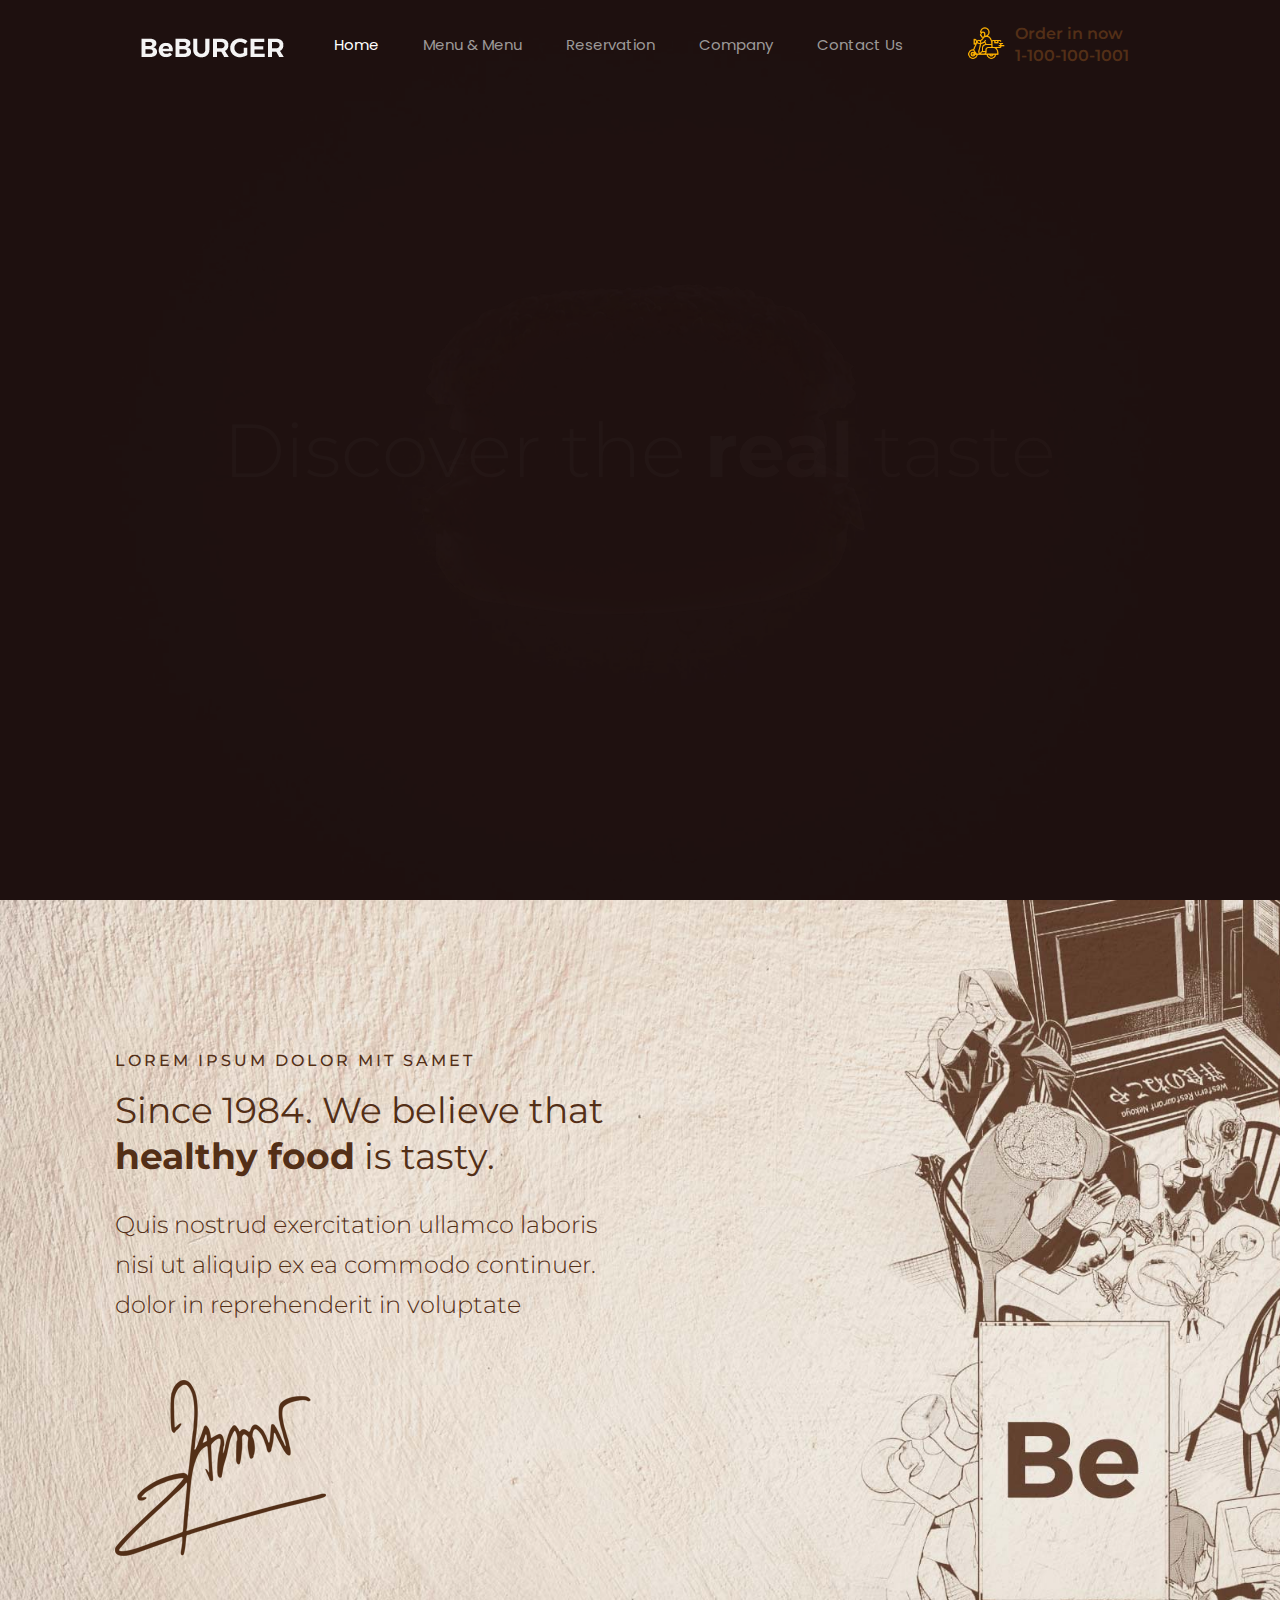
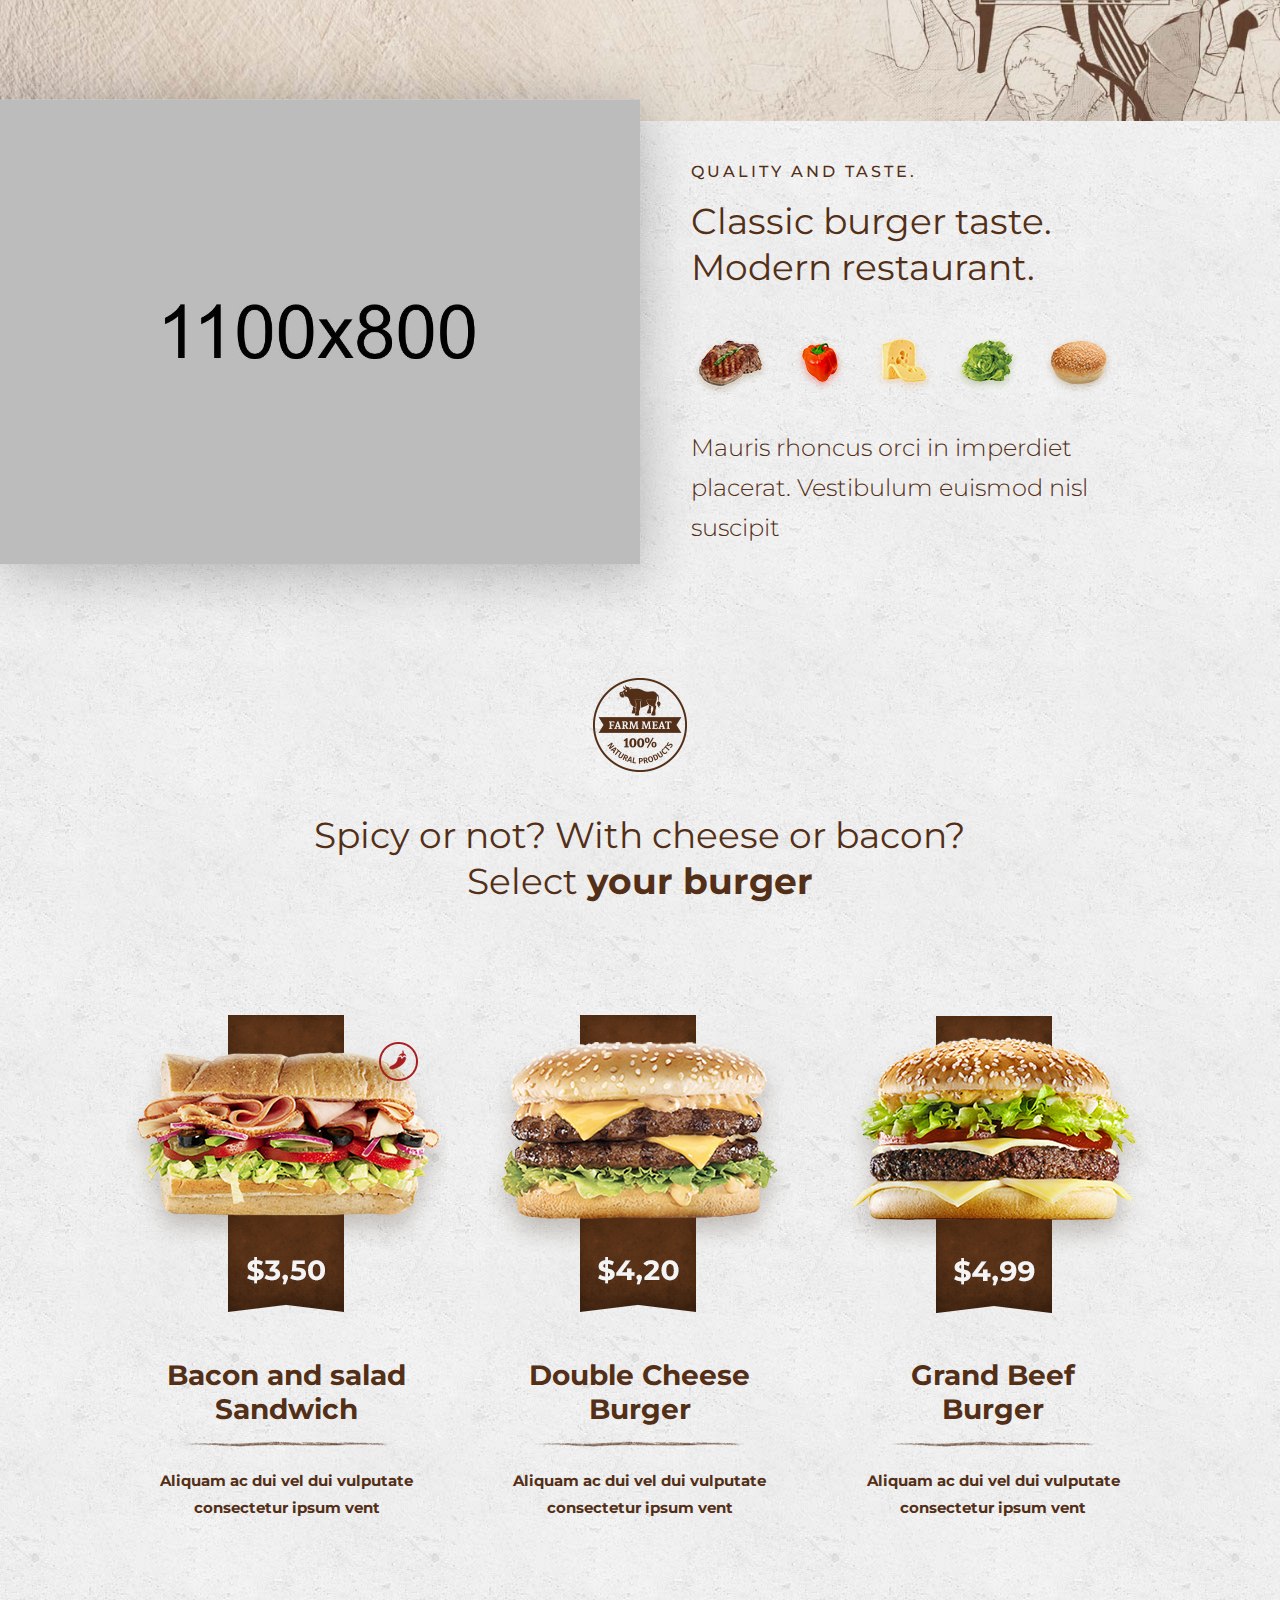
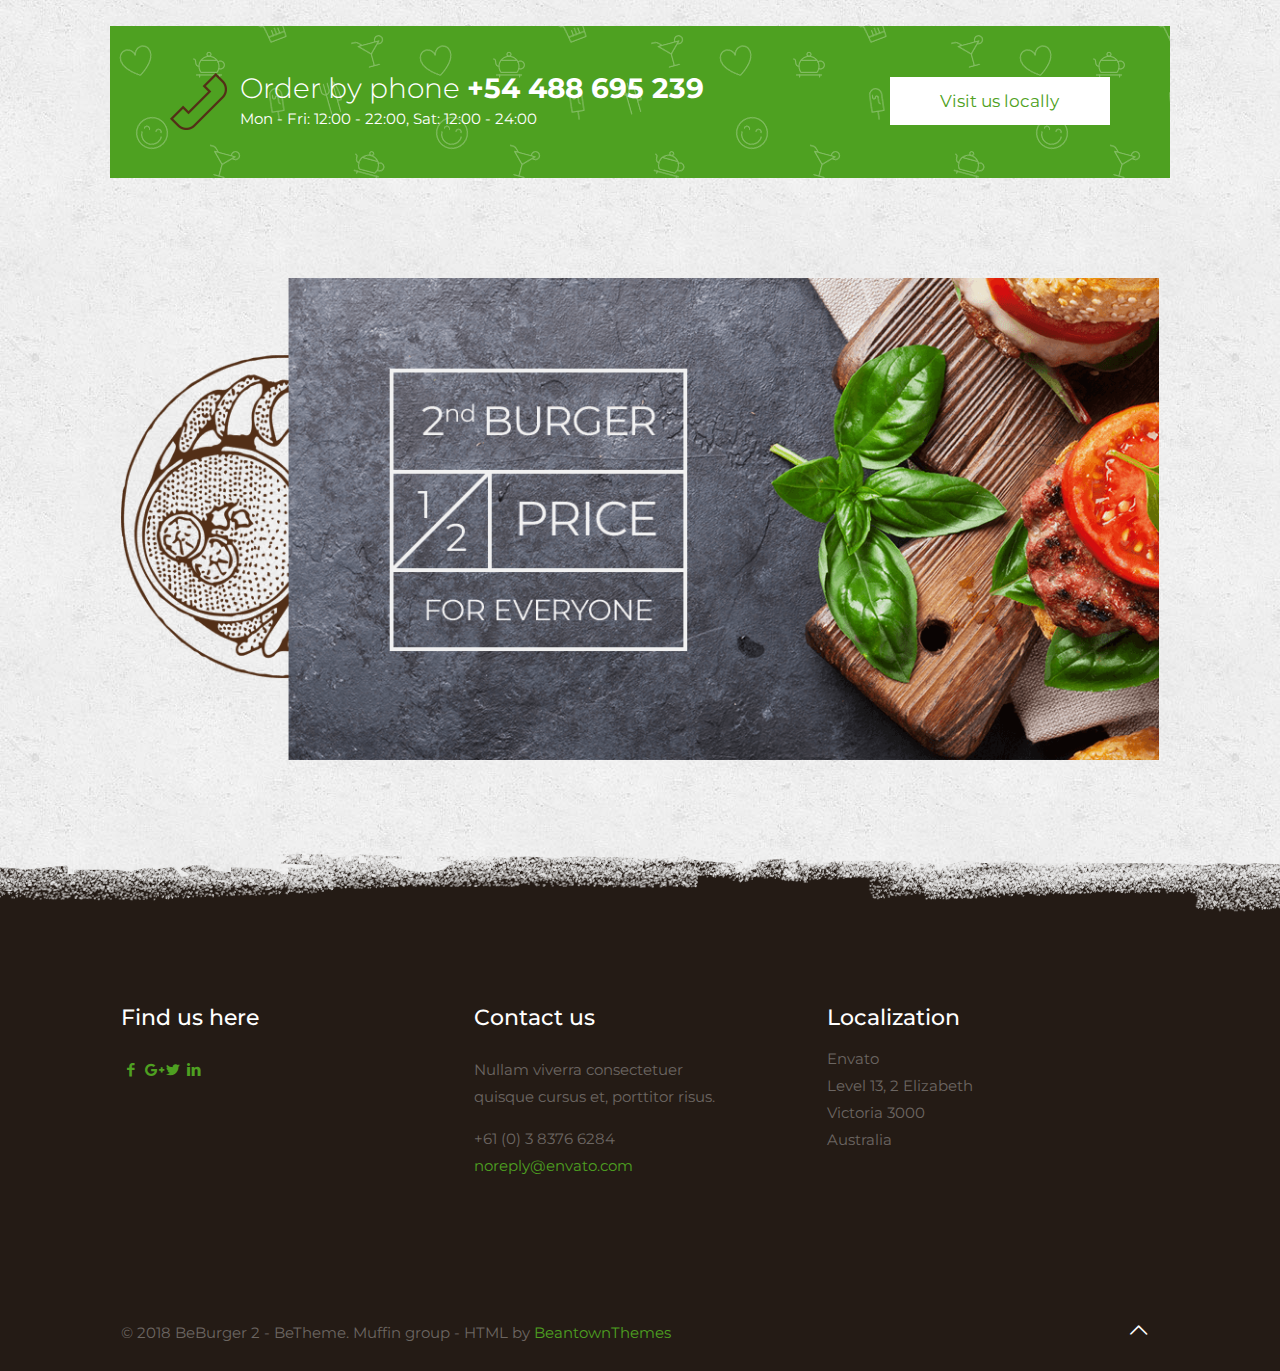
==== index.html @ 0380e312 "header content positioning done" ====
<!DOCTYPE html>
<!--[if lt IE 7]><html class="no-js lt-ie10 lt-ie9 lt-ie8 lt-ie7"> <![endif]-->
<!--[if IE 7]><html class="no-js lt-ie10 lt-ie9 lt-ie8"> <![endif]-->
<!--[if IE 8]><html class="no-js lt-ie10 lt-ie9"> <![endif]-->
<!--[if IE 9]><html class="no-js lt-ie10"> <![endif]-->
<!--[if gt IE 8]><!-->
<html class="no-js">
<!--<![endif]-->

<head>

    <!-- Basic Page Needs -->
    <meta charset="utf-8">
    <title>Pizzalicious</title>
    <meta name="description" content="">
    <meta name="author" content="">

    <!-- Mobile Specific Metas -->
    <meta name="viewport" content="width=device-width, initial-scale=1, maximum-scale=1">

    <!-- Favicons -->
    <link rel="shortcut icon" href="content/burger2/images/favicon.ico">

    <!-- FONTS -->
    <link rel='stylesheet' href='http://fonts.googleapis.com/css?family=Roboto:100,300,400,400italic,700'>
    <link rel='stylesheet' href='http://fonts.googleapis.com/css?family=Patua+One:100,300,400,400italic,700'>
    <link rel='stylesheet' href='http://fonts.googleapis.com/css?family=Lato:400,400italic,700,700italic,900'>
    <link rel='stylesheet' href='https://fonts.googleapis.com/css?family=Montserrat:100,300,400,400italic,500,700,700italic'>
    <link rel='stylesheet' href='https://fonts.googleapis.com/css?family=Poppins:100,300,400,400italic,500,700,700italic'>

    <!-- CSS -->
    <link rel='stylesheet' href='css/global.css'>
    <link rel='stylesheet' href='content/burger2/css/structure.css'>
    <link rel='stylesheet' href='content/burger2/css/burger2.css'>
    <link rel='stylesheet' href='content/burger2/css/custom.css'>

    <!-- Revolution Slider -->
    <link rel="stylesheet" href="plugins/rs-plugin-5.3.1/css/settings.css">

</head>

<body class="template-slider style-simple button-flat layout-full-width header-split minimalist-header-no sticky-header sticky-tb-color ab-hide subheader-both-center menu-link-color menuo-no-borders mobile-tb-center mobile-side-slide mobile-mini-mr-ll tablet-sticky mobile-header-mini mobile-sticky tr-header tr-menu tr-content">
    <div id="Wrapper">
        <div id="Header_wrapper">
            <header id="Header">

                <div id="Top_bar">
                    <div class="container">
                        <div class="column one">
                            <div class="top_bar_left clearfix">
                                <div class="logo">
                                    <a id="logo" href="index.html" title="Pizzalicious" data-height="60" data-padding="15"><img class="logo-main scale-with-grid" src="content/burger2/images/burger_logo.png" data-retina="content/burger2/images/burger_logo_retina.png" data-height="23"><img class="logo-sticky scale-with-grid" src="content/burger2/images/burger_logo.png" data-retina="content/burger2/images/burger_logo_retina.png" data-height="23"><img class="logo-mobile scale-with-grid" src="content/burger2/images/burger_logo.png" data-retina="content/burger2/images/burger_logo_retina.png" data-height="23"><img class="logo-mobile-sticky scale-with-grid" src="content/burger2/images/burger_logo.png" data-retina="content/burger2/images/burger_logo_retina.png" data-height="23"></a>
                                </div>
                                <div class="menu_wrapper">
                                    <nav id="menu">
                                        <ul id="menu-menu-left" class="menu menu-main menu_left">
                                            <li class="current-menu-item">
                                                <a href="index.html"><span>Home</span></a>
                                            </li>
                                            <li>
                                                <a href="content/burger2/menu-prices.html"><span>Menu &#038; Menu</span></a>
                                            </li>
                                            <li>
                                                <a href="content/burger2/gallery.html"><span>Reservation</span></a>
                                            </li>
                                        <!-- </ul>
                                        <ul id="menu-menu-right" class="menu menu-main menu_right"> -->
                                            <li>
                                                <a href="content/burger2/company.html"><span>Company</span></a>
                                            </li>
                                            <li>
                                                <a href="content/burger2/contact.html"><span>Contact Us</span></a>
                                            </li>
                                            <!-- <li>
                                                <a target="_blank" href="http://bit.ly/1M6lijQ"><span><span style="color:#4ba11b">Buy now</span></span></a>
                                            </li> -->
                                        </ul>
                                    </nav>
                                    <a class="responsive-menu-toggle" href="#"><i class="icon-menu-fine"></i></a>
                                </div>
                                <div class="logo delivery">
                                    <!-- <a id="logo" href="index.html" title="Pizzalicious" data-height="60" data-padding="15"><img class="logo-main scale-with-grid" src="content/burger2/images/burger_logo.png" data-retina="content/burger2/images/burger_logo_retina.png" data-height="23"><img class="logo-sticky scale-with-grid" src="content/burger2/images/burger_logo.png" data-retina="content/burger2/images/burger_logo_retina.png" data-height="23"><img class="logo-mobile scale-with-grid" src="content/burger2/images/burger_logo.png" data-retina="content/burger2/images/burger_logo_retina.png" data-height="23"><img class="logo-mobile-sticky scale-with-grid" src="content/burger2/images/burger_logo.png" data-retina="content/burger2/images/burger_logo_retina.png" data-height="23"></a> -->
                                    <a href="#">
                                        <img class="delivery_img" src="content/burger2/images/fast-delivery.png" alt="">
                                        <div class="delivery_text">
                                            <h5>Order in now</h5>
                                            <h5>1-100-100-1001</h5>
                                        </div>
                                        
                                    </a>
                                </div>
                            </div>
                        </div>
                    </div>
                </div>
                <div class="mfn-main-slider" id="mfn-rev-slider">
                    <div id="rev_slider_1_1_wrapper" class="rev_slider_wrapper fullscreen-container" data-source="gallery" style="background:#1f1110;padding:0px;">
                        <div id="rev_slider_1_1" class="rev_slider fullscreenbanner" style="display:none;" data-version="5.4.8">
                            <ul>
                                <li data-index="rs-1" data-transition="fade" data-slotamount="default" data-hideafterloop="0" data-hideslideonmobile="off" data-easein="default" data-easeout="default" data-masterspeed="1500" data-delay="2000" data-rotate="0" data-saveperformance="off"
                                    data-title="Slide" data-param1="" data-param2="" data-param3="" data-param4="" data-param5="" data-param6="" data-param7="" data-param8="" data-param9="" data-param10="" data-description="">
                                    <img src="content/burger2/images/burger2-slider-bg-dark.jpg" title="burger2-slider-bg-dark" width="1920" height="1070" data-bgposition="center center" data-bgfit="cover" data-bgrepeat="no-repeat" data-bgparallax="off" class="rev-slidebg">
                                    <div class="tp-caption   tp-resizeme rs-parallaxlevel-2" id="slide-1-layer-1" data-x="center" data-hoffset="" data-y="center" data-voffset="" data-width="['none','none','none','none']" data-height="['none','none','none','none']" data-type="image" data-responsive_offset="on"
                                        data-frames='[{"delay":0,"speed":2000,"frame":"0","from":"opacity:0;","to":"o:1;","ease":"Power3.easeInOut"},{"delay":"wait","speed":2970,"frame":"999","to":"opacity:0;","ease":"Power4.easeIn"}]' data-textAlign="['inherit','inherit','inherit','inherit']"
                                        data-paddingtop="[0,0,0,0]" data-paddingright="[0,0,0,0]" data-paddingbottom="[0,0,0,0]" data-paddingleft="[0,0,0,0]" style="z-index: 5;"><img src="content/burger2/images/burger2_slider_burger1.png" data-ww="450px" data-hh="331px" width="565" height="415">
                                    </div>
                                    <div class="tp-caption   tp-resizeme" id="slide-1-layer-2" data-x="center" data-hoffset="" data-y="center" data-voffset="" data-width="['auto']" data-height="['auto']" data-type="text" data-responsive_offset="on" data-frames='[{"delay":10,"speed":1620,"frame":"0","from":"opacity:0;","to":"o:1;","ease":"Power4.easeInOut"},{"delay":"+190","speed":1000,"frame":"999","to":"opacity:0;","ease":"Power4.easeIn"}]'
                                        data-textAlign="['inherit','inherit','inherit','inherit']" data-paddingtop="[0,0,0,0]" data-paddingright="[0,0,0,0]" data-paddingbottom="[0,0,0,0]" data-paddingleft="[0,0,0,0]" style="z-index: 6; white-space: nowrap; font-size: 75px; line-height: 80px; font-weight: 300; color: #f4f4f4; letter-spacing: 0px;font-family:Montserrat;">
                                        Discover the <b style="font-size:76px">real</b> taste
                                    </div>
                                    <div class="tp-caption tp-shape tp-shapewrapper  tp-resizeme" id="slide-1-layer-3" data-x="677" data-y="441" data-width="['161']" data-height="['12']" data-type="shape" data-responsive_offset="on" data-frames='[{"delay":530,"speed":1100,"frame":"0","from":"y:15px;opacity:0;","to":"o:1;rZ:356;","ease":"Power4.easeOut"},{"delay":"+190","speed":1000,"frame":"999","to":"opacity:0;","ease":"Power4.easeIn"}]'
                                        data-textAlign="['inherit','inherit','inherit','inherit']" data-paddingtop="[0,0,0,0]" data-paddingright="[0,0,0,0]" data-paddingbottom="[0,0,0,0]" data-paddingleft="[0,0,0,0]" style="z-index: 7;background-color:rgb(244,244,244);"></div>
                                </li>
                                <li data-index="rs-2" data-transition="fade" data-slotamount="default" data-hideafterloop="0" data-hideslideonmobile="off" data-easein="Power4.easeOut" data-easeout="default" data-masterspeed="2000" data-rotate="0" data-saveperformance="off" data-title="Slide"
                                    data-param1="" data-param2="" data-param3="" data-param4="" data-param5="" data-param6="" data-param7="" data-param8="" data-param9="" data-param10="" data-description="">
                                    <img src="content/burger2/images/burger2-slider-bg.jpg" title="burger2-slider-bg" width="1920" height="1070" data-bgposition="center center" data-bgfit="cover" data-bgrepeat="no-repeat" data-bgparallax="off" class="rev-slidebg">
                                    <div class="tp-caption   tp-resizeme rs-parallaxlevel-3" id="slide-2-layer-2" data-x="center" data-hoffset="-226" data-y="center" data-voffset="-171" data-width="['none','none','none','none']" data-height="['none','none','none','none']" data-type="image"
                                        data-responsive_offset="on" data-frames='[{"delay":1310,"speed":1610,"frame":"0","from":"x:20px;y:20px;opacity:0;","to":"o:1;","ease":"Power3.easeOut"},{"delay":"wait","speed":300,"frame":"999","to":"opacity:0;","ease":"Power3.easeOut"}]'
                                        data-textAlign="['inherit','inherit','inherit','inherit']" data-paddingtop="[0,0,0,0]" data-paddingright="[0,0,0,0]" data-paddingbottom="[0,0,0,0]" data-paddingleft="[0,0,0,0]" style="z-index: 5;"><img src="content/burger2/images/burger2-slider-B.png" data-ww="100px" data-hh="110px" width="126" height="139">
                                    </div>
                                    <div class="tp-caption   tp-resizeme rs-parallaxlevel-3" id="slide-2-layer-3" data-x="center" data-hoffset="15" data-y="center" data-voffset="-189" data-width="['none','none','none','none']" data-height="['none','none','none','none']" data-type="image"
                                        data-responsive_offset="on" data-frames='[{"delay":1350,"speed":1830,"frame":"0","from":"y:20px;opacity:0;","to":"o:1;","ease":"Power3.easeOut"},{"delay":"wait","speed":300,"frame":"999","to":"opacity:0;","ease":"Power3.easeInOut"}]'
                                        data-textAlign="['inherit','inherit','inherit','inherit']" data-paddingtop="[0,0,0,0]" data-paddingright="[0,0,0,0]" data-paddingbottom="[0,0,0,0]" data-paddingleft="[0,0,0,0]" style="z-index: 6;"><img src="content/burger2/images/burger2-slider-U.png" data-ww="100px" data-hh="109px" width="124" height="135">
                                    </div>
                                    <div class="tp-caption   tp-resizeme rs-parallaxlevel-3" id="slide-2-layer-4" data-x="center" data-hoffset="241" data-y="center" data-voffset="-160" data-width="['none','none','none','none']" data-height="['none','none','none','none']" data-type="image"
                                        data-responsive_offset="on" data-frames='[{"delay":1430,"speed":2190,"frame":"0","from":"x:-20px;y:20px;opacity:0;","to":"o:1;","ease":"Power3.easeOut"},{"delay":"wait","speed":300,"frame":"999","to":"opacity:0;","ease":"Power3.easeInOut"}]'
                                        data-textAlign="['inherit','inherit','inherit','inherit']" data-paddingtop="[0,0,0,0]" data-paddingright="[0,0,0,0]" data-paddingbottom="[0,0,0,0]" data-paddingleft="[0,0,0,0]" style="z-index: 7;"><img src="content/burger2/images/burger2-slider-3R.png" data-ww="100px" data-hh="117px" width="155" height="182">
                                    </div>
                                    <div class="tp-caption   tp-resizeme rs-parallaxlevel-3" id="slide-2-layer-5" data-x="center" data-hoffset="-226" data-y="center" data-voffset="132" data-width="['none','none','none','none']" data-height="['none','none','none','none']" data-type="image"
                                        data-responsive_offset="on" data-frames='[{"delay":1560,"speed":2210,"frame":"0","from":"x:20px;y:-20px;opacity:0;","to":"o:1;","ease":"Power3.easeOut"},{"delay":"wait","speed":300,"frame":"999","to":"opacity:0;","ease":"Power3.easeInOut"}]'
                                        data-textAlign="['inherit','inherit','inherit','inherit']" data-paddingtop="[0,0,0,0]" data-paddingright="[0,0,0,0]" data-paddingbottom="[0,0,0,0]" data-paddingleft="[0,0,0,0]" style="z-index: 8;"><img src="content/burger2/images/burger2-slider-G.png" data-ww="120px" data-hh="120px" width="170" height="170">
                                    </div>
                                    <div class="tp-caption   tp-resizeme rs-parallaxlevel-3" id="slide-2-layer-7" data-x="center" data-hoffset="258" data-y="center" data-voffset="116" data-width="['none','none','none','none']" data-height="['none','none','none','none']" data-type="image"
                                        data-responsive_offset="on" data-frames='[{"delay":1820,"speed":2280,"frame":"0","from":"x:-20px;y:-20px;opacity:0;","to":"o:1;","ease":"Power3.easeOut"},{"delay":"wait","speed":300,"frame":"999","to":"opacity:0;","ease":"Power3.easeInOut"}]'
                                        data-textAlign="['inherit','inherit','inherit','inherit']" data-paddingtop="[0,0,0,0]" data-paddingright="[0,0,0,0]" data-paddingbottom="[0,0,0,0]" data-paddingleft="[0,0,0,0]" style="z-index: 9;"><img src="content/burger2/images/burger2-slider-6R.png" data-ww="100px" data-hh="106px" width="129" height="137">
                                    </div>
                                    <div class="tp-caption   tp-resizeme rs-parallaxlevel-2" id="slide-2-layer-1" data-x="center" data-hoffset="" data-y="center" data-voffset="" data-width="['none','none','none','none']" data-height="['none','none','none','none']" data-type="image" data-responsive_offset="on"
                                        data-frames='[{"delay":10,"speed":2000,"frame":"0","from":"opacity:0;","to":"o:1;","ease":"Power4.easeOut"},{"delay":"wait","speed":310,"frame":"999","to":"opacity:0;","ease":"Power3.easeInOut"}]' data-textAlign="['inherit','inherit','inherit','inherit']"
                                        data-paddingtop="[0,0,0,0]" data-paddingright="[0,0,0,0]" data-paddingbottom="[0,0,0,0]" data-paddingleft="[0,0,0,0]" style="z-index: 10;"><img src="content/burger2/images/burger2_slider_burger2.png" data-ww="450px" data-hh="330px" width="567" height="416">
                                    </div>
                                    <div class="tp-caption   tp-resizeme rs-parallaxlevel-1" id="slide-2-layer-6" data-x="center" data-hoffset="32" data-y="center" data-voffset="181" data-width="['none','none','none','none']" data-height="['none','none','none','none']" data-type="image"
                                        data-responsive_offset="on" data-frames='[{"delay":1710,"speed":2120,"frame":"0","from":"y:20px;opacity:0;","to":"o:1;","ease":"Power3.easeOut"},{"delay":"wait","speed":300,"frame":"999","to":"opacity:0;","ease":"Power3.easeInOut"}]'
                                        data-textAlign="['inherit','inherit','inherit','inherit']" data-paddingtop="[0,0,0,0]" data-paddingright="[0,0,0,0]" data-paddingbottom="[0,0,0,0]" data-paddingleft="[0,0,0,0]" style="z-index: 11;"><img src="content/burger2/images/burger2-slider-E.png" data-ww="100px" data-hh="121px" width="146" height="177">
                                    </div>
                                    <div class="tp-caption   tp-resizeme" id="slide-2-layer-8" data-x="center" data-hoffset="" data-y="bottom" data-voffset="29" data-width="['auto']" data-height="['auto']" data-type="text" data-actions='[{"event":"click","action":"scrollbelow","offset":"px","delay":"100","speed":"800","ease":"Linear.easeNone"}]'
                                        data-responsive_offset="on" data-frames='[{"delay":10,"speed":1110,"frame":"0","from":"opacity:0;","to":"o:1;","ease":"Power3.easeInOut"},{"delay":"wait","speed":300,"frame":"999","to":"opacity:0;","ease":"Power3.easeInOut"}]'
                                        data-textAlign="['inherit','inherit','inherit','inherit']" data-paddingtop="[0,0,0,0]" data-paddingright="[0,0,0,0]" data-paddingbottom="[0,0,0,0]" data-paddingleft="[0,0,0,0]" style="z-index: 12; white-space: nowrap; font-size: 20px; line-height: 22px; font-weight: 400; color: #f4f4f4; letter-spacing: 0px;font-family:Montserrat;cursor:pointer;">
                                        Discover more
                                    </div>
                                    <div class="tp-caption tp-shape tp-shapewrapper  tp-resizeme" id="slide-2-layer-9" data-x="center" data-hoffset="45" data-y="center" data-voffset="374" data-width="['52']" data-height="['2']" data-type="shape"
                                        data-responsive_offset="on" data-frames='[{"delay":10,"speed":1110,"frame":"0","from":"y:3px;opacity:0;","to":"o:1;rZ:358;","ease":"Power3.easeInOut"},{"delay":"wait","speed":300,"frame":"999","to":"opacity:0;","ease":"Power3.easeInOut"}]'
                                        data-textAlign="['inherit','inherit','inherit','inherit']" data-paddingtop="[0,0,0,0]" data-paddingright="[0,0,0,0]" data-paddingbottom="[0,0,0,0]" data-paddingleft="[0,0,0,0]" style="z-index: 13;background-color:rgb(244,244,244);"></div>
                                </li>
                            </ul>
                        </div>
                    </div>
                </div>
            </header>
        </div>
        <div id="Content">
            <div class="content_wrapper clearfix">
                <div class="sections_group">
                    <div class="entry-content">
                        <div class="section mcb-section bg-cover" style="padding-top:150px; padding-bottom:125px; background-image:url(content/burger2/images/burger2_section2_bg.jpg); background-repeat:no-repeat; background-position:left bottom">
                            <div class="section_wrapper mcb-section-inner">
                                <div class="wrap mcb-wrap one-second valign-top clearfix">
                                    <div class="mcb-wrap-inner">
                                        <div class="column mcb-column one column_column">
                                            <div class="column_attr clearfix">
                                                <h5>LOREM IPSUM DOLOR MIT SAMET</h5>
                                                <h2>Since 1984. We believe that
                                                    <br>
                                                    <b>healthy food</b> is tasty.</h2>
                                                <hr class="no_line" style="margin:0 auto 10px">
                                                <p class="big">
                                                    Quis nostrud exercitation ullamco laboris nisi ut aliquip ex ea commodo continuer. dolor in reprehenderit in voluptate
                                                </p>
                                            </div>
                                        </div>
                                        <div class="column mcb-column three-fifth column_image">
                                            <div class="image_frame image_item no_link scale-with-grid no_border">
                                                <div class="image_wrapper">
                                                    <img class="scale-with-grid" src="content/burger2/images/burger2-home-singnature.png">
                                                </div>
                                            </div>
                                        </div>
                                    </div>
                                </div>
                            </div>
                        </div>
                        <div class="section mcb-section no-margin-h no-margin-v equal-height-wrap full-width" style="padding-top:0px; padding-bottom:0px">
                            <div class="section_wrapper mcb-section-inner">
                                <div class="wrap mcb-wrap one-second valign-middle move-up clearfix" style="margin-top:-30px" data-mobile="no-up">
                                    <div class="mcb-wrap-inner">
                                        <div class="column mcb-column one column_image burger2-shadow">
                                            <div class="image_frame image_item no_link scale-with-grid no_border">
                                                <div class="image_wrapper">
                                                    <img class="scale-with-grid" src="content/burger2/images/burger2-home-slider-slide1.jpg">
                                                </div>
                                            </div>
                                        </div>
                                    </div>
                                </div>
                                <div class="wrap mcb-wrap one-second valign-middle clearfix" style="padding:40px 4%">
                                    <div class="mcb-wrap-inner">
                                        <div class="column mcb-column four-fifth column_column">
                                            <div class="column_attr clearfix">
                                                <h5>QUALITY AND TASTE.</h5>
                                                <h2>Classic burger taste.
                                                    <br> Modern restaurant.</h2>
                                            </div>
                                        </div>
                                        <div class="column mcb-column one column_image">
                                            <div class="image_frame image_item no_link scale-with-grid no_border" style="margin-top:30px;margin-bottom:30px">
                                                <div class="image_wrapper">
                                                    <img class="scale-with-grid" src="content/burger2/images/burger2-home-ingredients.png">
                                                </div>
                                            </div>
                                        </div>
                                        <div class="column mcb-column five-sixth column_column">
                                            <div class="column_attr clearfix">
                                                <p class="big">
                                                    Mauris rhoncus orci in imperdiet placerat. Vestibulum euismod nisl suscipit
                                                </p>
                                            </div>
                                        </div>
                                    </div>
                                </div>
                            </div>
                        </div>
                        <div class="section mcb-section" style="padding-top:75px; padding-bottom:50px">
                            <div class="section_wrapper mcb-section-inner">
                                <div class="wrap mcb-wrap one valign-top clearfix">
                                    <div class="mcb-wrap-inner">
                                        <div class="column mcb-column one column_image">
                                            <div class="image_frame image_item no_link scale-with-grid aligncenter no_border">
                                                <div class="image_wrapper">
                                                    <img class="scale-with-grid" src="content/burger2/images/burger2-home-cow-icon.png">
                                                </div>
                                            </div>
                                        </div>
                                        <div class="column mcb-column one-sixth column_placeholder">
                                            <div class="placeholder">
                                                &nbsp;
                                            </div>
                                        </div>
                                        <div class="column mcb-column two-third column_column">
                                            <div class="column_attr clearfix align_center">
                                                <h2>Spicy or not? With cheese or bacon?
                                                    <br> Select <b>your burger</b></h2>
                                            </div>
                                        </div>
                                        <div class="column mcb-column one column_divider">
                                            <hr class="no_line" style="margin:0 auto 50px">
                                        </div>
                                    </div>
                                </div>
                                <div class="wrap mcb-wrap one-third valign-top clearfix">
                                    <div class="mcb-wrap-inner">
                                        <div class="column mcb-column one column_image">
                                            <div class="image_frame image_item no_link scale-with-grid aligncenter no_border">
                                                <div class="image_wrapper">
                                                    <img class="scale-with-grid" src="content/burger2/images/burger2-home-burger1.png">
                                                </div>
                                            </div>
                                        </div>
                                        <div class="column mcb-column one column_column">
                                            <div class="column_attr clearfix align_center" style="padding:0 5%;">
                                                <h3><b>Bacon and salad Sandwich</b></h3>
                                                <div class="image_frame image_item no_link scale-with-grid aligncenter no_border" style="margin-bottom:20px;">
                                                    <div class="image_wrapper">
                                                        <img class="scale-with-grid" src="content/burger2/images/burger2-home-divider.png">
                                                    </div>
                                                </div>
                                                <p>
                                                    <b>Aliquam ac dui vel dui vulputate consectetur ipsum vent</b>
                                                </p>
                                            </div>
                                        </div>
                                    </div>
                                </div>
                                <div class="wrap mcb-wrap one-third valign-top clearfix">
                                    <div class="mcb-wrap-inner">
                                        <div class="column mcb-column one column_image">
                                            <div class="image_frame image_item no_link scale-with-grid aligncenter no_border">
                                                <div class="image_wrapper">
                                                    <img class="scale-with-grid" src="content/burger2/images/burger2-home-burger2.png">
                                                </div>
                                            </div>
                                        </div>
                                        <div class="column mcb-column one column_column">
                                            <div class="column_attr clearfix align_center" style="padding:0 5%;">
                                                <h3><b>Double Cheese
													<br>
													Burger</b></h3>
                                                <div class="image_frame image_item no_link scale-with-grid aligncenter no_border" style="margin-bottom:20px;">
                                                    <div class="image_wrapper">
                                                        <img class="scale-with-grid" src="content/burger2/images/burger2-home-divider.png">
                                                    </div>
                                                </div>
                                                <p>
                                                    <b>Aliquam ac dui vel dui vulputate consectetur ipsum vent</b>
                                                </p>
                                            </div>
                                        </div>
                                    </div>
                                </div>
                                <div class="wrap mcb-wrap one-third valign-top clearfix">
                                    <div class="mcb-wrap-inner">
                                        <div class="column mcb-column one column_image">
                                            <div class="image_frame image_item no_link scale-with-grid aligncenter no_border">
                                                <div class="image_wrapper">
                                                    <img class="scale-with-grid" src="content/burger2/images/burger2-home-burger3.png">
                                                </div>
                                            </div>
                                        </div>
                                        <div class="column mcb-column one column_column">
                                            <div class="column_attr clearfix align_center" style="padding:0 5%;">
                                                <h3><b>Grand Beef
													<br>
													Burger</b></h3>
                                                <div class="image_frame image_item no_link scale-with-grid aligncenter no_border" style="margin-bottom:20px;">
                                                    <div class="image_wrapper">
                                                        <img class="scale-with-grid" src="content/burger2/images/burger2-home-divider.png">
                                                    </div>
                                                </div>
                                                <p>
                                                    <b>Aliquam ac dui vel dui vulputate consectetur ipsum vent</b>
                                                </p>
                                            </div>
                                        </div>
                                    </div>
                                </div>
                            </div>
                        </div>
                        <div class="section mcb-section no-margin-v dark" style="padding-top:0px; padding-bottom:50px">
                            <div class="section_wrapper mcb-section-inner">
                                <div class="wrap mcb-wrap one valign-top clearfix" style="padding:30px 50px; background-image:url(content/burger2/images/burger2-home-greenbg.png); background-repeat:repeat; background-position:left top">
                                    <div class="mcb-wrap-inner">
                                        <div class="column mcb-column three-fourth column_column">
                                            <div class="column_attr clearfix" style="background-image:url('content/burger2/images/burger2-home-phone-icon.png'); background-repeat:no-repeat; background-position:left center; padding:15px 0 15px 70px;">
                                                <h3 style="margin-bottom:0;">Order by phone <b>+54 488 695 239</b></h3>
                                                <p style="margin-bottom:0;">
                                                    Mon - Fri: 12:00 - 22:00, Sat: 12:00 - 24:00
                                                </p>
                                            </div>
                                        </div>
                                        <div class="column mcb-column one-fourth column_column">
                                            <div class="column_attr clearfix">
                                                <hr class="no_line" style="margin:0 auto 20px">
                                                <a class="button button_full_width button_size_3 button_js" href="content/burger2/contact.html" style="background-color:#fff !important; color:#4ea121;"><span class="button_label">Visit us locally</span></a>
                                            </div>
                                        </div>
                                    </div>
                                </div>
                            </div>
                        </div>
                        <div class="section mcb-section" style="padding-top:50px; padding-bottom:150px">
                            <div class="section_wrapper mcb-section-inner">
                                <div class="wrap mcb-wrap one valign-top clearfix">
                                    <div class="mcb-wrap-inner">
                                        <div class="column mcb-column one column_image">
                                            <div class="image_frame image_item no_link scale-with-grid no_border">
                                                <div class="image_wrapper">
                                                    <img class="scale-with-grid" src="content/burger2/images/burger2-home-promotion-larger.png">
                                                </div>
                                            </div>
                                        </div>
                                    </div>
                                </div>
                            </div>
                            <div class="section-decoration bottom" style="background-image:url(content/burger2/images/burger2-footer-top-bg.png);height:109px"></div>
                        </div>
                    </div>
                </div>
            </div>
        </div>
        <footer id="Footer" class="clearfix">
            <div class="widgets_wrapper" style="padding:40px 0 80px">
                <div class="container">
                    <div class="column one-third">
                        <aside class="widget_text widget widget_custom_html">
                            <div class="textwidget custom-html-widget">
                                <h4>Find us here</h4>
                                <hr class="no_line" style="margin:0 auto 10px">
                                <p>
                                    <a href="#"><i class="icon-facebook"></i></a><a href="#"><i class="icon-gplus"></i></a><a href="#"><i class="icon-twitter"></i></a><a href="#"><i class="icon-linkedin"></i></a>
                                </p>
                            </div>
                        </aside>
                    </div>
                    <div class="column one-third">
                        <aside class="widget_text widget widget_custom_html">
                            <div class="textwidget custom-html-widget">
                                <h4>Contact us</h4>
                                <hr class="no_line" style="margin:0 auto 10px">
                                <p>
                                    Nullam viverra consectetuer
                                    <br> quisque cursus et, porttitor risus.
                                </p>
                                <p>
                                    +61 (0) 3 8376 6284
                                    <br>
                                    <a href="#">noreply@envato.com</a>
                                </p>
                            </div>
                        </aside>
                    </div>
                    <div class="column one-third">
                        <aside class="widget_text widget widget_custom_html">
                            <div class="textwidget custom-html-widget">
                                <h4> Localization</h4>
                                <p>
                                    Envato
                                    <br> Level 13, 2 Elizabeth
                                    <br> Victoria 3000
                                    <br> Australia
                                </p>
                            </div>
                        </aside>
                    </div>
                </div>
            </div>
            <div class="footer_copy">
                <div class="container">
                    <div class="column one">
                        <a id="back_to_top" class="button button_js" href="#"><i class="icon-up-open-big"></i></a>
                        <div class="copyright">
                            &copy; 2018 BeBurger 2 - BeTheme. Muffin group - HTML by <a target="_blank" rel="nofollow" href="http://bit.ly/1M6lijQ">BeantownThemes</a>
                        </div>
                    </div>
                </div>
            </div>
        </footer>
    </div>

    <!-- side menu -->
    <div id="Side_slide" class="right dark" data-width="250">
        <div class="close-wrapper">
            <a href="#" class="close"><i class="icon-cancel-fine"></i></a>
        </div>
        <div class="menu_wrapper"></div>
    </div>
    <div id="body_overlay"></div>


    <!-- JS -->
    <script src="js/jquery-2.1.4.min.js"></script>

    <script src="js/mfn.menu.js"></script>
    <script src="js/jquery.plugins.js"></script>
    <script src="js/jquery.jplayer.min.js"></script>
    <script src="js/animations/animations.js"></script>
    <script src="js/translate3d.js"></script>
    <script src="js/scripts.js"></script>

    <script src="plugins/rs-plugin-5.3.1/js/jquery.themepunch.tools.min.js"></script>
    <script src="plugins/rs-plugin-5.3.1/js/jquery.themepunch.revolution.min.js"></script>

    <script src="plugins/rs-plugin-5.3.1/js/extensions/revolution.extension.video.min.js"></script>
    <script src="plugins/rs-plugin-5.3.1/js/extensions/revolution.extension.slideanims.min.js"></script>
    <script src="plugins/rs-plugin-5.3.1/js/extensions/revolution.extension.actions.min.js"></script>
    <script src="plugins/rs-plugin-5.3.1/js/extensions/revolution.extension.layeranimation.min.js"></script>
    <script src="plugins/rs-plugin-5.3.1/js/extensions/revolution.extension.kenburn.min.js"></script>
    <script src="plugins/rs-plugin-5.3.1/js/extensions/revolution.extension.navigation.min.js"></script>
    <script src="plugins/rs-plugin-5.3.1/js/extensions/revolution.extension.migration.min.js"></script>
    <script src="plugins/rs-plugin-5.3.1/js/extensions/revolution.extension.parallax.min.js"></script>


    <script>
        var revapi1, tpj;
        ( function() {
                if (!/loaded|interactive|complete/.test(document.readyState))
                    document.addEventListener("DOMContentLoaded", onLoad);
                else
                    onLoad();
                function onLoad() {
                    if (tpj === undefined) {
                        tpj = jQuery;
                        if ("off" =="on")
                            tpj.noConflict();
                    }
                    if (tpj("#rev_slider_1_1").revolution == undefined) {
                        revslider_showDoubleJqueryError("#rev_slider_1_1");
                    } else {
                        revapi1 = tpj("#rev_slider_1_1").show().revolution({
                            sliderType :"standard",
                            sliderLayout :"fullscreen",
                            dottedOverlay :"none",
                            delay : 9000,
                            navigation : {
                                onHoverStop :"off",
                            },
                            visibilityLevels : [1240, 1024, 778, 480],
                            gridwidth : 1240,
                            gridheight : 800,
                            lazyType :"none",
                            parallax : {
                                type :"mouse",
                                origo :"slidercenter",
                                speed : 3000,
                                speedbg : 0,
                                speedls : 3000,
                                levels : [2, 4, 6, 20, 25, 30, 35, 40, 45, 46, 47, 48, 49, 50, 51, 55],
                            },
                            shadow : 0,
                            spinner :"spinner2",
                            stopLoop :"on",
                            stopAfterLoops : 0,
                            stopAtSlide : 2,
                            shuffle :"off",
                            autoHeight :"off",
                            fullScreenAutoWidth :"off",
                            fullScreenAlignForce :"off",
                            fullScreenOffsetContainer :"",
                            fullScreenOffset :"",
                            disableProgressBar :"on",
                            hideThumbsOnMobile :"off",
                            hideSliderAtLimit : 0,
                            hideCaptionAtLimit : 0,
                            hideAllCaptionAtLilmit : 0,
                            debugMode : false,
                            fallbacks : {
                                simplifyAll :"off",
                                nextSlideOnWindowFocus :"off",
                                disableFocusListener : false,
                            }
                        });
                    };
                };
            }());
    </script>
</body>

</html>
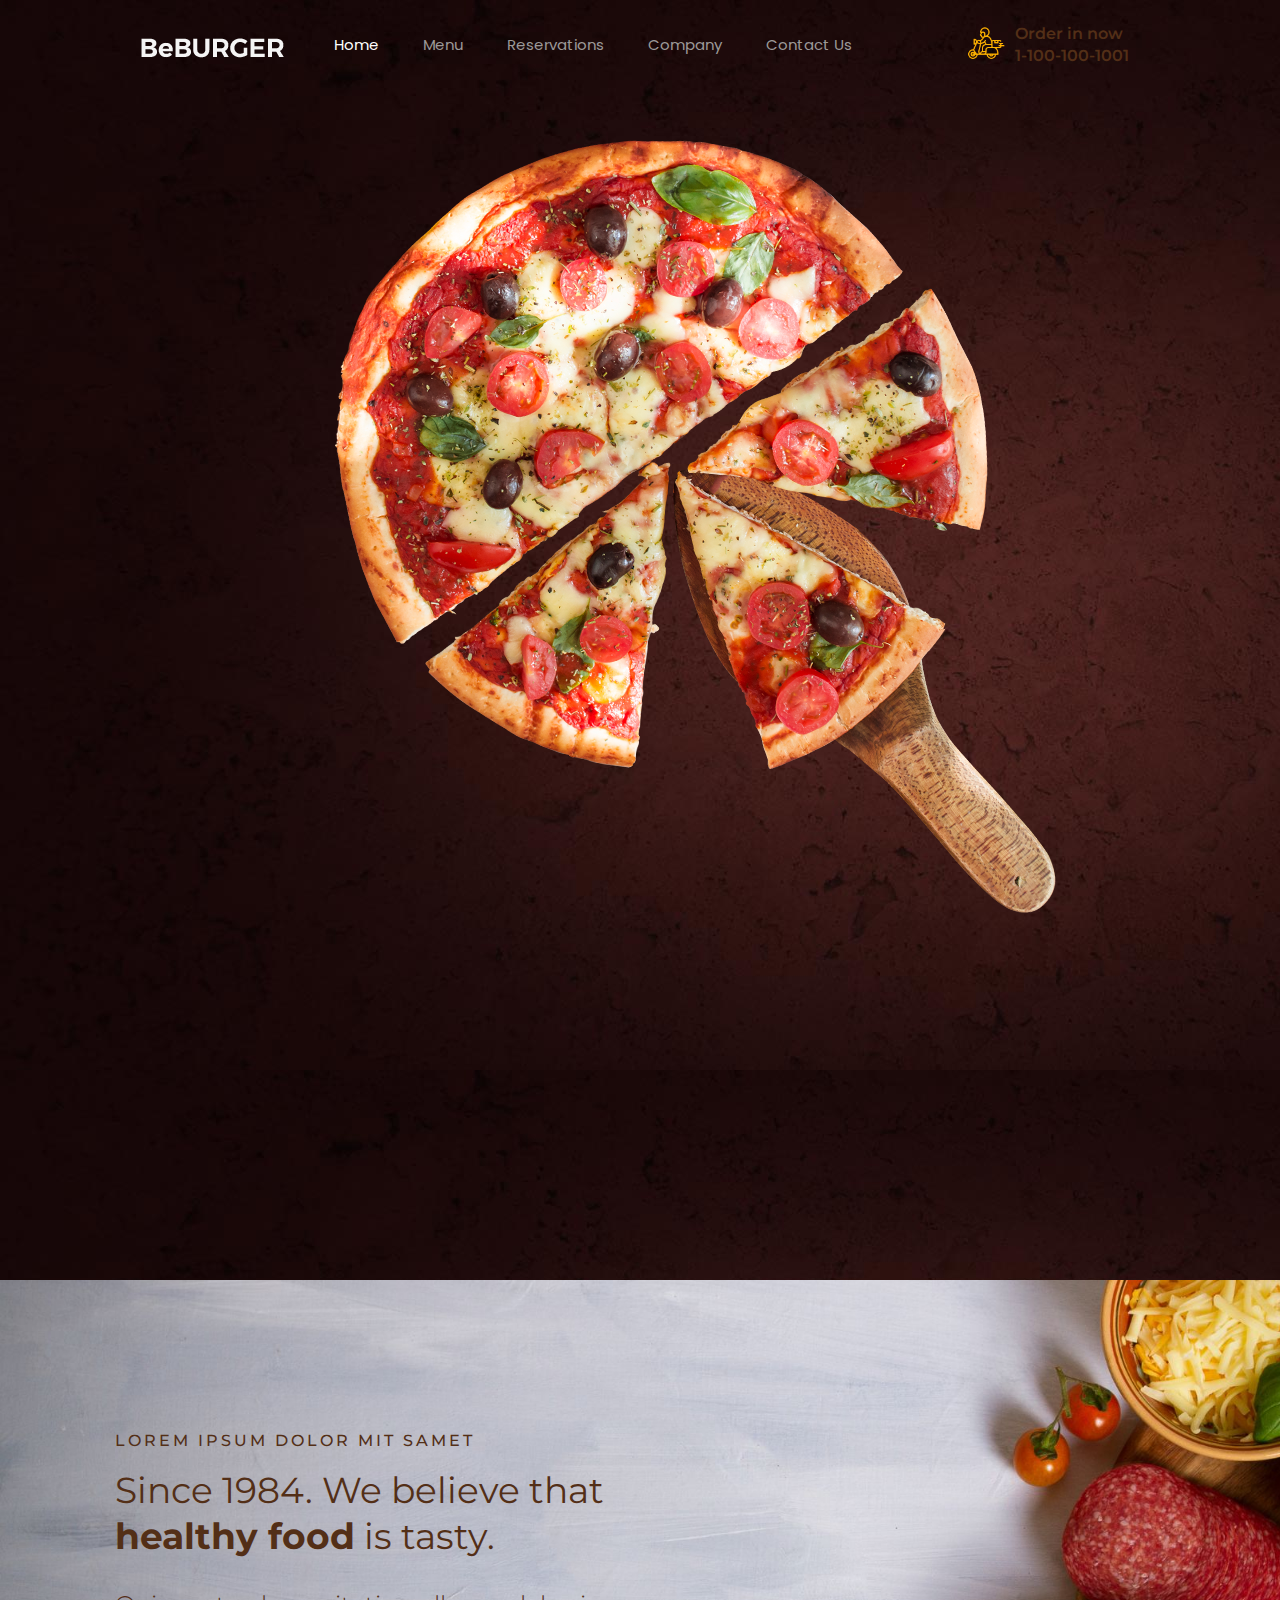
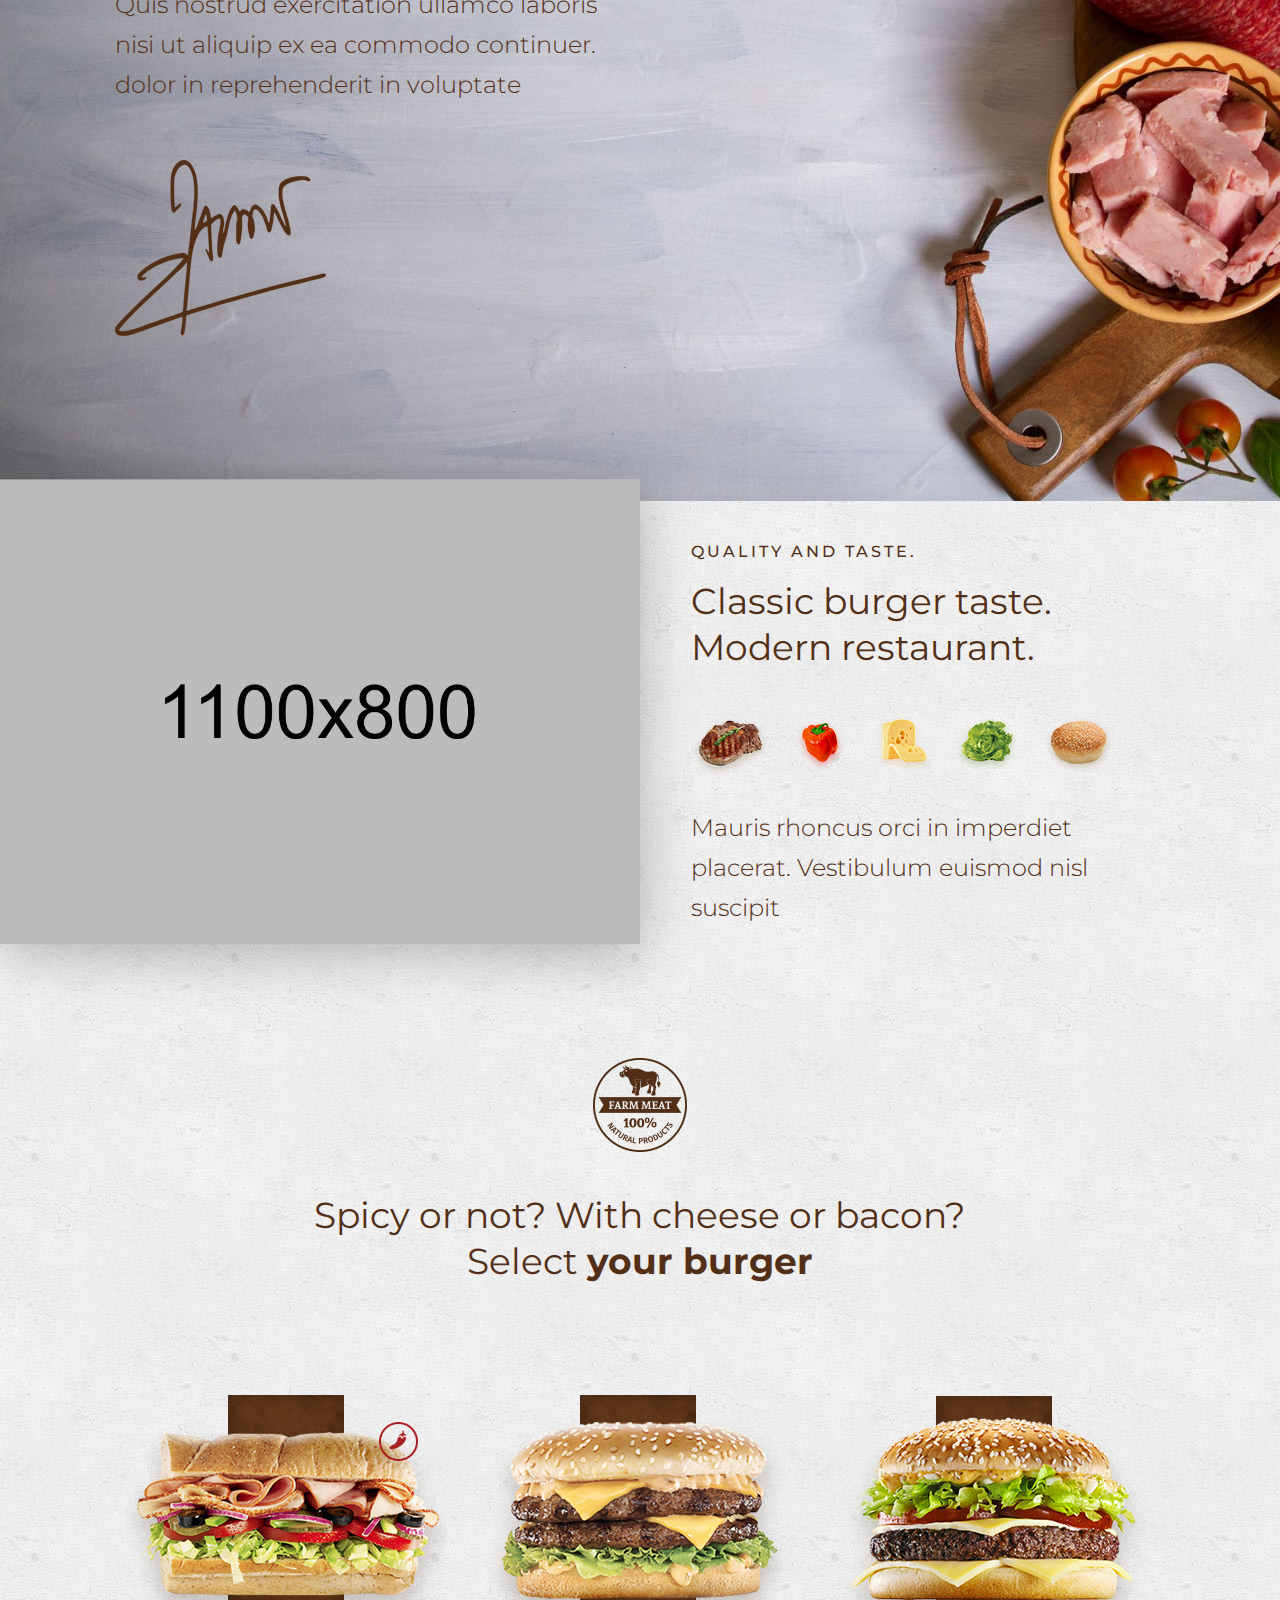
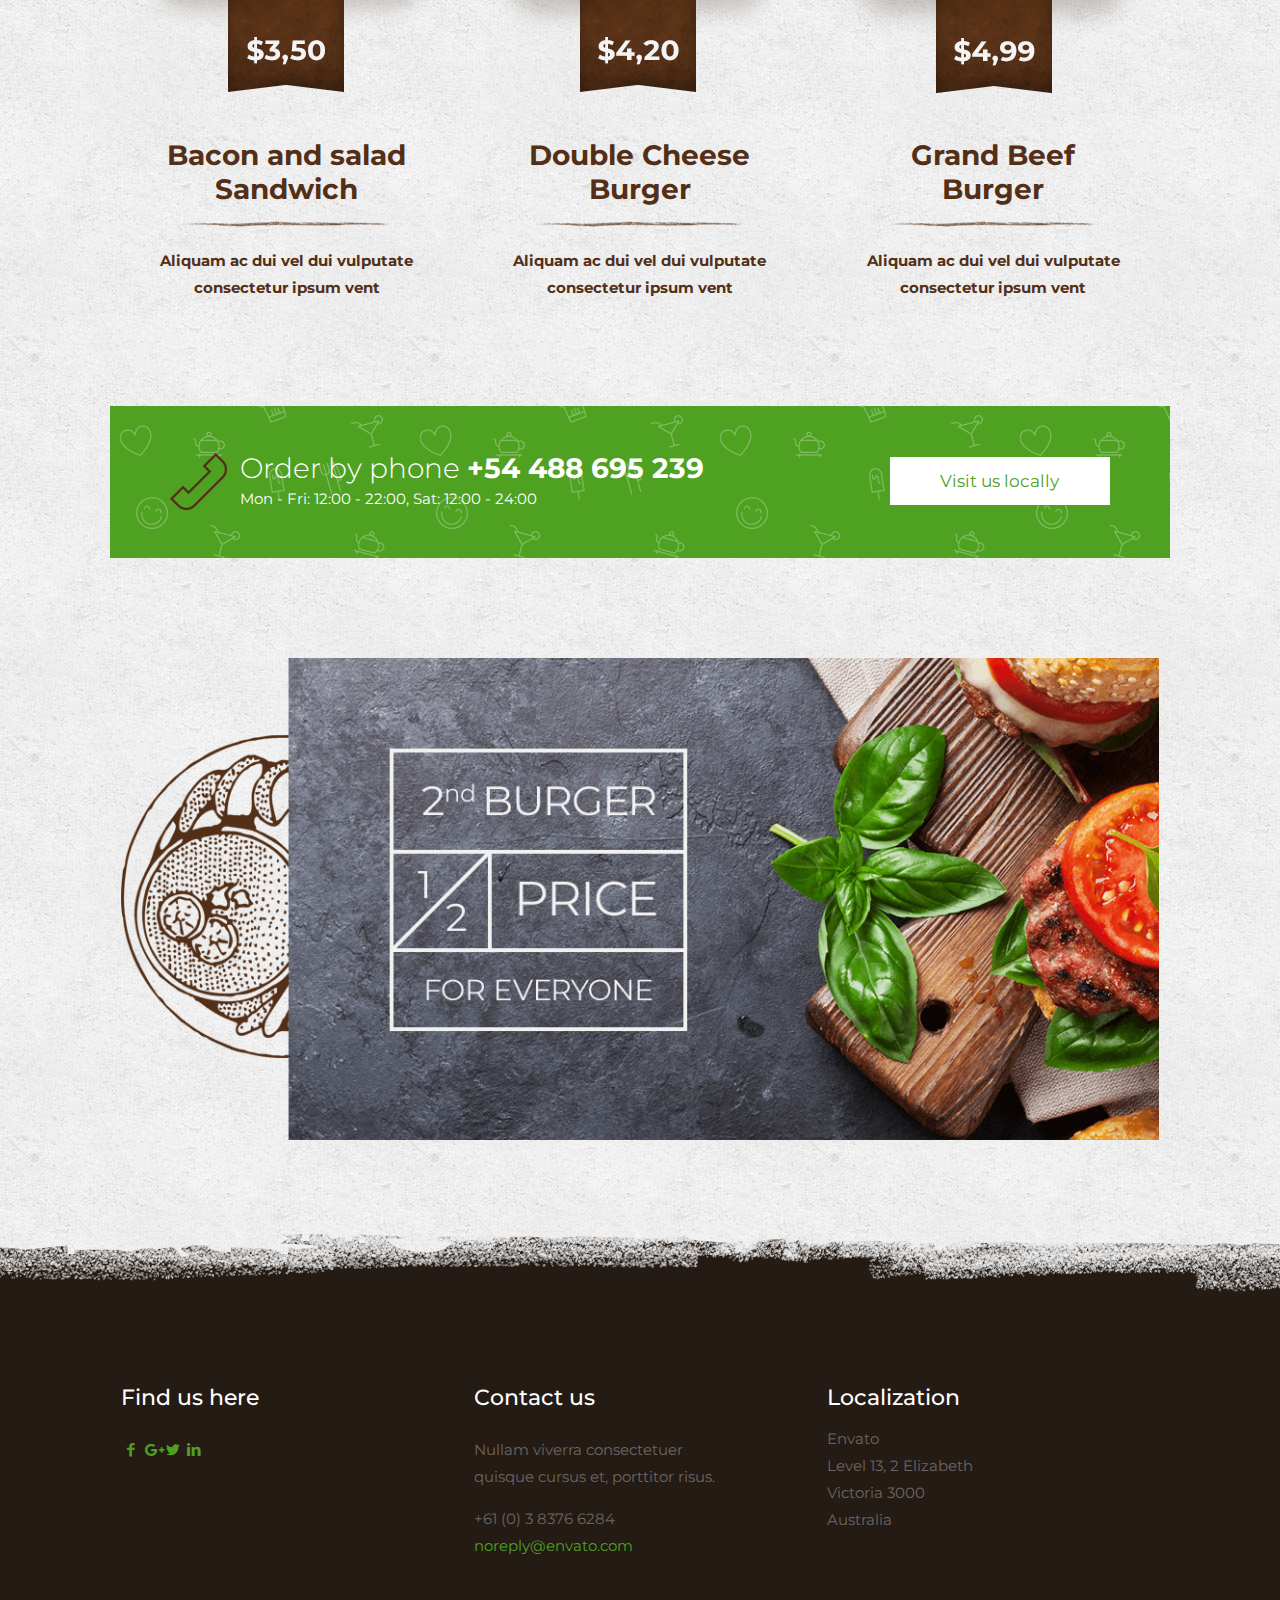
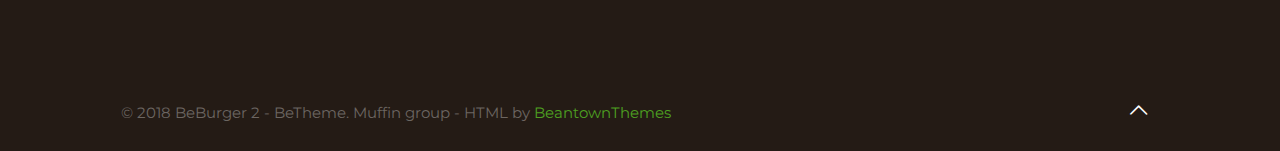
==== commit 81b194e1: "banner in progress" ====
--- a/index.html
+++ b/index.html
@@ -58,10 +58,10 @@
                                                 <a href="index.html"><span>Home</span></a>
                                             </li>
                                             <li>
-                                                <a href="content/burger2/menu-prices.html"><span>Menu &#038; Menu</span></a>
+                                                <a href="content/burger2/menu-prices.html"><span>Menu</span></a>
                                             </li>
                                             <li>
-                                                <a href="content/burger2/gallery.html"><span>Reservation</span></a>
+                                                <a href="content/burger2/gallery.html"><span>Reservations</span></a>
                                             </li>
                                         <!-- </ul>
                                         <ul id="menu-menu-right" class="menu menu-main menu_right"> -->
@@ -95,8 +95,27 @@
                 </div>
                 <div class="mfn-main-slider" id="mfn-rev-slider">
                     <div id="rev_slider_1_1_wrapper" class="rev_slider_wrapper fullscreen-container" data-source="gallery" style="background:#1f1110;padding:0px;">
-                        <div id="rev_slider_1_1" class="rev_slider fullscreenbanner" style="display:none;" data-version="5.4.8">
-                            <ul>
+                        <div id="rev_slider_1_1" class="rev_slider fullscreenbanner" data-version="5.4.8">
+                            <div class="banner_txt_container">
+
+                            </div>
+                            <div class="banner_img_container">
+                                <div class="banner_big_pizza">
+                                    <img src="content/burger2/images/img-01-1.png" style="margin: auto;">
+                                </div>
+                                <div class="banner_right_pizza">
+                                    <img src="content/burger2/images/img-02-1.png" style="margin: auto;">
+                                </div>
+                                <div class="banner_bottom_pizza">
+                                    <img src="content/burger2/images/img-03-1.png" style="margin: auto;">
+                                </div>
+                                <div class="banner_left_pizza">
+                                    <img src="content/burger2/images/img-04-1.png" style="margin: auto;">
+                                </div>
+                            </div>
+                        
+                        <!-- <img src="content/burger2/images/burger2-slider-bg.jpg" title="burger2-slider-bg" width="1920" height="1070" data-bgposition="center center" data-bgfit="cover" data-bgrepeat="no-repeat" data-bgparallax="off" class="rev-slidebg"> -->
+                            <!-- <ul>
                                 <li data-index="rs-1" data-transition="fade" data-slotamount="default" data-hideafterloop="0" data-hideslideonmobile="off" data-easein="default" data-easeout="default" data-masterspeed="1500" data-delay="2000" data-rotate="0" data-saveperformance="off"
                                     data-title="Slide" data-param1="" data-param2="" data-param3="" data-param4="" data-param5="" data-param6="" data-param7="" data-param8="" data-param9="" data-param10="" data-description="">
                                     <img src="content/burger2/images/burger2-slider-bg-dark.jpg" title="burger2-slider-bg-dark" width="1920" height="1070" data-bgposition="center center" data-bgfit="cover" data-bgrepeat="no-repeat" data-bgparallax="off" class="rev-slidebg">
@@ -151,7 +170,7 @@
                                         data-responsive_offset="on" data-frames='[{"delay":10,"speed":1110,"frame":"0","from":"y:3px;opacity:0;","to":"o:1;rZ:358;","ease":"Power3.easeInOut"},{"delay":"wait","speed":300,"frame":"999","to":"opacity:0;","ease":"Power3.easeInOut"}]'
                                         data-textAlign="['inherit','inherit','inherit','inherit']" data-paddingtop="[0,0,0,0]" data-paddingright="[0,0,0,0]" data-paddingbottom="[0,0,0,0]" data-paddingleft="[0,0,0,0]" style="z-index: 13;background-color:rgb(244,244,244);"></div>
                                 </li>
-                            </ul>
+                            </ul> -->
                         </div>
                     </div>
                 </div>
@@ -161,7 +180,7 @@
             <div class="content_wrapper clearfix">
                 <div class="sections_group">
                     <div class="entry-content">
-                        <div class="section mcb-section bg-cover" style="padding-top:150px; padding-bottom:125px; background-image:url(content/burger2/images/burger2_section2_bg.jpg); background-repeat:no-repeat; background-position:left bottom">
+                        <div class="section mcb-section bg-cover" style="padding-top:150px; padding-bottom:125px; background-image:url(content/burger2/images/pizza_section2_bg.jpg); background-repeat:no-repeat; background-position:left bottom">
                             <div class="section_wrapper mcb-section-inner">
                                 <div class="wrap mcb-wrap one-second valign-top clearfix">
                                     <div class="mcb-wrap-inner">
@@ -453,6 +472,7 @@
     <script src="js/animations/animations.js"></script>
     <script src="js/translate3d.js"></script>
     <script src="js/scripts.js"></script>
+    <script src="js/custom.js"></script>
 
     <script src="plugins/rs-plugin-5.3.1/js/jquery.themepunch.tools.min.js"></script>
     <script src="plugins/rs-plugin-5.3.1/js/jquery.themepunch.revolution.min.js"></script>
@@ -465,9 +485,10 @@
     <script src="plugins/rs-plugin-5.3.1/js/extensions/revolution.extension.navigation.min.js"></script>
     <script src="plugins/rs-plugin-5.3.1/js/extensions/revolution.extension.migration.min.js"></script>
     <script src="plugins/rs-plugin-5.3.1/js/extensions/revolution.extension.parallax.min.js"></script>
-
-
-    <script>
+    
+
+
+    <!-- <script>
         var revapi1, tpj;
         ( function() {
                 if (!/loaded|interactive|complete/.test(document.readyState))
@@ -529,7 +550,7 @@
                     };
                 };
             }());
-    </script>
+    </script> -->
 </body>
 
 </html>--- a/content/burger2/css/structure.css
+++ b/content/burger2/css/structure.css
@@ -7458,65 +7458,4 @@
 
 /* custom code */
 
-.delivery {
-	display: flex;
-}
-
-.delivery a h5{
-	letter-spacing: 0;
-	font-weight: 600;
-}
-
-.delivery a h5:first-child{
-	margin-top: 8px;
-	margin-bottom: 0;
-}
-
-#Top_bar.is-sticky .delivery a h5:first-child{
-	margin-top: 0;
-}
-
-#Top_bar.is-sticky .delivery .delivery_img{
-	padding-top: 2px;
-}
-
-.header-split #Header .top_bar_left .delivery {
-	float: right;
-}
-.delivery a{
-	padding: 15px 0;
-	display: block;
-}
-
-.delivery .delivery_img {
-	max-width: 38px;
-	float: left;
-	padding-top: 10px;
-	padding-right: 10px;
-}
-.delivery .delivery_text {
-	float: right;
-}
-
-@media only screen and (max-width: 1239px) {
-	.delivery {
-		margin-right: 70px!important;
-	}
-}
-
-@media only screen and (max-width: 767px) {
-	.delivery {
-		width: 100%!important;
-		margin: auto!important;
-		justify-content: center;
-	}
-	.delivery .delivery_img{
-		padding-top: 8px;
-	}
-}
-
-@media only screen and (max-width: 1239px) {
-	#Top_bar.is-sticky a.responsive-menu-toggle {
-		top: 18px;
-	}
-}
+
--- a/content/burger2/css/custom.css
+++ b/content/burger2/css/custom.css
@@ -0,0 +1,114 @@
+/*Navigation bar*/
+
+.delivery {
+	display: flex;
+}
+
+.delivery a h5{
+	letter-spacing: 0;
+	font-weight: 600;
+}
+
+.delivery a h5:first-child{
+	margin-top: 8px;
+	margin-bottom: 0;
+}
+
+#Top_bar.is-sticky .delivery a h5:first-child{
+	margin-top: 0;
+}
+
+#Top_bar.is-sticky .delivery .delivery_img{
+	padding-top: 2px;
+}
+
+.header-split #Header .top_bar_left .delivery {
+	float: right;
+}
+.delivery a{
+	padding: 15px 0;
+	display: block;
+}
+
+.delivery .delivery_img {
+	max-width: 38px;
+	float: left;
+	padding-top: 10px;
+	padding-right: 10px;
+}
+.delivery .delivery_text {
+	float: right;
+}
+
+@media only screen and (max-width: 1239px) {
+	.delivery {
+		margin-right: 70px!important;
+	}
+}
+
+@media only screen and (max-width: 767px) {
+	.delivery {
+		width: 100%!important;
+		margin: auto!important;
+		justify-content: center;
+	}
+	.delivery .delivery_img{
+		padding-top: 8px;
+	}
+}
+
+@media only screen and (max-width: 1239px) {
+	#Top_bar.is-sticky a.responsive-menu-toggle {
+		top: 18px;
+	}
+}
+
+/*Banner*/
+.rev_slider.fullscreenbanner {
+    max-height: none;
+    margin-top: 0px;
+    margin-bottom: 0px;
+    height: 100vh;
+    display: flex;
+    background: url(../images/burger2-slider-bg.jpg);
+    padding: 140px 15px 240px 15px;
+}
+
+.banner_txt_container {
+    display: flex;
+    flex: 1;
+}
+
+.banner_img_container {
+    display: flex;
+    flex: 1;
+}
+
+.banner_big_pizza {
+    position: absolute;
+}
+
+.banner_right_pizza {
+    position: relative;
+    left: 352px;
+    top: 148px;
+    transform: translateX(0);
+    transition: transform 0.3s ease-out;
+    z-index: 1;
+}
+
+.banner_bottom_pizza {
+    position: relative;
+    left: 37px;
+    top: 329px;
+    transform: translateX(0);
+    transition: transform 0.3s ease-out;
+}
+
+.banner_left_pizza {
+    position: relative;
+    left: -594px;
+    top: 321px;
+    transform: translateX(0);
+    transition: transform 0.3s ease-out;
+}
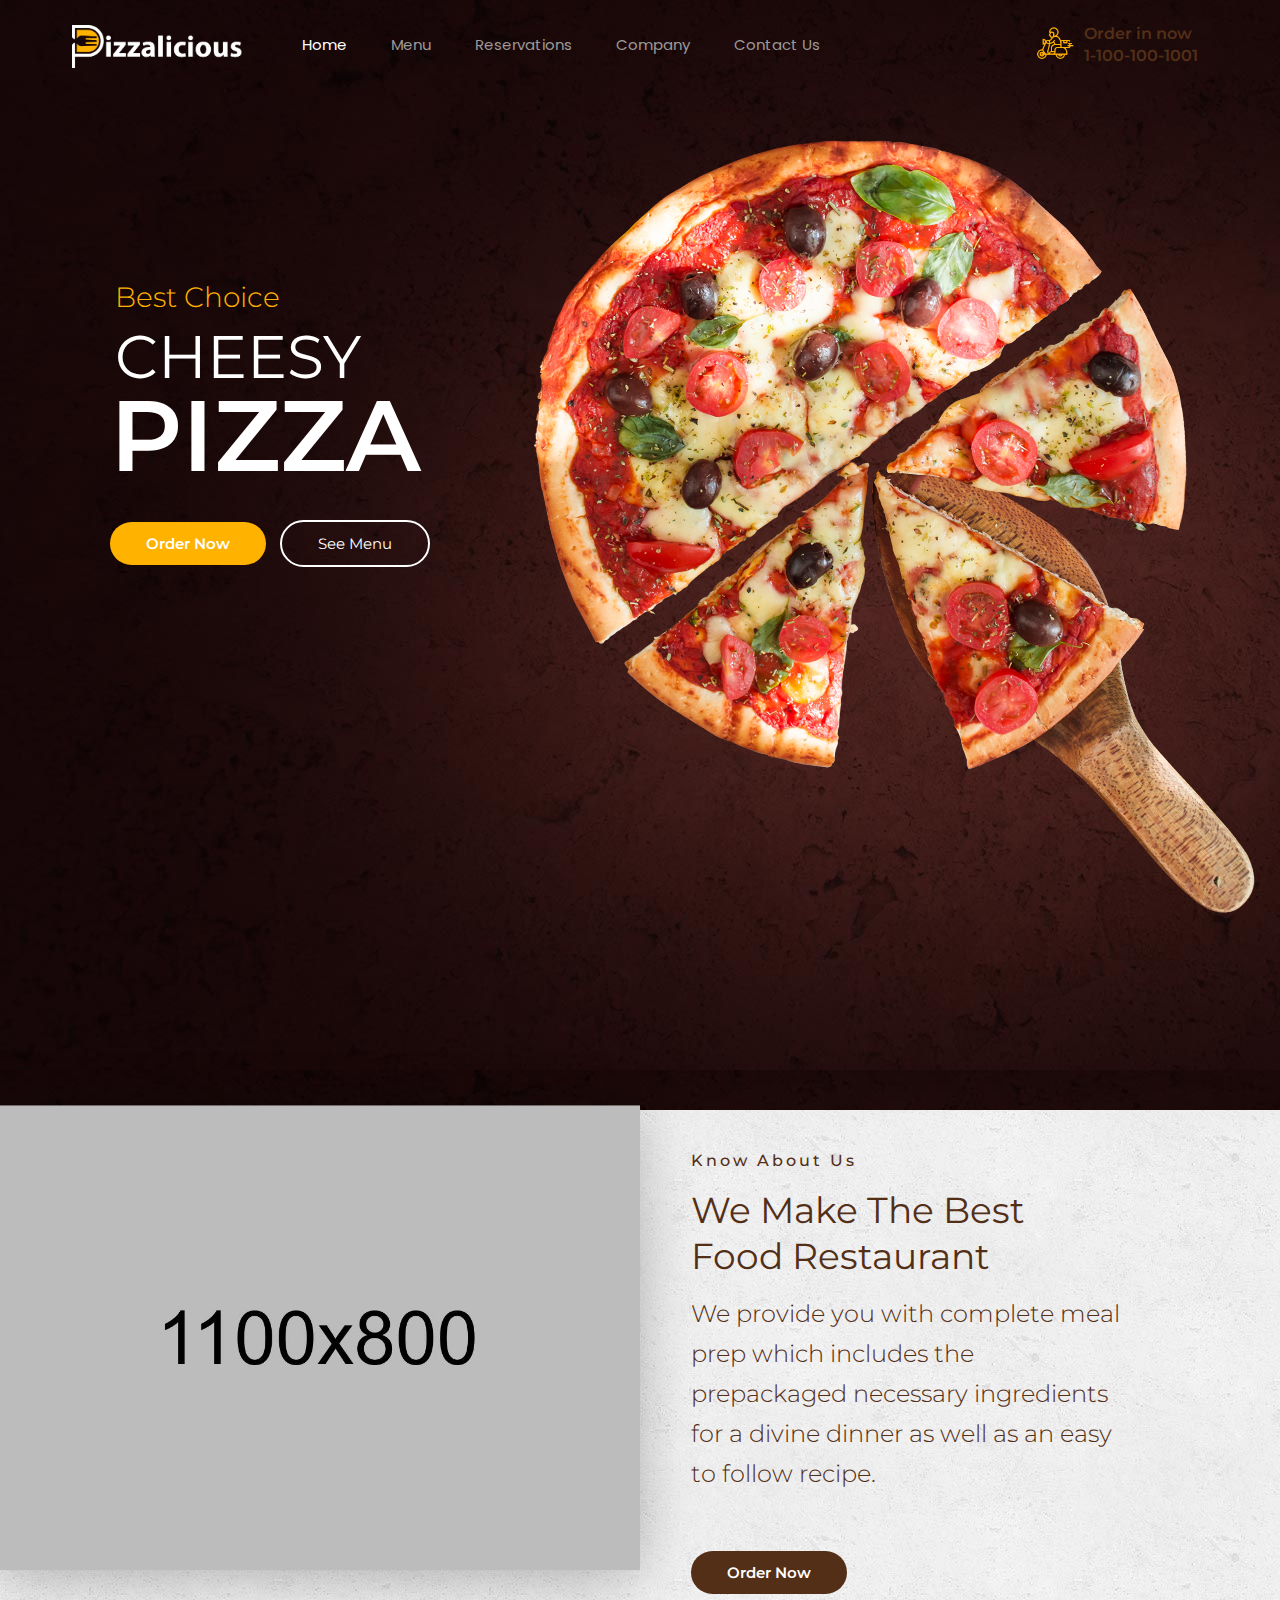
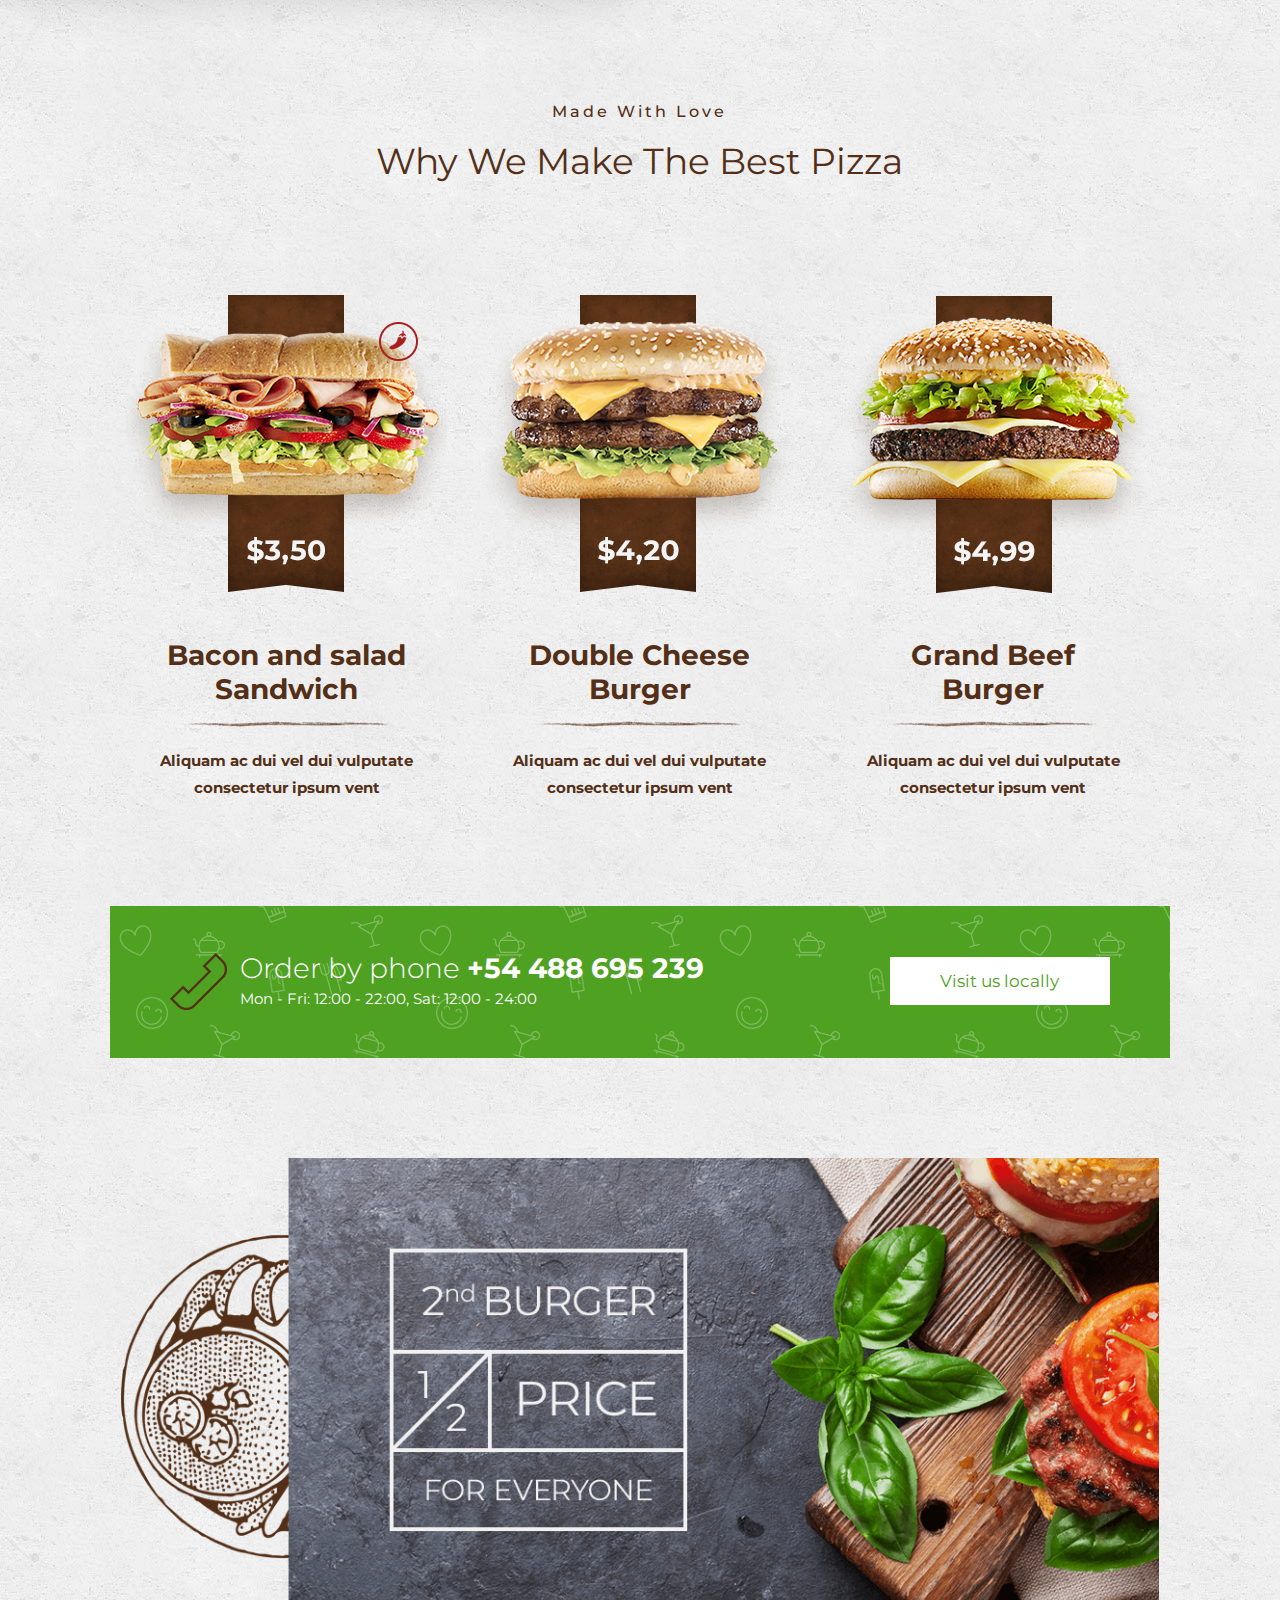
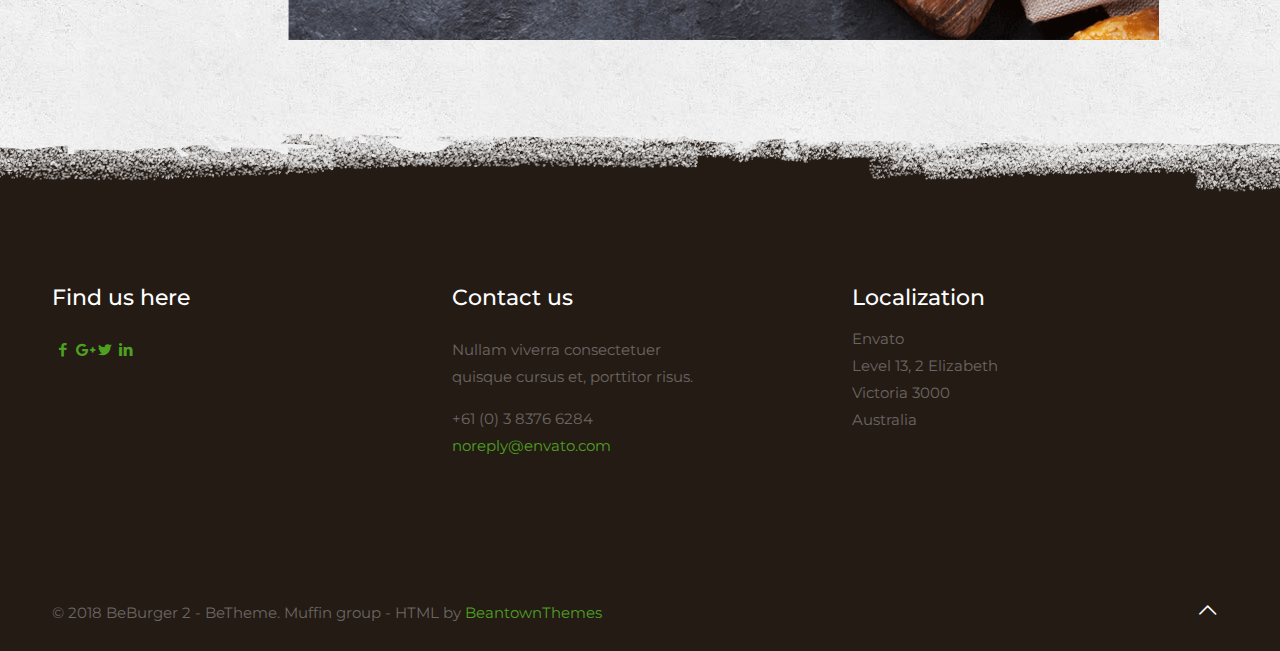
==== commit a4491b3f: "button and few fixes" ====
--- a/index.html
+++ b/index.html
@@ -49,7 +49,7 @@
                         <div class="column one">
                             <div class="top_bar_left clearfix">
                                 <div class="logo">
-                                    <a id="logo" href="index.html" title="Pizzalicious" data-height="60" data-padding="15"><img class="logo-main scale-with-grid" src="content/burger2/images/burger_logo.png" data-retina="content/burger2/images/burger_logo_retina.png" data-height="23"><img class="logo-sticky scale-with-grid" src="content/burger2/images/burger_logo.png" data-retina="content/burger2/images/burger_logo_retina.png" data-height="23"><img class="logo-mobile scale-with-grid" src="content/burger2/images/burger_logo.png" data-retina="content/burger2/images/burger_logo_retina.png" data-height="23"><img class="logo-mobile-sticky scale-with-grid" src="content/burger2/images/burger_logo.png" data-retina="content/burger2/images/burger_logo_retina.png" data-height="23"></a>
+                                    <a id="logo" href="index.html" title="Pizzalicious" data-height="60" data-padding="15"><img class="logo-main scale-with-grid" src="content/burger2/images/logo.png" data-height="23"><img class="logo-sticky scale-with-grid" src="content/burger2/images/logo.png" data-height="23"><img class="logo-mobile scale-with-grid" src="content/burger2/images/logo.png" data-height="23"><img class="logo-mobile-sticky scale-with-grid" src="content/burger2/images/logo.png" data-height="23"></a>
                                 </div>
                                 <div class="menu_wrapper">
                                     <nav id="menu">
@@ -97,7 +97,19 @@
                     <div id="rev_slider_1_1_wrapper" class="rev_slider_wrapper fullscreen-container" data-source="gallery" style="background:#1f1110;padding:0px;">
                         <div id="rev_slider_1_1" class="rev_slider fullscreenbanner" data-version="5.4.8">
                             <div class="banner_txt_container">
-
+                                <div class="banner_txt_1">
+                                    <h3>Best Choice</h3>
+                                </div>
+                                <div class="banner_txt_2">
+                                    <h2>CHEESY</h2>
+                                </div>
+                                <div class="banner_txt_3">
+                                    <h1>PIZZA</h1>
+                                </div>
+                                <div class="banner_cta">
+                                    <a class="cus_button button_fill" href="#">Order Now</a>
+                                    <a class="cus_button button_nofill" href="#">See Menu</a>
+                                </div>
                             </div>
                             <div class="banner_img_container">
                                 <div class="banner_big_pizza">
@@ -180,7 +192,7 @@
             <div class="content_wrapper clearfix">
                 <div class="sections_group">
                     <div class="entry-content">
-                        <div class="section mcb-section bg-cover" style="padding-top:150px; padding-bottom:125px; background-image:url(content/burger2/images/pizza_section2_bg.jpg); background-repeat:no-repeat; background-position:left bottom">
+                        <!-- <div class="section mcb-section bg-cover" style="padding-top:150px; padding-bottom:125px; background-image:url(content/burger2/images/pizza_section2_bg.jpg); background-repeat:no-repeat; background-position:left bottom">
                             <div class="section_wrapper mcb-section-inner">
                                 <div class="wrap mcb-wrap one-second valign-top clearfix">
                                     <div class="mcb-wrap-inner">
@@ -206,7 +218,7 @@
                                     </div>
                                 </div>
                             </div>
-                        </div>
+                        </div> -->
                         <div class="section mcb-section no-margin-h no-margin-v equal-height-wrap full-width" style="padding-top:0px; padding-bottom:0px">
                             <div class="section_wrapper mcb-section-inner">
                                 <div class="wrap mcb-wrap one-second valign-middle move-up clearfix" style="margin-top:-30px" data-mobile="no-up">
@@ -224,23 +236,30 @@
                                     <div class="mcb-wrap-inner">
                                         <div class="column mcb-column four-fifth column_column">
                                             <div class="column_attr clearfix">
-                                                <h5>QUALITY AND TASTE.</h5>
-                                                <h2>Classic burger taste.
-                                                    <br> Modern restaurant.</h2>
-                                            </div>
-                                        </div>
-                                        <div class="column mcb-column one column_image">
+                                                <h5>Know About Us</h5>
+                                                <h2>We Make The Best
+                                                    <br>Food Restaurant</h2>
+                                            </div>
+                                        </div>
+                                        <!-- <div class="column mcb-column one column_image">
                                             <div class="image_frame image_item no_link scale-with-grid no_border" style="margin-top:30px;margin-bottom:30px">
                                                 <div class="image_wrapper">
                                                     <img class="scale-with-grid" src="content/burger2/images/burger2-home-ingredients.png">
                                                 </div>
                                             </div>
-                                        </div>
+                                        </div> -->
                                         <div class="column mcb-column five-sixth column_column">
                                             <div class="column_attr clearfix">
                                                 <p class="big">
-                                                    Mauris rhoncus orci in imperdiet placerat. Vestibulum euismod nisl suscipit
+                                                    We provide you with complete meal prep which includes the prepackaged necessary ingredients for a divine dinner as well as an easy to follow recipe.
                                                 </p>
+                                            </div>
+                                        </div>
+                                        <div class="column mcb-column five-sixth column_column">
+                                            <div class="column_attr clearfix">
+                                                <div class="banner_cta">
+                                                    <a class="cus_button button_fill lightbg_btn" href="#">Order Now</a>
+                                                </div>
                                             </div>
                                         </div>
                                     </div>
@@ -251,13 +270,13 @@
                             <div class="section_wrapper mcb-section-inner">
                                 <div class="wrap mcb-wrap one valign-top clearfix">
                                     <div class="mcb-wrap-inner">
-                                        <div class="column mcb-column one column_image">
+                                        <!-- <div class="column mcb-column one column_image">
                                             <div class="image_frame image_item no_link scale-with-grid aligncenter no_border">
                                                 <div class="image_wrapper">
                                                     <img class="scale-with-grid" src="content/burger2/images/burger2-home-cow-icon.png">
                                                 </div>
                                             </div>
-                                        </div>
+                                        </div> -->
                                         <div class="column mcb-column one-sixth column_placeholder">
                                             <div class="placeholder">
                                                 &nbsp;
@@ -265,8 +284,8 @@
                                         </div>
                                         <div class="column mcb-column two-third column_column">
                                             <div class="column_attr clearfix align_center">
-                                                <h2>Spicy or not? With cheese or bacon?
-                                                    <br> Select <b>your burger</b></h2>
+                                                <h5>Made With Love</h5>
+                                                <h2>Why We Make The Best Pizza</h2>
                                             </div>
                                         </div>
                                         <div class="column mcb-column one column_divider">
--- a/content/burger2/css/custom.css
+++ b/content/burger2/css/custom.css
@@ -1,4 +1,8 @@
 /*Navigation bar*/
+
+#Top_bar #logo {
+    max-width: 180px;
+}
 
 .delivery {
 	display: flex;
@@ -40,6 +44,12 @@
 	float: right;
 }
 
+@media only screen and (min-width: 1240px) {
+    .container {
+        max-width: 1200px;
+    }
+}
+
 @media only screen and (max-width: 1239px) {
 	.delivery {
 		margin-right: 70px!important;
@@ -64,24 +74,32 @@
 }
 
 /*Banner*/
+
+#rev_slider_1_1_wrapper {
+    background: url(../images/burger2-slider-bg.jpg)!important;
+}
+
 .rev_slider.fullscreenbanner {
     max-height: none;
     margin-top: 0px;
     margin-bottom: 0px;
     height: 100vh;
     display: flex;
-    background: url(../images/burger2-slider-bg.jpg);
-    padding: 140px 15px 240px 15px;
+    padding: 140px 15px 70px 15px;
+    max-width: 1060px;
+    margin: auto;
 }
 
 .banner_txt_container {
     display: flex;
-    flex: 1;
+    flex-direction: column;
+    width: 40%;
+    padding-top: 140px;
 }
 
 .banner_img_container {
     display: flex;
-    flex: 1;
+    width: 60%;
 }
 
 .banner_big_pizza {
@@ -112,3 +130,103 @@
     transform: translateX(0);
     transition: transform 0.3s ease-out;
 }
+
+.banner_txt_container h2, .banner_txt_container h3 {
+    margin-bottom: 0;
+    padding-left: 5px;
+}
+
+.banner_txt_container h3 {
+    color: #ffb200;
+}
+
+.banner_txt_container .banner_txt_2 h2 {
+    font-size: 60px;
+    color: #fff;
+    line-height: 86px;
+}
+
+.banner_txt_container .banner_txt_3 h1 {
+    font-size: 100px;
+    font-weight: 600;
+    padding-top: 5px;
+    color: #fff;
+}
+
+.banner_cta {
+    padding-top: 50px;
+}
+
+.banner_cta a {
+    text-decoration: none;
+}
+
+.cus_button {
+    border-radius: 50px;
+    padding: 12px 36px;
+    margin-right: 10px;
+}
+
+.button_fill {
+    background-color: #ffb200;
+    color: #fff;
+    font-weight: 600;
+}
+
+.button_nofill {
+    color: #fff;
+    border: 2px solid #fff;
+}
+
+.button_fill:hover {
+    background-color: transparent;
+    color: #ffb200;
+    border: 2px solid #ffb200;
+    transition: color 0.3s ease;
+    transition: background 0.3s ease;
+}
+
+.button_nofill:hover {
+    border-color: #ffb200;
+    color: #ffb200;
+    transition: color 0.3s ease;
+    transition: background 0.3s ease;
+}
+
+.lightbg_btn {
+    background-color: #532f17;
+}
+
+.lightbg_btn:hover {
+    background-color: transparent;
+    color: #532f17;
+    border: 2px solid #532f17;
+}
+
+@media (max-width: 1239px) {
+    .banner_cta {
+        display: flex;
+        flex-wrap: wrap;
+    }
+
+    .banner_cta a {
+        margin-bottom: 10px;
+    }
+}
+
+@media (max-width: 767px) {
+    .rev_slider.fullscreenbanner {
+        flex-direction: column;
+        padding-bottom: 140px;
+        height: auto;
+    }
+
+    .banner_txt_container {
+        padding-top: 0;
+        width: 100%;
+    }
+
+    .banner_img_container {
+        display: none;
+    }
+}
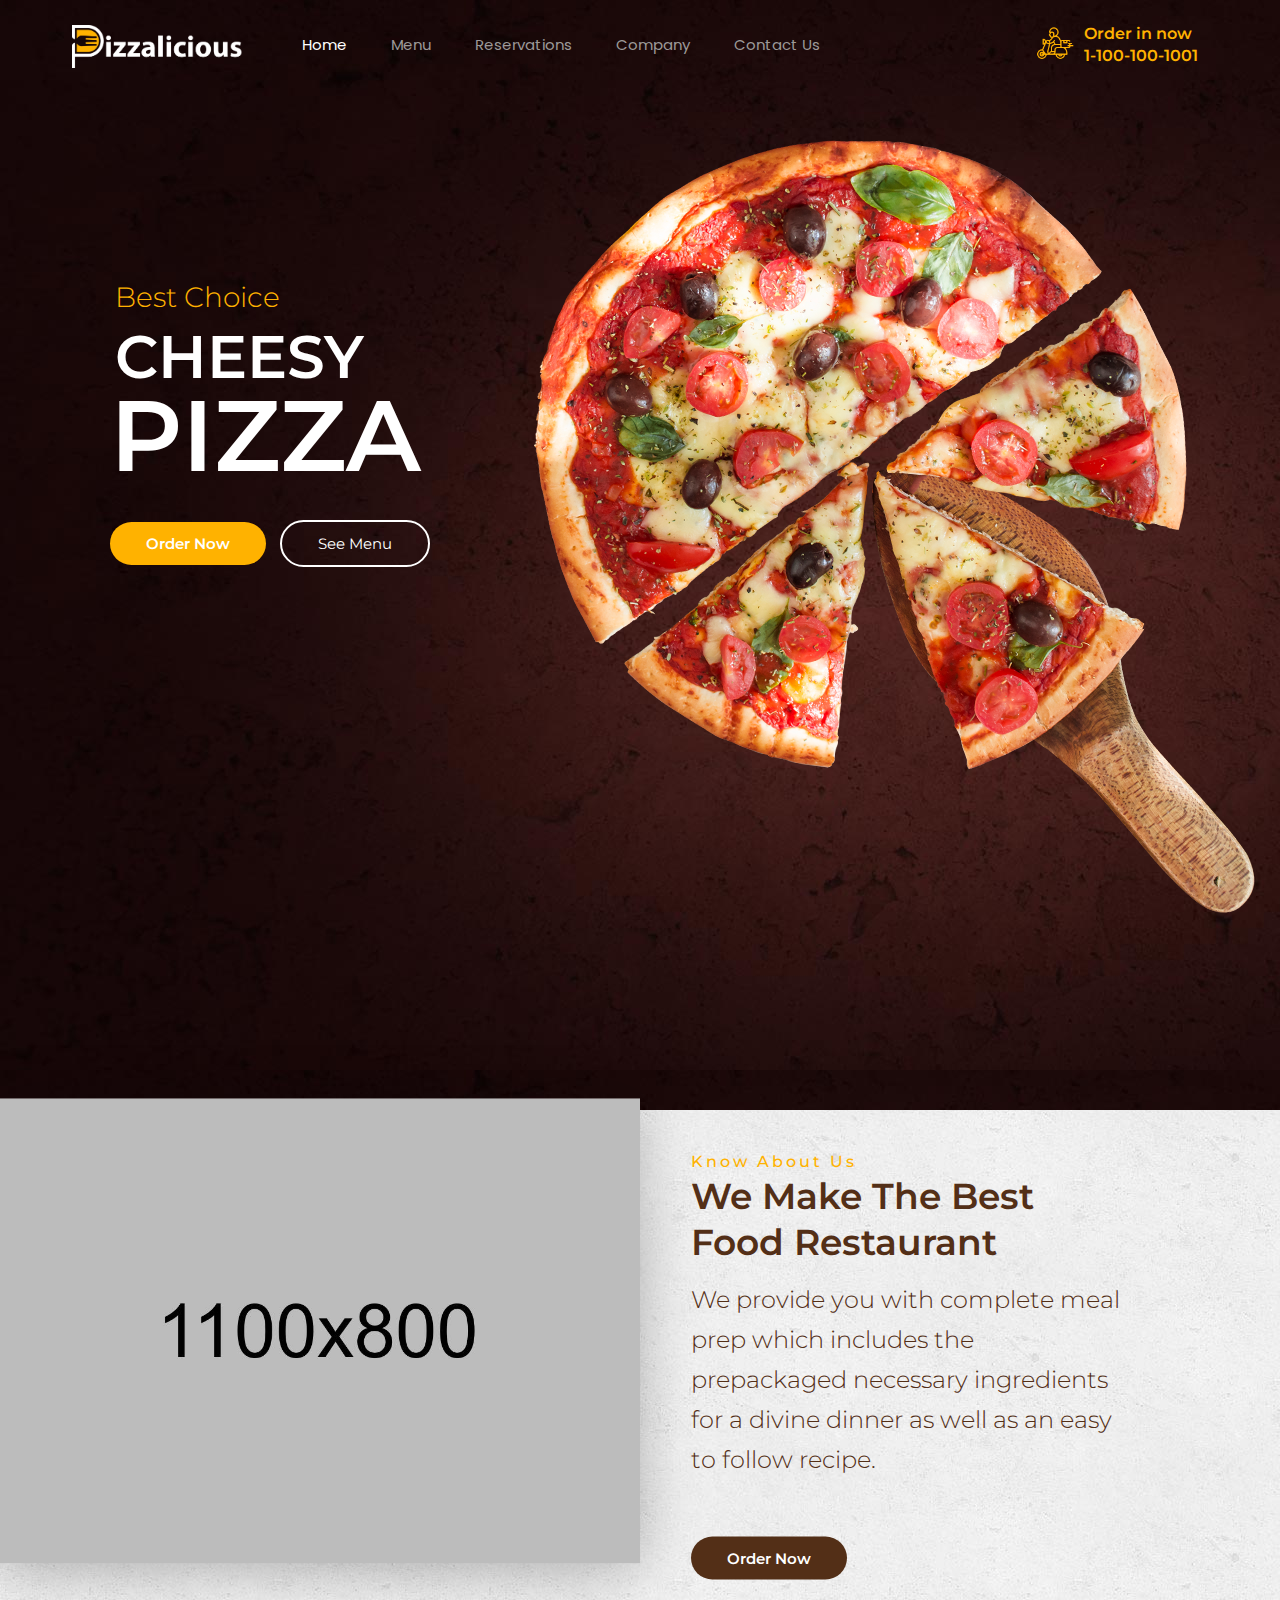
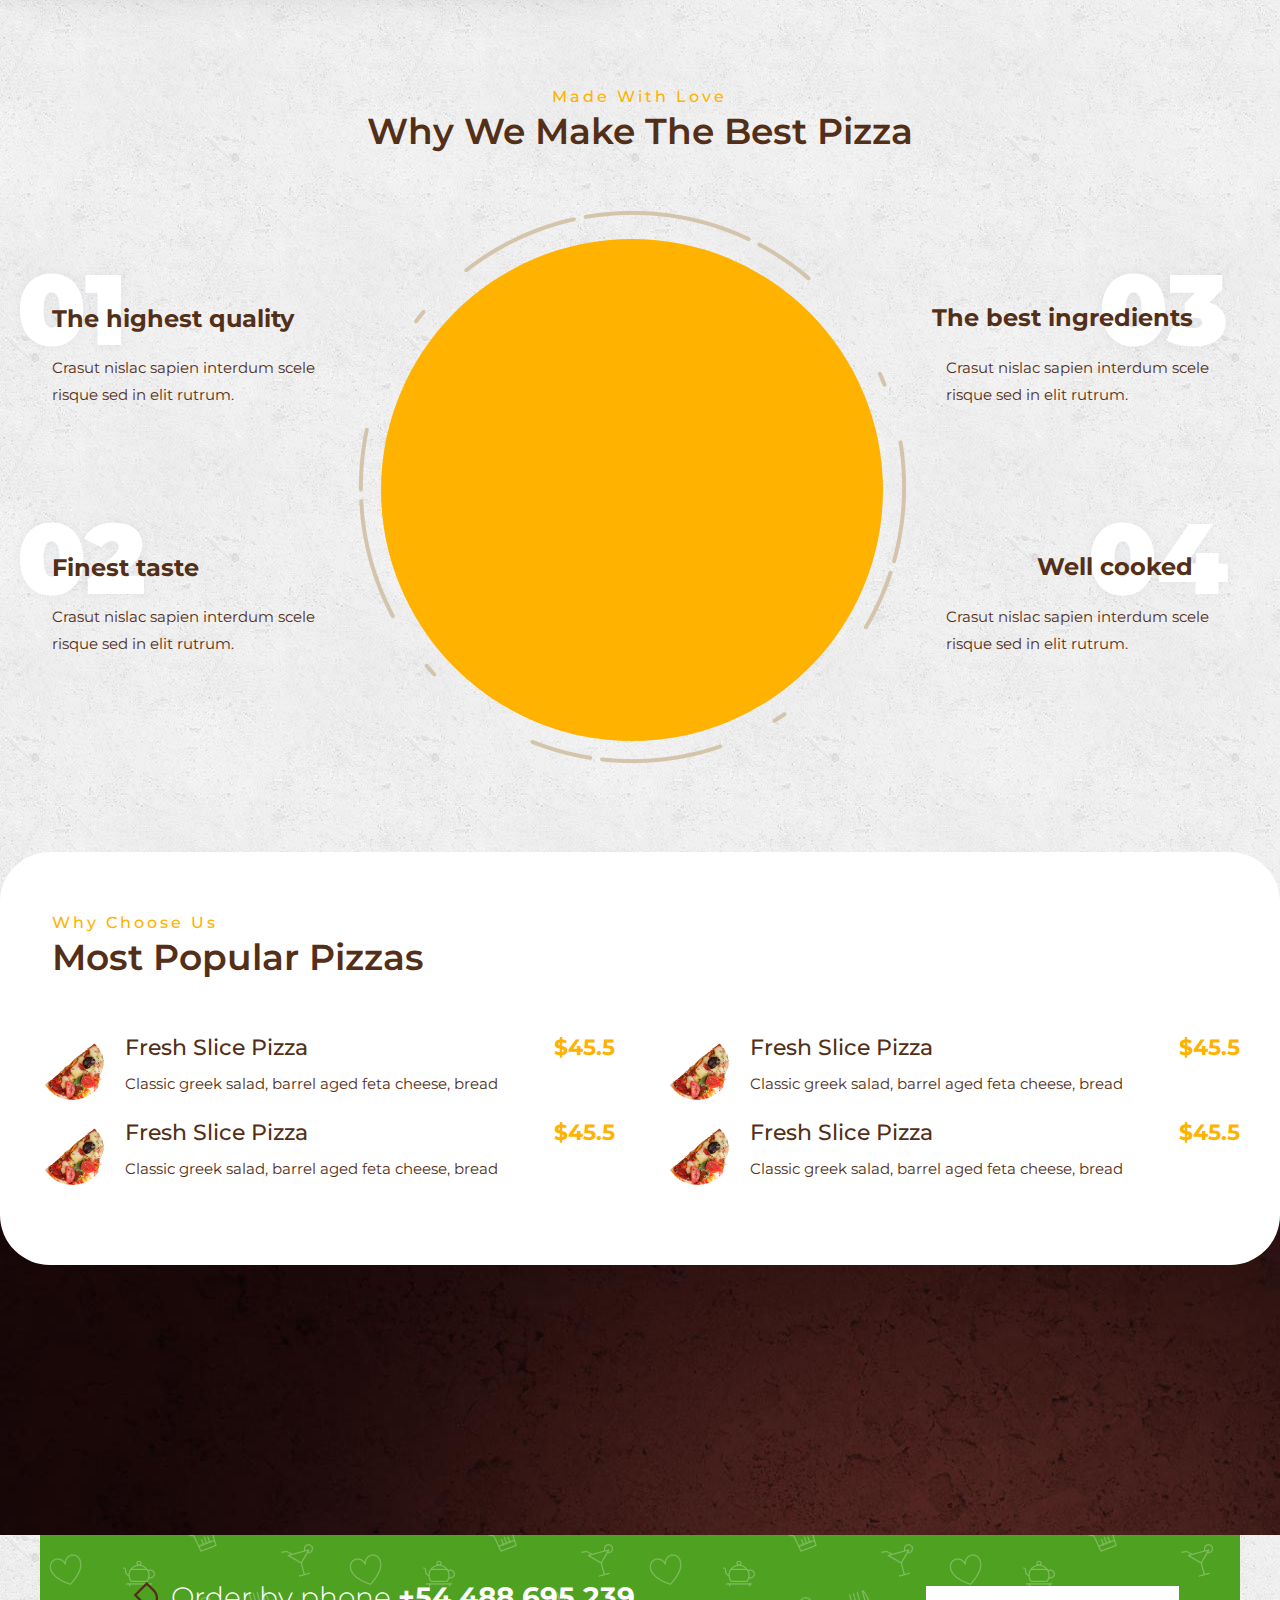
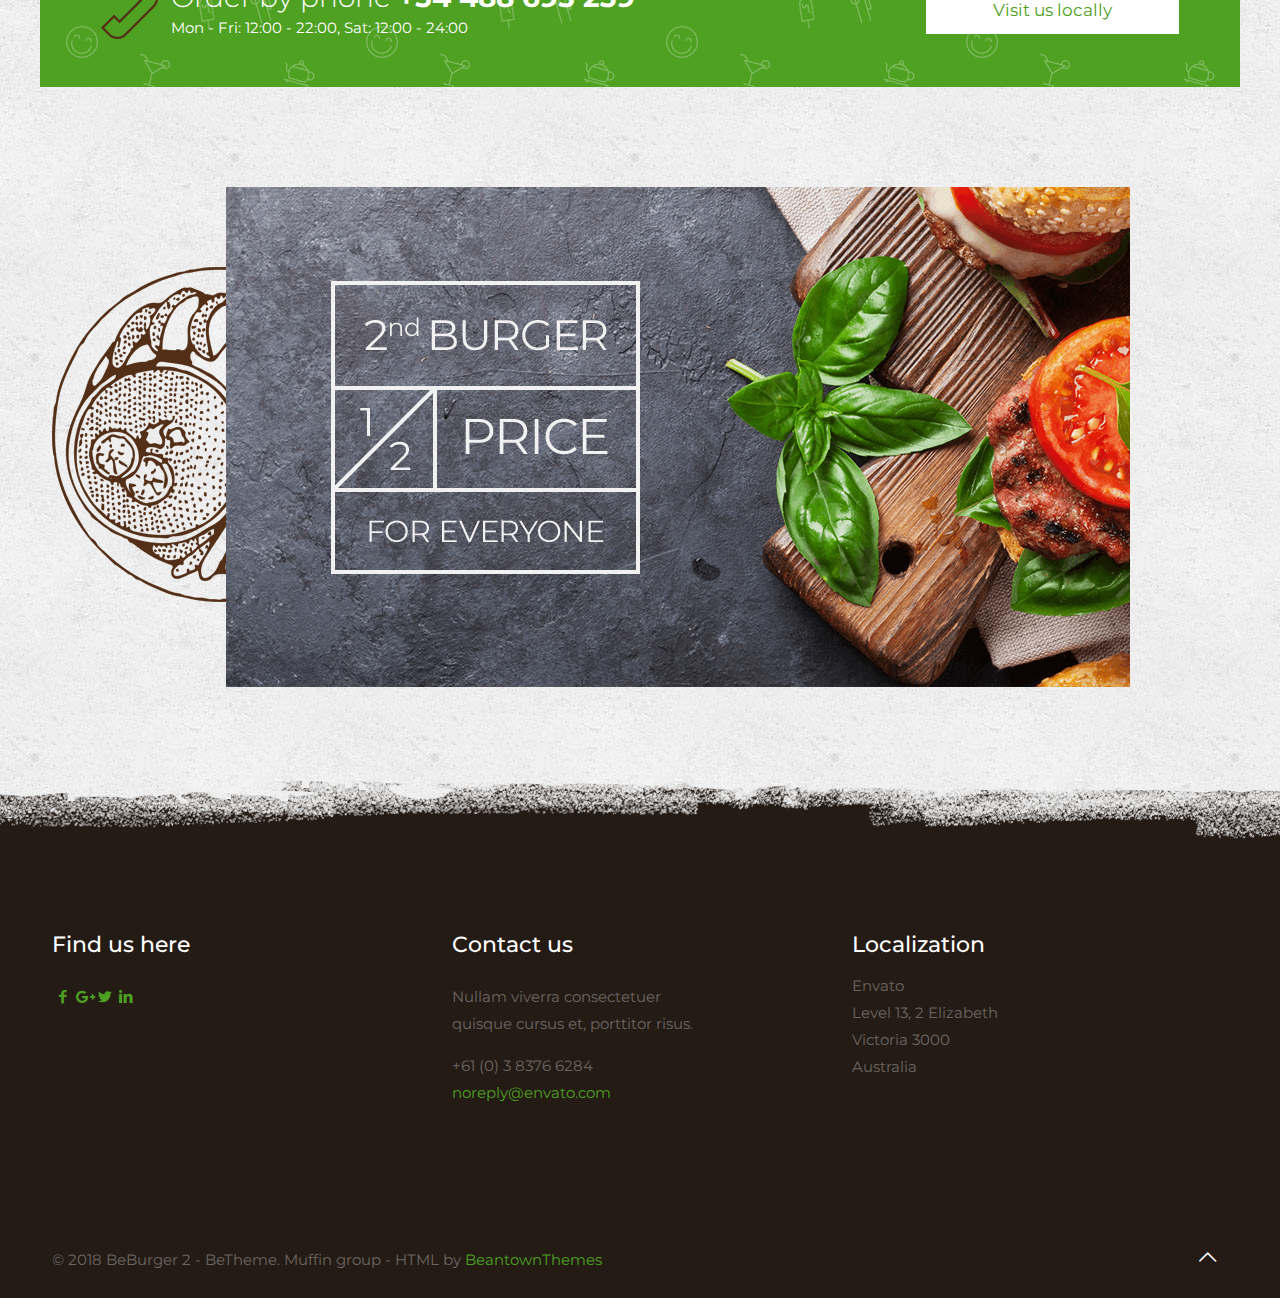
==== commit 7e2577c1: "menu done" ====
--- a/index.html
+++ b/index.html
@@ -39,7 +39,7 @@
 
 </head>
 
-<body class="template-slider style-simple button-flat layout-full-width header-split minimalist-header-no sticky-header sticky-tb-color ab-hide subheader-both-center menu-link-color menuo-no-borders mobile-tb-center mobile-side-slide mobile-mini-mr-ll tablet-sticky mobile-header-mini mobile-sticky tr-header tr-menu tr-content">
+<body class="template-slider style-simple button-flat layout-full-width header-split minimalist-header-no sticky-header sticky-tb-color ab-hide subheader-both-center menu-link-color menuo-no-borders mobile-tb-center mobile-side-slide mobile-mini-mr-ll tablet-sticky mobile-header-mini mobile-sticky tr-header tr-menu tr-content"  onload="displayPopularPizza()">
     <div id="Wrapper">
         <div id="Header_wrapper">
             <header id="Header">
@@ -288,12 +288,97 @@
                                                 <h2>Why We Make The Best Pizza</h2>
                                             </div>
                                         </div>
-                                        <div class="column mcb-column one column_divider">
-                                            <hr class="no_line" style="margin:0 auto 50px">
-                                        </div>
-                                    </div>
-                                </div>
-                                <div class="wrap mcb-wrap one-third valign-top clearfix">
+                                    </div>
+                                </div>
+                                <div class="wrap mcb-wrap one valign-top clearfix custom-fullheight">
+                                    <div class="column custom-one-fourth left-side">
+                                        <div class="custom-bs-wrapper">
+                                            <div class="custom-best-section">
+                                                <div class="best-section-icon">
+                                                    <div class="best-section-icon-wrapper best-section-icon-type-text">01</div>
+                                                </div>
+                                                <div class="best-section-contents">
+                                                    <h2 class="best-section-title">
+                                                        
+                                                        The highest quality
+                                                    
+                                                    </h2>
+                                                </div>
+                                            </div>
+                                            <div class="best-section-contents-inner-wrap">
+                                                <div class="best-section-heading-desc">
+                                                    Crasut nislac sapien interdum scele risque sed in elit rutrum.
+                                                </div>
+                                            </div>
+                                        </div>
+                                        <div class="custom-bs-wrapper bottom-section">
+                                            <div class="custom-best-section">
+                                                <div class="best-section-icon">
+                                                    <div class="best-section-icon-wrapper best-section-icon-type-text">02</div>
+                                                </div>
+                                                <div class="best-section-contents">
+                                                    <h2 class="best-section-title">
+                                                        
+                                                        Finest taste
+                                                    
+                                                    </h2>
+                                                </div>
+                                            </div>
+                                            <div class="best-section-contents-inner-wrap">
+                                                <div class="best-section-heading-desc">
+                                                    Crasut nislac sapien interdum scele risque sed in elit rutrum.
+                                                </div>
+                                            </div>
+                                        </div>
+                                        
+                                    </div>
+                                    <div class="column custom-one-second">
+                                        <div class="bs-circle-box">
+
+                                        </div>
+                                    </div>
+                                    <div class="column custom-one-fourth right-side">
+                                        <div class="custom-bs-wrapper">
+                                            <div class="custom-best-section">
+                                                <div class="best-section-icon">
+                                                    <div class="best-section-icon-wrapper best-section-icon-type-text">03</div>
+                                                </div>
+                                                <div class="best-section-contents">
+                                                    <h2 class="best-section-title">
+                                                        
+                                                        The best ingredients
+                                                    
+                                                    </h2>
+                                                </div>
+                                            </div>
+                                            <div class="best-section-contents-inner-wrap">
+                                                <div class="best-section-heading-desc">
+                                                    Crasut nislac sapien interdum scele risque sed in elit rutrum.
+                                                </div>
+                                            </div>
+                                        </div>
+                                        <div class="custom-bs-wrapper bottom-section">
+                                            <div class="custom-best-section">
+                                                <div class="best-section-icon">
+                                                    <div class="best-section-icon-wrapper best-section-icon-type-text">04</div>
+                                                </div>
+                                                <div class="best-section-contents">
+                                                    <h2 class="best-section-title">
+                                                        
+                                                        Well cooked
+                                                    
+                                                    </h2>
+                                                </div>
+                                            </div>
+                                            <div class="best-section-contents-inner-wrap">
+                                                <div class="best-section-heading-desc">
+                                                    Crasut nislac sapien interdum scele risque sed in elit rutrum.
+                                                </div>
+                                            </div>
+                                        </div>
+                                    </div>
+                                </div>
+                                <!-- <div class="wrap mcb-wrap one-fourth valign-top clearfix">
                                     <div class="mcb-wrap-inner">
                                         <div class="column mcb-column one column_image">
                                             <div class="image_frame image_item no_link scale-with-grid aligncenter no_border">
@@ -317,7 +402,7 @@
                                         </div>
                                     </div>
                                 </div>
-                                <div class="wrap mcb-wrap one-third valign-top clearfix">
+                                <div class="wrap mcb-wrap one-second valign-top clearfix">
                                     <div class="mcb-wrap-inner">
                                         <div class="column mcb-column one column_image">
                                             <div class="image_frame image_item no_link scale-with-grid aligncenter no_border">
@@ -343,7 +428,7 @@
                                         </div>
                                     </div>
                                 </div>
-                                <div class="wrap mcb-wrap one-third valign-top clearfix">
+                                <div class="wrap mcb-wrap one-fourth valign-top clearfix">
                                     <div class="mcb-wrap-inner">
                                         <div class="column mcb-column one column_image">
                                             <div class="image_frame image_item no_link scale-with-grid aligncenter no_border">
@@ -367,6 +452,43 @@
                                                 </p>
                                             </div>
                                         </div>
+                                    </div>
+                                </div> -->
+                            </div>
+                        </div>
+                        <div class="section mcb-section popular-menu-section" style="padding-top:75px; padding-bottom:50px">
+                            <div class="section_wrapper mcb-section-inner menu-section">
+                                <div class="wrap mcb-wrap one valign-top clearfix">
+                                    <div class="mcb-wrap-inner">
+                                        <div class="column mcb-column two-third column_column">
+                                            <div class="column_attr clearfix align_left">
+                                                <h5>Why Choose Us</h5>
+                                                <h2>Most Popular Pizzas</h2>
+                                            </div>
+                                        </div>
+                                    </div>
+                                </div>
+                                <div class="menu-list-wrapper">
+                                    <div class="menu-list menu-list-1" id="menu-list-1">
+                                        <!-- <div class="menu-item">
+                                            <div class="menu-item-image">
+                                                <img src="content/burger2/images/img-04-1.png" alt="">
+                                            </div>
+                                            <div class="menu-item-content">
+                                                <h4 class="menu-item-name">
+                                                    Fresh School Burger
+                                                </h4>
+                                                <div class="menu-item-desc">
+                                                    Classic greek salad, barrel aged feta cheese, bread
+                                                </div>
+                                            </div>
+                                            <h4 class="menu-item-price">
+                                                $44.95
+                                            </h4>
+                                        </div> -->
+                                    </div>
+                                    <div class="menu-list menu-list-2" id="menu-list-2">
+
                                     </div>
                                 </div>
                             </div>
--- a/content/burger2/css/custom.css
+++ b/content/burger2/css/custom.css
@@ -1,3 +1,10 @@
+h2 {
+    font-weight: 600;
+}
+h5 {
+    margin-bottom: 0;
+}
+
 /*Navigation bar*/
 
 #Top_bar #logo {
@@ -230,3 +237,173 @@
         display: none;
     }
 }
+
+/*Why make best pizza*/
+
+.custom-fullheight {
+    display: flex;
+    padding-bottom: 250px;
+}
+
+.custom-one-fourth {
+    flex: 1;
+    display: flex;
+    flex-direction: column;
+    padding-top: 50px;
+}
+
+.custom-one-second {
+    flex: 2;
+}
+
+.custom-best-section {
+    display: flex;
+    align-items: center;
+    z-index: 1;
+    margin-left: -35px;
+    position: relative;
+}
+
+.custom-one-fourth.right-side .custom-best-section {
+    flex-direction: row-reverse;
+}
+
+.best-section-icon {
+    z-index: -1;
+}
+
+.custom-one-fourth.left-side .best-section-contents {
+    position: absolute;
+    left: 35px;
+    top: 45px;
+}
+
+.custom-one-fourth.right-side .best-section-contents {
+    position: absolute;
+    right: 35px;
+    bottom: 26px;
+}
+
+.best-section-icon-type-text {
+    font-size: 100px;
+    font-weight: 900;
+    line-height: 100px;
+    color: #fff;
+    text-shadow: 0 0 11px rgba(38,61,128,.06);
+}
+
+.best-section-title {
+    font-size: 24px;
+    line-height: 30px;
+    margin-bottom: 0;
+    font-weight: 700;
+    letter-spacing: 0px;
+    text-transform: none;
+    font-style: normal;
+}
+
+h5 {
+    color: #ffb200;
+}
+
+.best-section-contents-inner-wrap {
+    margin-top: -5px;
+}
+
+.bs-circle-box {
+    position: relative;
+    z-index: 1;
+}
+
+.bs-circle-box::before {
+    left: 23px;
+    top: 30px;
+    width: 502px;
+    height: 502px;
+    background-color: #ffb200;
+    position: absolute;
+    content: '';
+    z-index: -1;
+    border-radius: 50%;
+}
+
+.bs-circle-box::after {
+    width: 549px;
+    height: 556px;
+    background-color: transparent;
+    background-repeat: no-repeat;
+    background-size: auto;
+    background-image: url(../images/circle-ellipse.png);
+    position: absolute;
+    content: '';
+    z-index: -1;
+}
+
+.custom-bs-wrapper {
+    margin-bottom: 50px;
+}
+
+.custom-bs-wrapper.bottom-section {
+    margin-bottom: 0;
+    margin-top: 50px;
+}
+
+@media only screen and (min-width: 1240px) {
+    .section_wrapper {
+        max-width: 1200px;
+    }
+}
+
+/*menu section*/
+
+.popular-menu-section {
+    background: url(../images/burger2-slider-bg.jpg)!important;
+}
+
+.menu-section {
+    background-color: #fff;
+    border-radius: 50px;
+    padding: 60px 40px;
+    display: flex;
+    flex-direction: column;
+    top: -220px;
+}
+
+.menu-list-wrapper {
+    display: flex;
+    column-gap: 50px;
+}
+
+.menu-list{
+    display: flex;
+    flex: 1;
+    flex-direction: column;
+}
+
+.menu-item {
+    display: flex;
+    justify-content: space-between;
+    margin-bottom: 20px;
+    column-gap: 20px;
+}
+
+.menu-item .menu-item-image {
+    width: 65px;
+    height: 65px;
+    border-radius: 50%;
+    overflow: hidden;
+}
+
+.menu-item .menu-item-content {
+    flex: 1;
+}
+
+.menu-item .menu-item-content .menu-item-name {
+    margin-bottom: 10px;
+}
+
+.menu-item .menu-item-price {
+    font-weight: 700;
+    color: #ffb200;
+}
+
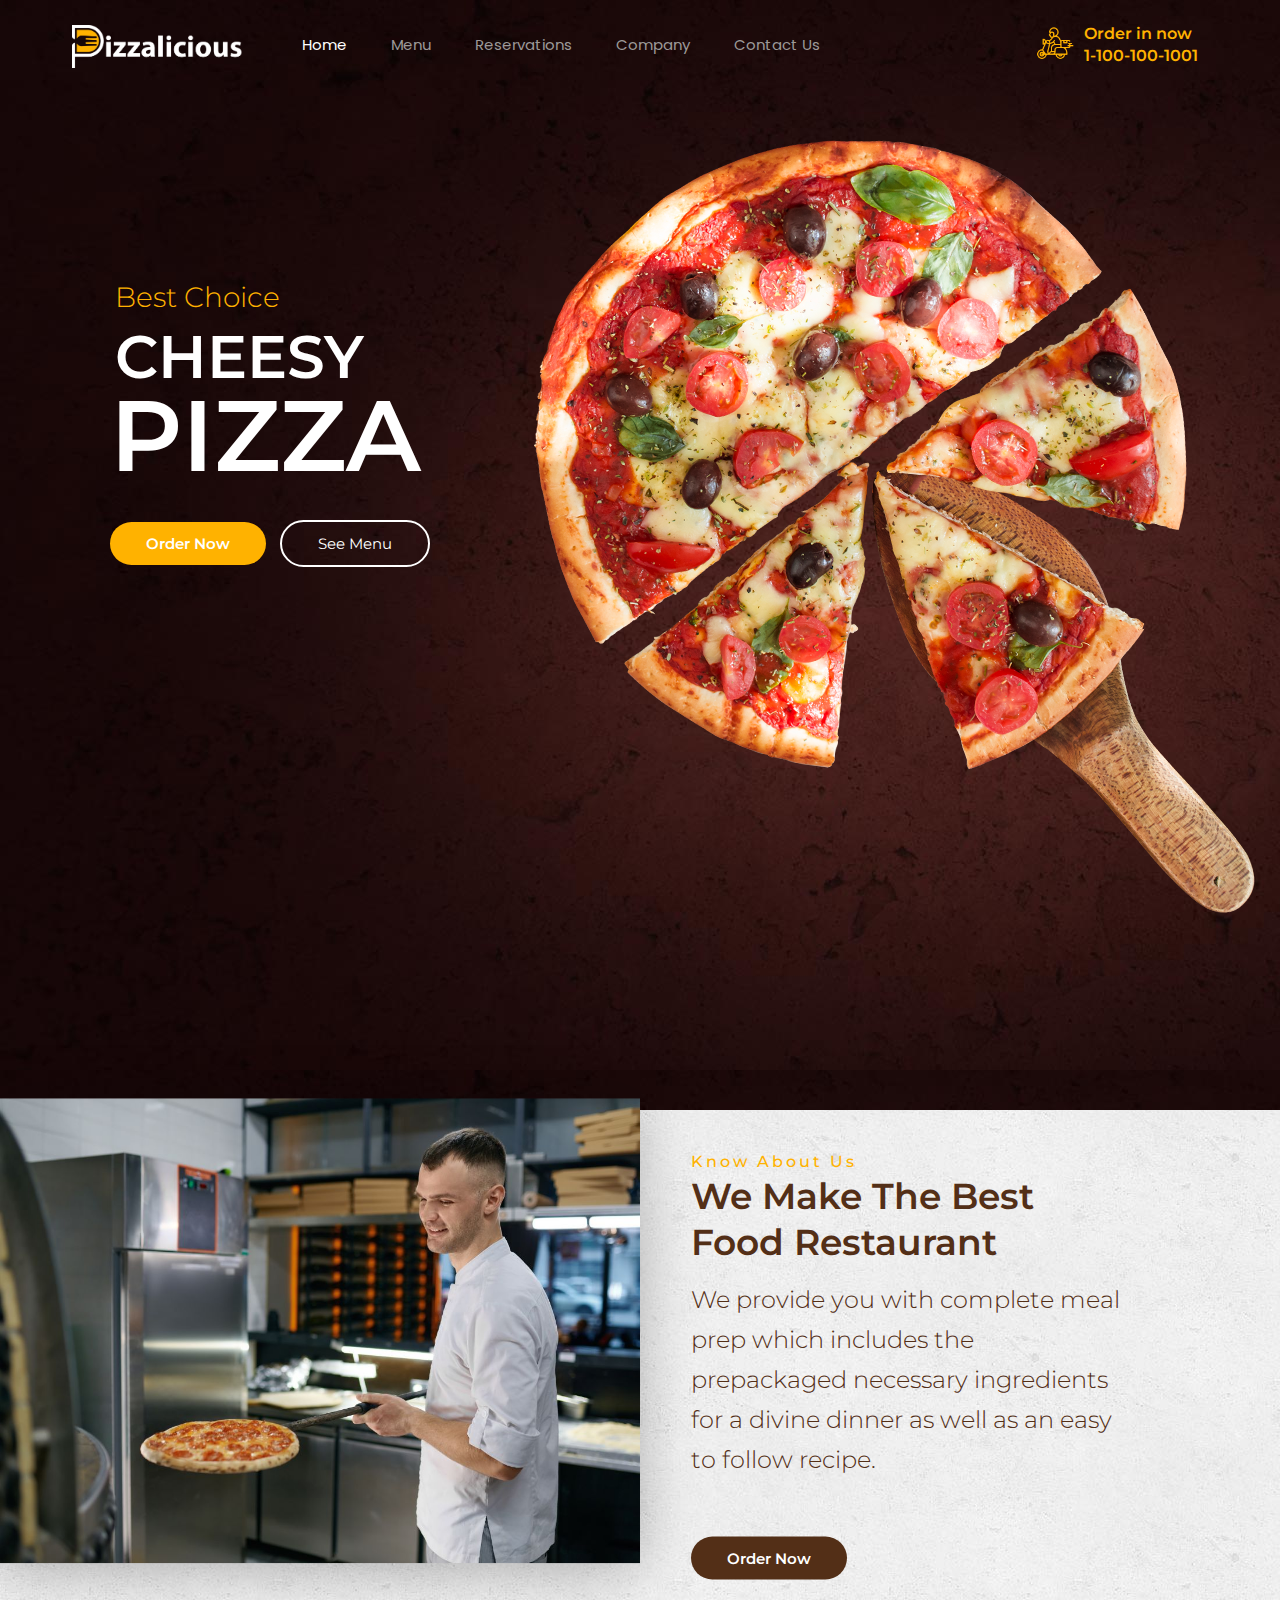
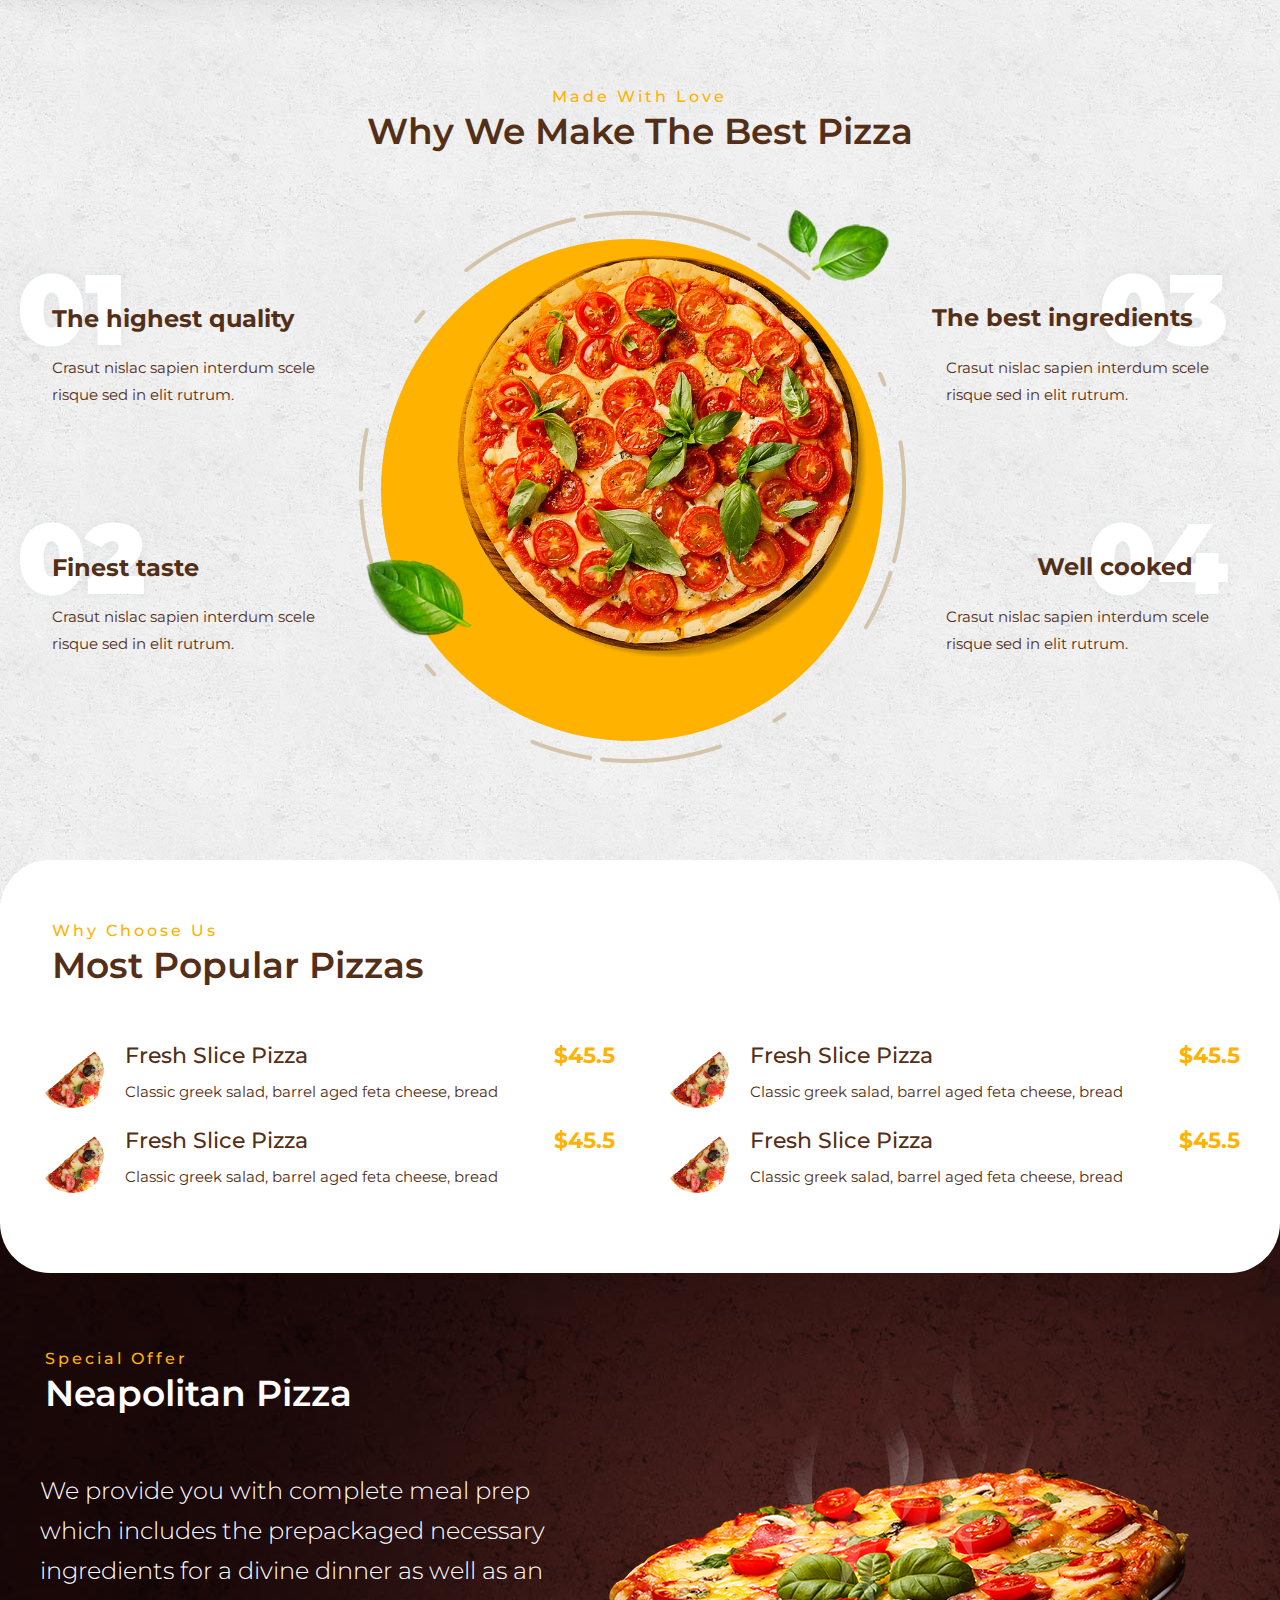
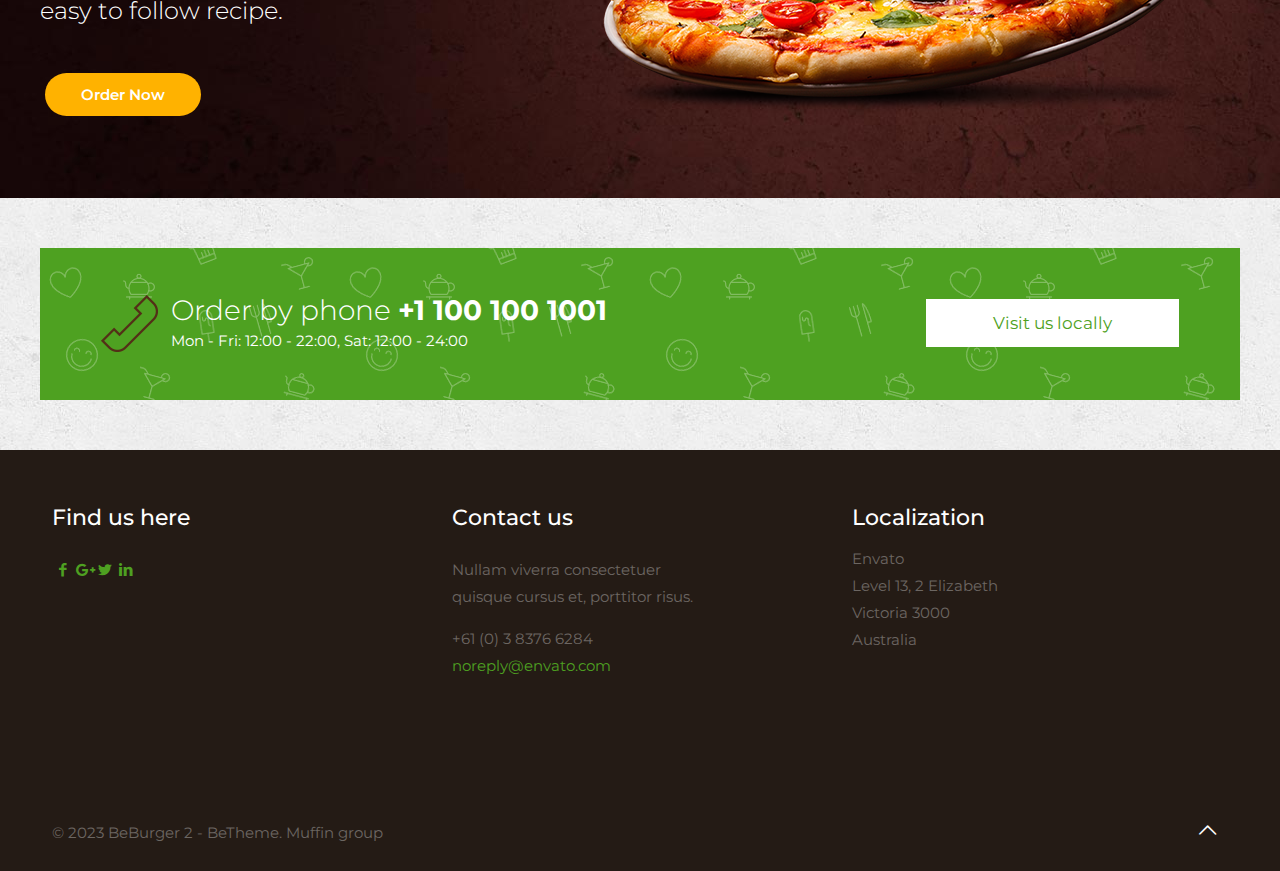
==== commit 92a7e9ad: "homepage complete" ====
--- a/index.html
+++ b/index.html
@@ -126,63 +126,6 @@
                                 </div>
                             </div>
                         
-                        <!-- <img src="content/burger2/images/burger2-slider-bg.jpg" title="burger2-slider-bg" width="1920" height="1070" data-bgposition="center center" data-bgfit="cover" data-bgrepeat="no-repeat" data-bgparallax="off" class="rev-slidebg"> -->
-                            <!-- <ul>
-                                <li data-index="rs-1" data-transition="fade" data-slotamount="default" data-hideafterloop="0" data-hideslideonmobile="off" data-easein="default" data-easeout="default" data-masterspeed="1500" data-delay="2000" data-rotate="0" data-saveperformance="off"
-                                    data-title="Slide" data-param1="" data-param2="" data-param3="" data-param4="" data-param5="" data-param6="" data-param7="" data-param8="" data-param9="" data-param10="" data-description="">
-                                    <img src="content/burger2/images/burger2-slider-bg-dark.jpg" title="burger2-slider-bg-dark" width="1920" height="1070" data-bgposition="center center" data-bgfit="cover" data-bgrepeat="no-repeat" data-bgparallax="off" class="rev-slidebg">
-                                    <div class="tp-caption   tp-resizeme rs-parallaxlevel-2" id="slide-1-layer-1" data-x="center" data-hoffset="" data-y="center" data-voffset="" data-width="['none','none','none','none']" data-height="['none','none','none','none']" data-type="image" data-responsive_offset="on"
-                                        data-frames='[{"delay":0,"speed":2000,"frame":"0","from":"opacity:0;","to":"o:1;","ease":"Power3.easeInOut"},{"delay":"wait","speed":2970,"frame":"999","to":"opacity:0;","ease":"Power4.easeIn"}]' data-textAlign="['inherit','inherit','inherit','inherit']"
-                                        data-paddingtop="[0,0,0,0]" data-paddingright="[0,0,0,0]" data-paddingbottom="[0,0,0,0]" data-paddingleft="[0,0,0,0]" style="z-index: 5;"><img src="content/burger2/images/burger2_slider_burger1.png" data-ww="450px" data-hh="331px" width="565" height="415">
-                                    </div>
-                                    <div class="tp-caption   tp-resizeme" id="slide-1-layer-2" data-x="center" data-hoffset="" data-y="center" data-voffset="" data-width="['auto']" data-height="['auto']" data-type="text" data-responsive_offset="on" data-frames='[{"delay":10,"speed":1620,"frame":"0","from":"opacity:0;","to":"o:1;","ease":"Power4.easeInOut"},{"delay":"+190","speed":1000,"frame":"999","to":"opacity:0;","ease":"Power4.easeIn"}]'
-                                        data-textAlign="['inherit','inherit','inherit','inherit']" data-paddingtop="[0,0,0,0]" data-paddingright="[0,0,0,0]" data-paddingbottom="[0,0,0,0]" data-paddingleft="[0,0,0,0]" style="z-index: 6; white-space: nowrap; font-size: 75px; line-height: 80px; font-weight: 300; color: #f4f4f4; letter-spacing: 0px;font-family:Montserrat;">
-                                        Discover the <b style="font-size:76px">real</b> taste
-                                    </div>
-                                    <div class="tp-caption tp-shape tp-shapewrapper  tp-resizeme" id="slide-1-layer-3" data-x="677" data-y="441" data-width="['161']" data-height="['12']" data-type="shape" data-responsive_offset="on" data-frames='[{"delay":530,"speed":1100,"frame":"0","from":"y:15px;opacity:0;","to":"o:1;rZ:356;","ease":"Power4.easeOut"},{"delay":"+190","speed":1000,"frame":"999","to":"opacity:0;","ease":"Power4.easeIn"}]'
-                                        data-textAlign="['inherit','inherit','inherit','inherit']" data-paddingtop="[0,0,0,0]" data-paddingright="[0,0,0,0]" data-paddingbottom="[0,0,0,0]" data-paddingleft="[0,0,0,0]" style="z-index: 7;background-color:rgb(244,244,244);"></div>
-                                </li>
-                                <li data-index="rs-2" data-transition="fade" data-slotamount="default" data-hideafterloop="0" data-hideslideonmobile="off" data-easein="Power4.easeOut" data-easeout="default" data-masterspeed="2000" data-rotate="0" data-saveperformance="off" data-title="Slide"
-                                    data-param1="" data-param2="" data-param3="" data-param4="" data-param5="" data-param6="" data-param7="" data-param8="" data-param9="" data-param10="" data-description="">
-                                    <img src="content/burger2/images/burger2-slider-bg.jpg" title="burger2-slider-bg" width="1920" height="1070" data-bgposition="center center" data-bgfit="cover" data-bgrepeat="no-repeat" data-bgparallax="off" class="rev-slidebg">
-                                    <div class="tp-caption   tp-resizeme rs-parallaxlevel-3" id="slide-2-layer-2" data-x="center" data-hoffset="-226" data-y="center" data-voffset="-171" data-width="['none','none','none','none']" data-height="['none','none','none','none']" data-type="image"
-                                        data-responsive_offset="on" data-frames='[{"delay":1310,"speed":1610,"frame":"0","from":"x:20px;y:20px;opacity:0;","to":"o:1;","ease":"Power3.easeOut"},{"delay":"wait","speed":300,"frame":"999","to":"opacity:0;","ease":"Power3.easeOut"}]'
-                                        data-textAlign="['inherit','inherit','inherit','inherit']" data-paddingtop="[0,0,0,0]" data-paddingright="[0,0,0,0]" data-paddingbottom="[0,0,0,0]" data-paddingleft="[0,0,0,0]" style="z-index: 5;"><img src="content/burger2/images/burger2-slider-B.png" data-ww="100px" data-hh="110px" width="126" height="139">
-                                    </div>
-                                    <div class="tp-caption   tp-resizeme rs-parallaxlevel-3" id="slide-2-layer-3" data-x="center" data-hoffset="15" data-y="center" data-voffset="-189" data-width="['none','none','none','none']" data-height="['none','none','none','none']" data-type="image"
-                                        data-responsive_offset="on" data-frames='[{"delay":1350,"speed":1830,"frame":"0","from":"y:20px;opacity:0;","to":"o:1;","ease":"Power3.easeOut"},{"delay":"wait","speed":300,"frame":"999","to":"opacity:0;","ease":"Power3.easeInOut"}]'
-                                        data-textAlign="['inherit','inherit','inherit','inherit']" data-paddingtop="[0,0,0,0]" data-paddingright="[0,0,0,0]" data-paddingbottom="[0,0,0,0]" data-paddingleft="[0,0,0,0]" style="z-index: 6;"><img src="content/burger2/images/burger2-slider-U.png" data-ww="100px" data-hh="109px" width="124" height="135">
-                                    </div>
-                                    <div class="tp-caption   tp-resizeme rs-parallaxlevel-3" id="slide-2-layer-4" data-x="center" data-hoffset="241" data-y="center" data-voffset="-160" data-width="['none','none','none','none']" data-height="['none','none','none','none']" data-type="image"
-                                        data-responsive_offset="on" data-frames='[{"delay":1430,"speed":2190,"frame":"0","from":"x:-20px;y:20px;opacity:0;","to":"o:1;","ease":"Power3.easeOut"},{"delay":"wait","speed":300,"frame":"999","to":"opacity:0;","ease":"Power3.easeInOut"}]'
-                                        data-textAlign="['inherit','inherit','inherit','inherit']" data-paddingtop="[0,0,0,0]" data-paddingright="[0,0,0,0]" data-paddingbottom="[0,0,0,0]" data-paddingleft="[0,0,0,0]" style="z-index: 7;"><img src="content/burger2/images/burger2-slider-3R.png" data-ww="100px" data-hh="117px" width="155" height="182">
-                                    </div>
-                                    <div class="tp-caption   tp-resizeme rs-parallaxlevel-3" id="slide-2-layer-5" data-x="center" data-hoffset="-226" data-y="center" data-voffset="132" data-width="['none','none','none','none']" data-height="['none','none','none','none']" data-type="image"
-                                        data-responsive_offset="on" data-frames='[{"delay":1560,"speed":2210,"frame":"0","from":"x:20px;y:-20px;opacity:0;","to":"o:1;","ease":"Power3.easeOut"},{"delay":"wait","speed":300,"frame":"999","to":"opacity:0;","ease":"Power3.easeInOut"}]'
-                                        data-textAlign="['inherit','inherit','inherit','inherit']" data-paddingtop="[0,0,0,0]" data-paddingright="[0,0,0,0]" data-paddingbottom="[0,0,0,0]" data-paddingleft="[0,0,0,0]" style="z-index: 8;"><img src="content/burger2/images/burger2-slider-G.png" data-ww="120px" data-hh="120px" width="170" height="170">
-                                    </div>
-                                    <div class="tp-caption   tp-resizeme rs-parallaxlevel-3" id="slide-2-layer-7" data-x="center" data-hoffset="258" data-y="center" data-voffset="116" data-width="['none','none','none','none']" data-height="['none','none','none','none']" data-type="image"
-                                        data-responsive_offset="on" data-frames='[{"delay":1820,"speed":2280,"frame":"0","from":"x:-20px;y:-20px;opacity:0;","to":"o:1;","ease":"Power3.easeOut"},{"delay":"wait","speed":300,"frame":"999","to":"opacity:0;","ease":"Power3.easeInOut"}]'
-                                        data-textAlign="['inherit','inherit','inherit','inherit']" data-paddingtop="[0,0,0,0]" data-paddingright="[0,0,0,0]" data-paddingbottom="[0,0,0,0]" data-paddingleft="[0,0,0,0]" style="z-index: 9;"><img src="content/burger2/images/burger2-slider-6R.png" data-ww="100px" data-hh="106px" width="129" height="137">
-                                    </div>
-                                    <div class="tp-caption   tp-resizeme rs-parallaxlevel-2" id="slide-2-layer-1" data-x="center" data-hoffset="" data-y="center" data-voffset="" data-width="['none','none','none','none']" data-height="['none','none','none','none']" data-type="image" data-responsive_offset="on"
-                                        data-frames='[{"delay":10,"speed":2000,"frame":"0","from":"opacity:0;","to":"o:1;","ease":"Power4.easeOut"},{"delay":"wait","speed":310,"frame":"999","to":"opacity:0;","ease":"Power3.easeInOut"}]' data-textAlign="['inherit','inherit','inherit','inherit']"
-                                        data-paddingtop="[0,0,0,0]" data-paddingright="[0,0,0,0]" data-paddingbottom="[0,0,0,0]" data-paddingleft="[0,0,0,0]" style="z-index: 10;"><img src="content/burger2/images/burger2_slider_burger2.png" data-ww="450px" data-hh="330px" width="567" height="416">
-                                    </div>
-                                    <div class="tp-caption   tp-resizeme rs-parallaxlevel-1" id="slide-2-layer-6" data-x="center" data-hoffset="32" data-y="center" data-voffset="181" data-width="['none','none','none','none']" data-height="['none','none','none','none']" data-type="image"
-                                        data-responsive_offset="on" data-frames='[{"delay":1710,"speed":2120,"frame":"0","from":"y:20px;opacity:0;","to":"o:1;","ease":"Power3.easeOut"},{"delay":"wait","speed":300,"frame":"999","to":"opacity:0;","ease":"Power3.easeInOut"}]'
-                                        data-textAlign="['inherit','inherit','inherit','inherit']" data-paddingtop="[0,0,0,0]" data-paddingright="[0,0,0,0]" data-paddingbottom="[0,0,0,0]" data-paddingleft="[0,0,0,0]" style="z-index: 11;"><img src="content/burger2/images/burger2-slider-E.png" data-ww="100px" data-hh="121px" width="146" height="177">
-                                    </div>
-                                    <div class="tp-caption   tp-resizeme" id="slide-2-layer-8" data-x="center" data-hoffset="" data-y="bottom" data-voffset="29" data-width="['auto']" data-height="['auto']" data-type="text" data-actions='[{"event":"click","action":"scrollbelow","offset":"px","delay":"100","speed":"800","ease":"Linear.easeNone"}]'
-                                        data-responsive_offset="on" data-frames='[{"delay":10,"speed":1110,"frame":"0","from":"opacity:0;","to":"o:1;","ease":"Power3.easeInOut"},{"delay":"wait","speed":300,"frame":"999","to":"opacity:0;","ease":"Power3.easeInOut"}]'
-                                        data-textAlign="['inherit','inherit','inherit','inherit']" data-paddingtop="[0,0,0,0]" data-paddingright="[0,0,0,0]" data-paddingbottom="[0,0,0,0]" data-paddingleft="[0,0,0,0]" style="z-index: 12; white-space: nowrap; font-size: 20px; line-height: 22px; font-weight: 400; color: #f4f4f4; letter-spacing: 0px;font-family:Montserrat;cursor:pointer;">
-                                        Discover more
-                                    </div>
-                                    <div class="tp-caption tp-shape tp-shapewrapper  tp-resizeme" id="slide-2-layer-9" data-x="center" data-hoffset="45" data-y="center" data-voffset="374" data-width="['52']" data-height="['2']" data-type="shape"
-                                        data-responsive_offset="on" data-frames='[{"delay":10,"speed":1110,"frame":"0","from":"y:3px;opacity:0;","to":"o:1;rZ:358;","ease":"Power3.easeInOut"},{"delay":"wait","speed":300,"frame":"999","to":"opacity:0;","ease":"Power3.easeInOut"}]'
-                                        data-textAlign="['inherit','inherit','inherit','inherit']" data-paddingtop="[0,0,0,0]" data-paddingright="[0,0,0,0]" data-paddingbottom="[0,0,0,0]" data-paddingleft="[0,0,0,0]" style="z-index: 13;background-color:rgb(244,244,244);"></div>
-                                </li>
-                            </ul> -->
                         </div>
                     </div>
                 </div>
@@ -192,33 +135,6 @@
             <div class="content_wrapper clearfix">
                 <div class="sections_group">
                     <div class="entry-content">
-                        <!-- <div class="section mcb-section bg-cover" style="padding-top:150px; padding-bottom:125px; background-image:url(content/burger2/images/pizza_section2_bg.jpg); background-repeat:no-repeat; background-position:left bottom">
-                            <div class="section_wrapper mcb-section-inner">
-                                <div class="wrap mcb-wrap one-second valign-top clearfix">
-                                    <div class="mcb-wrap-inner">
-                                        <div class="column mcb-column one column_column">
-                                            <div class="column_attr clearfix">
-                                                <h5>LOREM IPSUM DOLOR MIT SAMET</h5>
-                                                <h2>Since 1984. We believe that
-                                                    <br>
-                                                    <b>healthy food</b> is tasty.</h2>
-                                                <hr class="no_line" style="margin:0 auto 10px">
-                                                <p class="big">
-                                                    Quis nostrud exercitation ullamco laboris nisi ut aliquip ex ea commodo continuer. dolor in reprehenderit in voluptate
-                                                </p>
-                                            </div>
-                                        </div>
-                                        <div class="column mcb-column three-fifth column_image">
-                                            <div class="image_frame image_item no_link scale-with-grid no_border">
-                                                <div class="image_wrapper">
-                                                    <img class="scale-with-grid" src="content/burger2/images/burger2-home-singnature.png">
-                                                </div>
-                                            </div>
-                                        </div>
-                                    </div>
-                                </div>
-                            </div>
-                        </div> -->
                         <div class="section mcb-section no-margin-h no-margin-v equal-height-wrap full-width" style="padding-top:0px; padding-bottom:0px">
                             <div class="section_wrapper mcb-section-inner">
                                 <div class="wrap mcb-wrap one-second valign-middle move-up clearfix" style="margin-top:-30px" data-mobile="no-up">
@@ -226,7 +142,7 @@
                                         <div class="column mcb-column one column_image burger2-shadow">
                                             <div class="image_frame image_item no_link scale-with-grid no_border">
                                                 <div class="image_wrapper">
-                                                    <img class="scale-with-grid" src="content/burger2/images/burger2-home-slider-slide1.jpg">
+                                                    <img class="scale-with-grid" src="content/burger2/images/pizzalious-about.jpg">
                                                 </div>
                                             </div>
                                         </div>
@@ -266,7 +182,7 @@
                                 </div>
                             </div>
                         </div>
-                        <div class="section mcb-section" style="padding-top:75px; padding-bottom:50px">
+                        <div class="section mcb-section" style="padding-top:75px; padding-bottom:300px">
                             <div class="section_wrapper mcb-section-inner">
                                 <div class="wrap mcb-wrap one valign-top clearfix">
                                     <div class="mcb-wrap-inner">
@@ -334,8 +250,9 @@
                                     </div>
                                     <div class="column custom-one-second">
                                         <div class="bs-circle-box">
-
-                                        </div>
+                                        </div>
+                                        
+                                        <img src="content/burger2/images/menu-bg.png" alt="">
                                     </div>
                                     <div class="column custom-one-fourth right-side">
                                         <div class="custom-bs-wrapper">
@@ -378,82 +295,6 @@
                                         </div>
                                     </div>
                                 </div>
-                                <!-- <div class="wrap mcb-wrap one-fourth valign-top clearfix">
-                                    <div class="mcb-wrap-inner">
-                                        <div class="column mcb-column one column_image">
-                                            <div class="image_frame image_item no_link scale-with-grid aligncenter no_border">
-                                                <div class="image_wrapper">
-                                                    <img class="scale-with-grid" src="content/burger2/images/burger2-home-burger1.png">
-                                                </div>
-                                            </div>
-                                        </div>
-                                        <div class="column mcb-column one column_column">
-                                            <div class="column_attr clearfix align_center" style="padding:0 5%;">
-                                                <h3><b>Bacon and salad Sandwich</b></h3>
-                                                <div class="image_frame image_item no_link scale-with-grid aligncenter no_border" style="margin-bottom:20px;">
-                                                    <div class="image_wrapper">
-                                                        <img class="scale-with-grid" src="content/burger2/images/burger2-home-divider.png">
-                                                    </div>
-                                                </div>
-                                                <p>
-                                                    <b>Aliquam ac dui vel dui vulputate consectetur ipsum vent</b>
-                                                </p>
-                                            </div>
-                                        </div>
-                                    </div>
-                                </div>
-                                <div class="wrap mcb-wrap one-second valign-top clearfix">
-                                    <div class="mcb-wrap-inner">
-                                        <div class="column mcb-column one column_image">
-                                            <div class="image_frame image_item no_link scale-with-grid aligncenter no_border">
-                                                <div class="image_wrapper">
-                                                    <img class="scale-with-grid" src="content/burger2/images/burger2-home-burger2.png">
-                                                </div>
-                                            </div>
-                                        </div>
-                                        <div class="column mcb-column one column_column">
-                                            <div class="column_attr clearfix align_center" style="padding:0 5%;">
-                                                <h3><b>Double Cheese
-													<br>
-													Burger</b></h3>
-                                                <div class="image_frame image_item no_link scale-with-grid aligncenter no_border" style="margin-bottom:20px;">
-                                                    <div class="image_wrapper">
-                                                        <img class="scale-with-grid" src="content/burger2/images/burger2-home-divider.png">
-                                                    </div>
-                                                </div>
-                                                <p>
-                                                    <b>Aliquam ac dui vel dui vulputate consectetur ipsum vent</b>
-                                                </p>
-                                            </div>
-                                        </div>
-                                    </div>
-                                </div>
-                                <div class="wrap mcb-wrap one-fourth valign-top clearfix">
-                                    <div class="mcb-wrap-inner">
-                                        <div class="column mcb-column one column_image">
-                                            <div class="image_frame image_item no_link scale-with-grid aligncenter no_border">
-                                                <div class="image_wrapper">
-                                                    <img class="scale-with-grid" src="content/burger2/images/burger2-home-burger3.png">
-                                                </div>
-                                            </div>
-                                        </div>
-                                        <div class="column mcb-column one column_column">
-                                            <div class="column_attr clearfix align_center" style="padding:0 5%;">
-                                                <h3><b>Grand Beef
-													<br>
-													Burger</b></h3>
-                                                <div class="image_frame image_item no_link scale-with-grid aligncenter no_border" style="margin-bottom:20px;">
-                                                    <div class="image_wrapper">
-                                                        <img class="scale-with-grid" src="content/burger2/images/burger2-home-divider.png">
-                                                    </div>
-                                                </div>
-                                                <p>
-                                                    <b>Aliquam ac dui vel dui vulputate consectetur ipsum vent</b>
-                                                </p>
-                                            </div>
-                                        </div>
-                                    </div>
-                                </div> -->
                             </div>
                         </div>
                         <div class="section mcb-section popular-menu-section" style="padding-top:75px; padding-bottom:50px">
@@ -470,36 +311,63 @@
                                 </div>
                                 <div class="menu-list-wrapper">
                                     <div class="menu-list menu-list-1" id="menu-list-1">
-                                        <!-- <div class="menu-item">
-                                            <div class="menu-item-image">
-                                                <img src="content/burger2/images/img-04-1.png" alt="">
-                                            </div>
-                                            <div class="menu-item-content">
-                                                <h4 class="menu-item-name">
-                                                    Fresh School Burger
-                                                </h4>
-                                                <div class="menu-item-desc">
-                                                    Classic greek salad, barrel aged feta cheese, bread
-                                                </div>
-                                            </div>
-                                            <h4 class="menu-item-price">
-                                                $44.95
-                                            </h4>
+
+                                    </div>
+                                    <div class="menu-list menu-list-2" id="menu-list-2">
+
+                                    </div>
+                                </div>
+                            </div>
+                            <div class="section_wrapper mcb-section-inner offer-section">
+                                <div class="wrap mcb-wrap one valign-top clearfix offer-content">
+                                    <div class="mcb-wrap-inner">
+                                        <div class="column mcb-column one column_column">
+                                            <div class="column_attr clearfix align_left">
+                                                <h5>Special Offer</h5>
+                                                <h2>Neapolitan Pizza</h2>
+                                            </div>
+                                        </div>
+                                        
+                                        <!-- <div class="column mcb-column one-second column_column">
+                                            <div class="column_attr clearfix">
+                                                <p class="big">
+                                                    We provide you with complete meal prep which includes the prepackaged necessary ingredients for a divine dinner as well as an easy to follow recipe.
+                                                </p>
+                                            </div>
+                                        </div>
+                                        <div class="column mcb-column one-second column_column">
+                                            <div class="column_attr clearfix">
+                                                <p id="offer-countdown"></p>
+                                            </div>
                                         </div> -->
                                     </div>
-                                    <div class="menu-list menu-list-2" id="menu-list-2">
-
-                                    </div>
-                                </div>
-                            </div>
-                        </div>
-                        <div class="section mcb-section no-margin-v dark" style="padding-top:0px; padding-bottom:50px">
+                                    <div class="offer-txt-content">
+                                        <p class="big">
+                                            We provide you with complete meal prep which includes the prepackaged necessary ingredients for a divine dinner as well as an easy to follow recipe.
+                                        </p>
+                                        <p id="offer-countdown"></p>
+                                    </div>
+                                    <div class="column mcb-column five-sixth column_column">
+                                        <div class="column_attr clearfix">
+                                            <div class="banner_cta">
+                                                <a class="cus_button button_fill" href="#">Order Now</a>
+                                            </div>
+                                        </div>
+                                    </div>
+                                </div>
+                                    
+                                <div class="offer-img">
+                                    <img src="content/burger2/images/pizza-part-01.png" alt="">
+                                </div>
+                            </div>
+                        </div>
+                        <div class="section mcb-section no-margin-v dark" style="padding-top:50px; padding-bottom:50px">
                             <div class="section_wrapper mcb-section-inner">
                                 <div class="wrap mcb-wrap one valign-top clearfix" style="padding:30px 50px; background-image:url(content/burger2/images/burger2-home-greenbg.png); background-repeat:repeat; background-position:left top">
                                     <div class="mcb-wrap-inner">
                                         <div class="column mcb-column three-fourth column_column">
                                             <div class="column_attr clearfix" style="background-image:url('content/burger2/images/burger2-home-phone-icon.png'); background-repeat:no-repeat; background-position:left center; padding:15px 0 15px 70px;">
-                                                <h3 style="margin-bottom:0;">Order by phone <b>+54 488 695 239</b></h3>
+                                                <h3 style="margin-bottom:0;">Order by phone <b>+1 100 100 1001</b></h3>
                                                 <p style="margin-bottom:0;">
                                                     Mon - Fri: 12:00 - 22:00, Sat: 12:00 - 24:00
                                                 </p>
@@ -515,7 +383,7 @@
                                 </div>
                             </div>
                         </div>
-                        <div class="section mcb-section" style="padding-top:50px; padding-bottom:150px">
+                        <!-- <div class="section mcb-section" style="padding-top:50px; padding-bottom:150px">
                             <div class="section_wrapper mcb-section-inner">
                                 <div class="wrap mcb-wrap one valign-top clearfix">
                                     <div class="mcb-wrap-inner">
@@ -530,7 +398,7 @@
                                 </div>
                             </div>
                             <div class="section-decoration bottom" style="background-image:url(content/burger2/images/burger2-footer-top-bg.png);height:109px"></div>
-                        </div>
+                        </div> -->
                     </div>
                 </div>
             </div>
@@ -586,7 +454,7 @@
                     <div class="column one">
                         <a id="back_to_top" class="button button_js" href="#"><i class="icon-up-open-big"></i></a>
                         <div class="copyright">
-                            &copy; 2018 BeBurger 2 - BeTheme. Muffin group - HTML by <a target="_blank" rel="nofollow" href="http://bit.ly/1M6lijQ">BeantownThemes</a>
+                            &copy; 2023 BeBurger 2 - BeTheme. Muffin group
                         </div>
                     </div>
                 </div>
@@ -614,6 +482,7 @@
     <script src="js/translate3d.js"></script>
     <script src="js/scripts.js"></script>
     <script src="js/custom.js"></script>
+    <script src="js/countdown.js"></script>
 
     <script src="plugins/rs-plugin-5.3.1/js/jquery.themepunch.tools.min.js"></script>
     <script src="plugins/rs-plugin-5.3.1/js/jquery.themepunch.revolution.min.js"></script>
--- a/content/burger2/css/custom.css
+++ b/content/burger2/css/custom.css
@@ -242,7 +242,7 @@
 
 .custom-fullheight {
     display: flex;
-    padding-bottom: 250px;
+    /* padding-bottom: 250px; */
 }
 
 .custom-one-fourth {
@@ -254,6 +254,16 @@
 
 .custom-one-second {
     flex: 2;
+}
+
+.custom-one-second img {
+    position: relative;
+    z-index: 3333;
+}
+
+.custom-one-second img:hover {
+    margin-left: -20px;
+    transition: margin-left .5s;
 }
 
 .custom-best-section {
@@ -366,7 +376,7 @@
     padding: 60px 40px;
     display: flex;
     flex-direction: column;
-    top: -220px;
+    margin-top: -220px;
 }
 
 .menu-list-wrapper {
@@ -407,3 +417,44 @@
     color: #ffb200;
 }
 
+.offer-section {
+    padding-top: 75px;
+    display: flex;
+    column-gap: 50px;
+}
+
+.offer-section h2, .offer-section p {
+    color: #fff;
+}
+
+.offer-section .offer-content {
+    display: flex;
+    flex-direction: column;
+    flex: 1;
+}
+
+.offer-txt-content {
+    display: flex;
+    flex-direction: column;
+}
+
+.countdown-wrapper {
+    display: flex;
+    justify-content: space-between;
+    margin-top: 50px;
+}
+
+.countdown-wrapper .cd-item {
+    display: flex;
+    flex-direction: column;
+}
+
+.cd-item h2 {
+    color: #ffb200;
+    margin-bottom: 0;
+}
+
+.offer-section .banner_cta {
+    padding-top: 20px;
+}
+
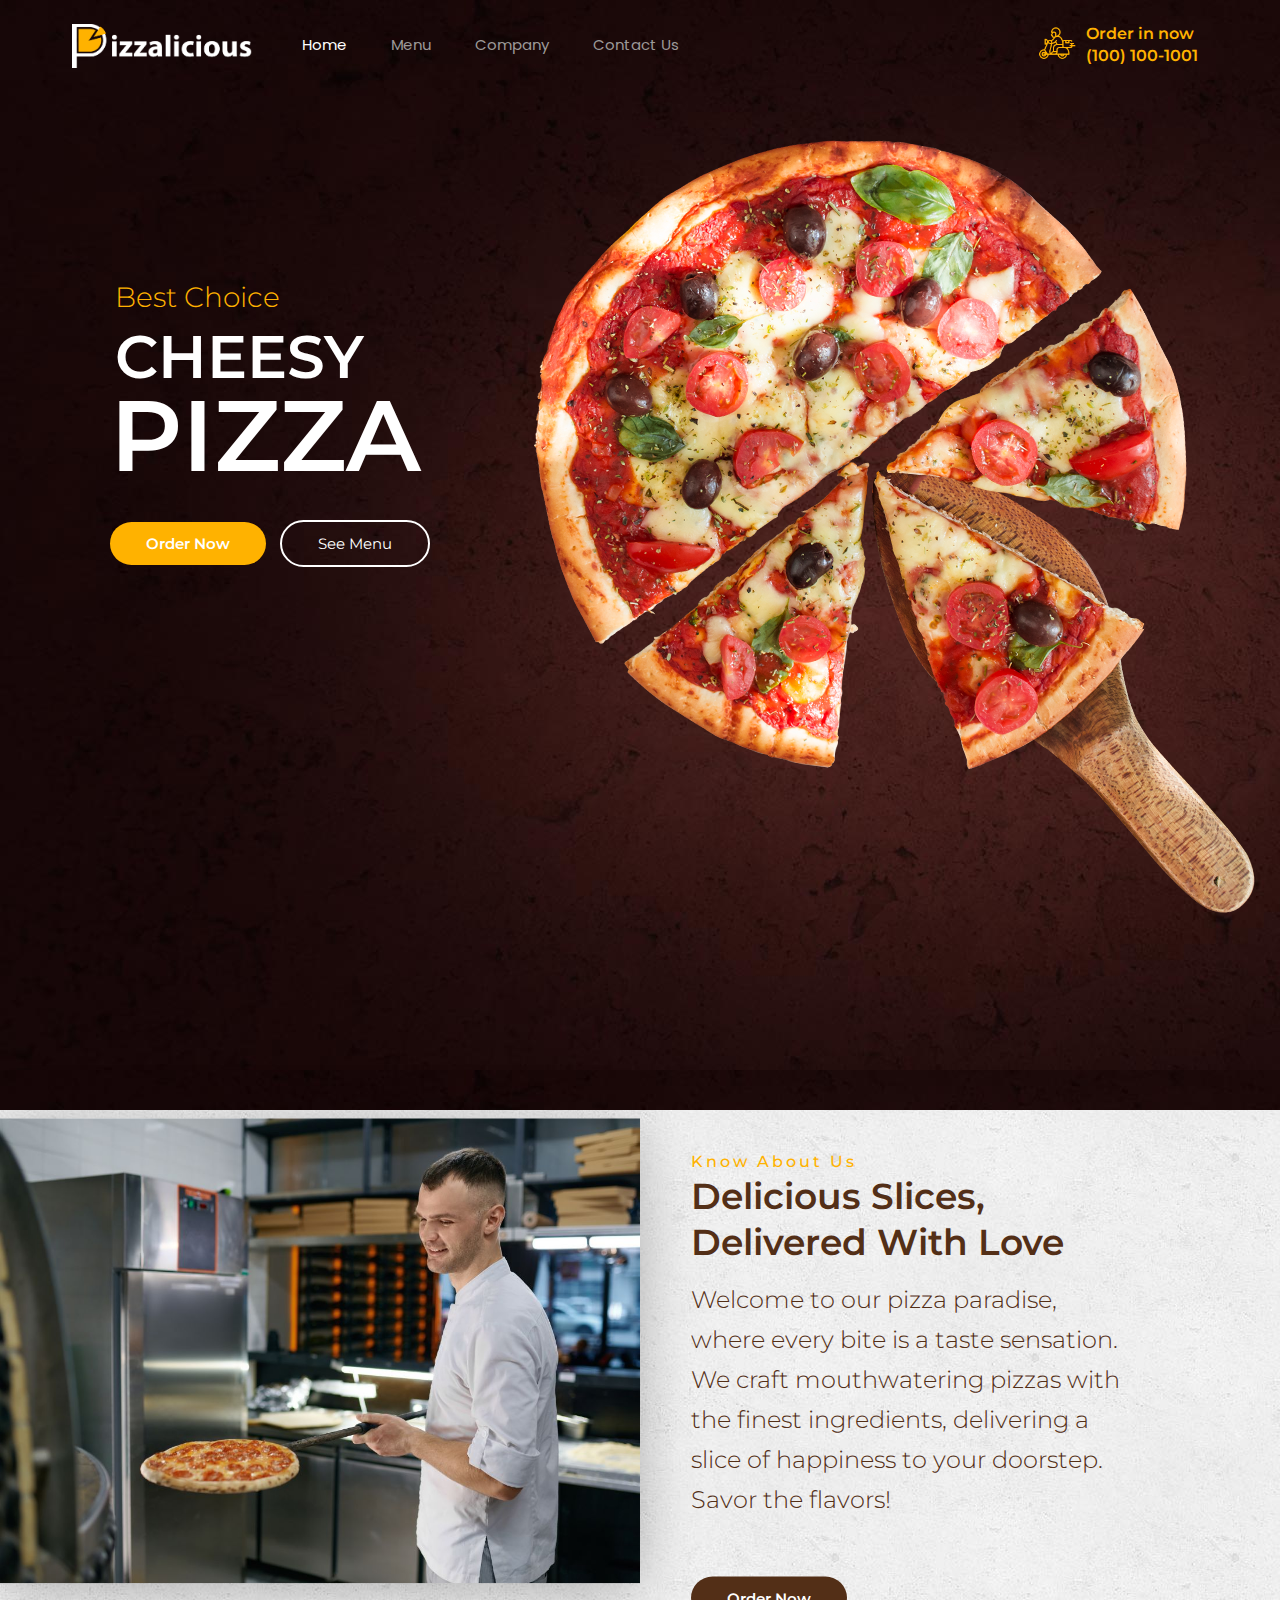
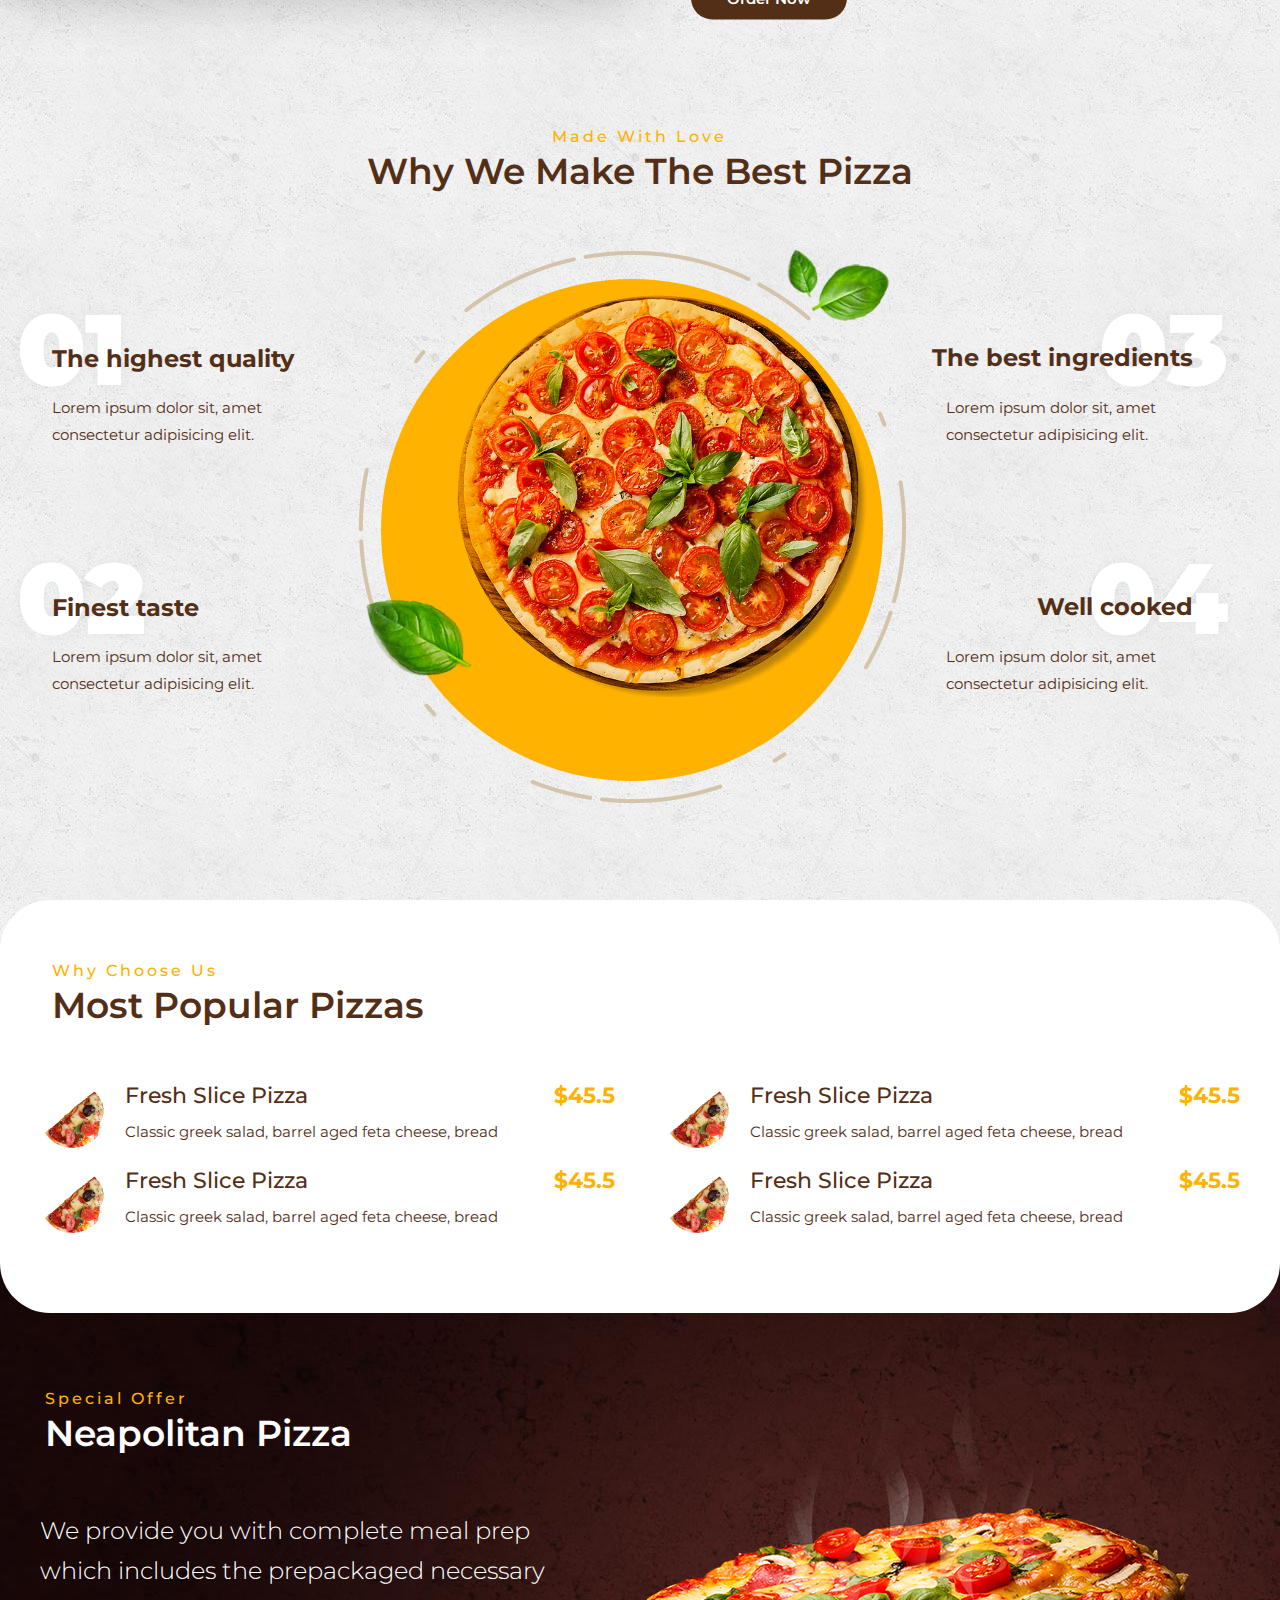
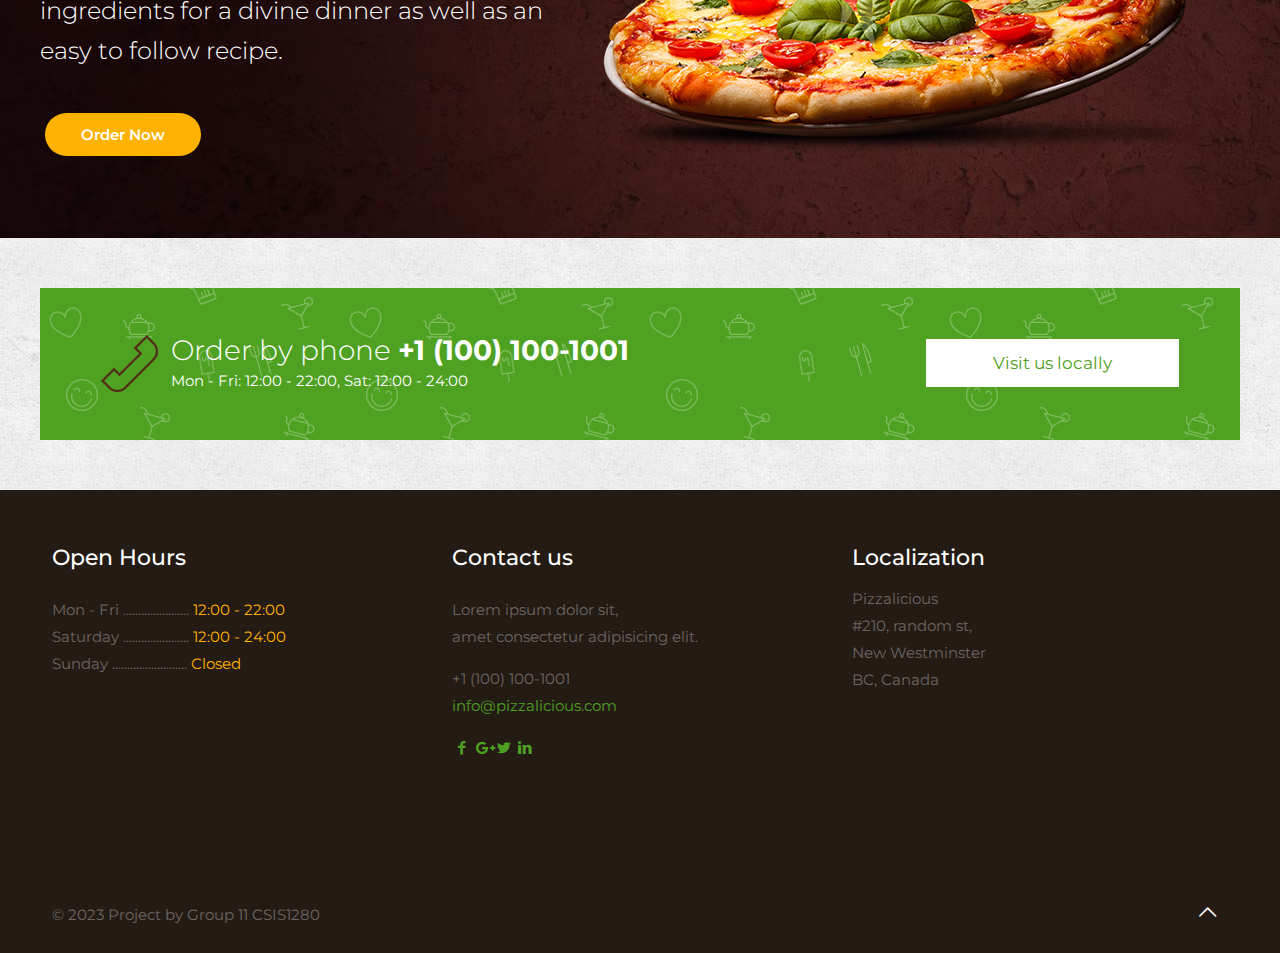
==== commit 229fb87d: "website ready" ====
--- a/index.html
+++ b/index.html
@@ -60,9 +60,9 @@
                                             <li>
                                                 <a href="content/burger2/menu-prices.html"><span>Menu</span></a>
                                             </li>
-                                            <li>
-                                                <a href="content/burger2/gallery.html"><span>Reservations</span></a>
-                                            </li>
+                                            <!-- <li>
+                                                <a href="content/burger2/reservation.html"><span>Reservations</span></a>
+                                            </li> -->
                                         <!-- </ul>
                                         <ul id="menu-menu-right" class="menu menu-main menu_right"> -->
                                             <li>
@@ -80,11 +80,11 @@
                                 </div>
                                 <div class="logo delivery">
                                     <!-- <a id="logo" href="index.html" title="Pizzalicious" data-height="60" data-padding="15"><img class="logo-main scale-with-grid" src="content/burger2/images/burger_logo.png" data-retina="content/burger2/images/burger_logo_retina.png" data-height="23"><img class="logo-sticky scale-with-grid" src="content/burger2/images/burger_logo.png" data-retina="content/burger2/images/burger_logo_retina.png" data-height="23"><img class="logo-mobile scale-with-grid" src="content/burger2/images/burger_logo.png" data-retina="content/burger2/images/burger_logo_retina.png" data-height="23"><img class="logo-mobile-sticky scale-with-grid" src="content/burger2/images/burger_logo.png" data-retina="content/burger2/images/burger_logo_retina.png" data-height="23"></a> -->
-                                    <a href="#">
+                                    <a href="tel:(100) 100-1001">
                                         <img class="delivery_img" src="content/burger2/images/fast-delivery.png" alt="">
                                         <div class="delivery_text">
                                             <h5>Order in now</h5>
-                                            <h5>1-100-100-1001</h5>
+                                            <h5>(100) 100-1001</h5>
                                         </div>
                                         
                                     </a>
@@ -107,8 +107,8 @@
                                     <h1>PIZZA</h1>
                                 </div>
                                 <div class="banner_cta">
-                                    <a class="cus_button button_fill" href="#">Order Now</a>
-                                    <a class="cus_button button_nofill" href="#">See Menu</a>
+                                    <a class="cus_button button_fill" href="content/burger2/contact.html">Order Now</a>
+                                    <a class="cus_button button_nofill" href="content/burger2/menu-prices.html">See Menu</a>
                                 </div>
                             </div>
                             <div class="banner_img_container">
@@ -153,8 +153,8 @@
                                         <div class="column mcb-column four-fifth column_column">
                                             <div class="column_attr clearfix">
                                                 <h5>Know About Us</h5>
-                                                <h2>We Make The Best
-                                                    <br>Food Restaurant</h2>
+                                                <h2>Delicious Slices,
+                                                    <br>Delivered With Love</h2>
                                             </div>
                                         </div>
                                         <!-- <div class="column mcb-column one column_image">
@@ -167,14 +167,14 @@
                                         <div class="column mcb-column five-sixth column_column">
                                             <div class="column_attr clearfix">
                                                 <p class="big">
-                                                    We provide you with complete meal prep which includes the prepackaged necessary ingredients for a divine dinner as well as an easy to follow recipe.
+                                                    Welcome to our pizza paradise, where every bite is a taste sensation. We craft mouthwatering pizzas with the finest ingredients, delivering a slice of happiness to your doorstep. Savor the flavors!
                                                 </p>
                                             </div>
                                         </div>
                                         <div class="column mcb-column five-sixth column_column">
                                             <div class="column_attr clearfix">
                                                 <div class="banner_cta">
-                                                    <a class="cus_button button_fill lightbg_btn" href="#">Order Now</a>
+                                                    <a class="cus_button button_fill lightbg_btn" href="content/burger2/contact.html">Order Now</a>
                                                 </div>
                                             </div>
                                         </div>
@@ -223,7 +223,7 @@
                                             </div>
                                             <div class="best-section-contents-inner-wrap">
                                                 <div class="best-section-heading-desc">
-                                                    Crasut nislac sapien interdum scele risque sed in elit rutrum.
+                                                    Lorem ipsum dolor sit, amet consectetur adipisicing elit.
                                                 </div>
                                             </div>
                                         </div>
@@ -242,7 +242,7 @@
                                             </div>
                                             <div class="best-section-contents-inner-wrap">
                                                 <div class="best-section-heading-desc">
-                                                    Crasut nislac sapien interdum scele risque sed in elit rutrum.
+                                                    Lorem ipsum dolor sit, amet consectetur adipisicing elit.
                                                 </div>
                                             </div>
                                         </div>
@@ -270,7 +270,7 @@
                                             </div>
                                             <div class="best-section-contents-inner-wrap">
                                                 <div class="best-section-heading-desc">
-                                                    Crasut nislac sapien interdum scele risque sed in elit rutrum.
+                                                    Lorem ipsum dolor sit, amet consectetur adipisicing elit.
                                                 </div>
                                             </div>
                                         </div>
@@ -289,7 +289,7 @@
                                             </div>
                                             <div class="best-section-contents-inner-wrap">
                                                 <div class="best-section-heading-desc">
-                                                    Crasut nislac sapien interdum scele risque sed in elit rutrum.
+                                                    Lorem ipsum dolor sit, amet consectetur adipisicing elit.
                                                 </div>
                                             </div>
                                         </div>
@@ -350,7 +350,7 @@
                                     <div class="column mcb-column five-sixth column_column">
                                         <div class="column_attr clearfix">
                                             <div class="banner_cta">
-                                                <a class="cus_button button_fill" href="#">Order Now</a>
+                                                <a class="cus_button button_fill" href="content/burger2/contact.html">Order Now</a>
                                             </div>
                                         </div>
                                     </div>
@@ -367,7 +367,7 @@
                                     <div class="mcb-wrap-inner">
                                         <div class="column mcb-column three-fourth column_column">
                                             <div class="column_attr clearfix" style="background-image:url('content/burger2/images/burger2-home-phone-icon.png'); background-repeat:no-repeat; background-position:left center; padding:15px 0 15px 70px;">
-                                                <h3 style="margin-bottom:0;">Order by phone <b>+1 100 100 1001</b></h3>
+                                                <h3 style="margin-bottom:0;">Order by phone <b>+1 (100) 100-1001</b></h3>
                                                 <p style="margin-bottom:0;">
                                                     Mon - Fri: 12:00 - 22:00, Sat: 12:00 - 24:00
                                                 </p>
@@ -409,10 +409,14 @@
                     <div class="column one-third">
                         <aside class="widget_text widget widget_custom_html">
                             <div class="textwidget custom-html-widget">
-                                <h4>Find us here</h4>
+                                <h4>Open Hours</h4>
                                 <hr class="no_line" style="margin:0 auto 10px">
                                 <p>
-                                    <a href="#"><i class="icon-facebook"></i></a><a href="#"><i class="icon-gplus"></i></a><a href="#"><i class="icon-twitter"></i></a><a href="#"><i class="icon-linkedin"></i></a>
+                                    Mon - Fri ...................... <span class="footer-time">12:00 - 22:00</span>
+                                    <br>
+                                    Saturday ...................... <span class="footer-time">12:00 - 24:00</span>
+                                    <br>
+                                    Sunday ......................... <span class="footer-time">Closed</span>
                                 </p>
                             </div>
                         </aside>
@@ -423,13 +427,17 @@
                                 <h4>Contact us</h4>
                                 <hr class="no_line" style="margin:0 auto 10px">
                                 <p>
-                                    Nullam viverra consectetuer
-                                    <br> quisque cursus et, porttitor risus.
+                                    Lorem ipsum dolor sit,
+                                    <br>amet consectetur adipisicing elit.
                                 </p>
                                 <p>
-                                    +61 (0) 3 8376 6284
+                                    +1 (100) 100-1001
                                     <br>
-                                    <a href="#">noreply@envato.com</a>
+                                    <a href="mailto:info@pizzalicious.com">info@pizzalicious.com</a>
+                                </p>
+                                
+                                <p>
+                                    <a href="#"><i class="icon-facebook"></i></a><a href="#"><i class="icon-gplus"></i></a><a href="#"><i class="icon-twitter"></i></a><a href="#"><i class="icon-linkedin"></i></a>
                                 </p>
                             </div>
                         </aside>
@@ -439,10 +447,10 @@
                             <div class="textwidget custom-html-widget">
                                 <h4> Localization</h4>
                                 <p>
-                                    Envato
-                                    <br> Level 13, 2 Elizabeth
-                                    <br> Victoria 3000
-                                    <br> Australia
+                                    Pizzalicious
+                                    <br> #210, random st,
+                                    <br> New Westminster
+                                    <br> BC, Canada
                                 </p>
                             </div>
                         </aside>
@@ -454,7 +462,7 @@
                     <div class="column one">
                         <a id="back_to_top" class="button button_js" href="#"><i class="icon-up-open-big"></i></a>
                         <div class="copyright">
-                            &copy; 2023 BeBurger 2 - BeTheme. Muffin group
+                            &copy; 2023 Project by Group 11 CSIS1280
                         </div>
                     </div>
                 </div>
--- a/content/burger2/css/custom.css
+++ b/content/burger2/css/custom.css
@@ -236,6 +236,7 @@
     .banner_img_container {
         display: none;
     }
+    /*test*/
 }
 
 /*Why make best pizza*/
@@ -458,3 +459,202 @@
     padding-top: 20px;
 }
 
+.menu_overlay_text{
+    color: #fff;
+    position: relative;
+    top: -320px;
+    right: -600px;
+    text-align: left;
+    font-weight: 700;
+    font-size: 50px;
+    padding: 30px;
+    text-transform: uppercase;
+}
+
+.menu_text_yellow{
+    color: #ffb200;
+    font-weight: 700;
+}
+
+.menu_overlay_text h2{
+    color: #fff;
+    
+}
+
+.menu_overlay_text a{
+    font-size: 20px;
+    text-transform:none;
+}
+
+
+.menu_overlay_text div a{
+    border-radius: 50px;
+    padding: 20px 36px;
+    width: 95px;
+    font-size: 15px;
+}
+
+.menu_item_custom{
+    display: flex;
+    flex-flow:row wrap;
+    flex-wrap: wrap;
+    justify-content: space-between;
+    align-content: flex-start;
+    padding: 5px;
+    columns: 3;
+    
+}
+
+.menu_box{
+    display: flex;
+    justify-content: center;
+    align-items: center;
+    background-color: #532f17;
+    border: 1px solid black;
+    height: 200px;
+    box-sizing: border-box;
+    width: 33.33%;
+    color: bisque;
+}
+.our_menu_image,
+.our_menu_detail {
+    display: inline-block;
+    height: 100%;
+    width: 100%;
+}
+
+.our_menu_image {
+    background-color: red;
+    overflow: hidden;
+
+}
+
+.our_menu_image img{
+    width: 100%;
+    
+
+}
+
+
+/*our menu*/
+.om_back{
+    background: url(../images/burger2-slider-bg.jpg)!important;
+
+}
+
+.om_container{
+    display: grid;
+    grid-template-columns : 33.33% 33.33% 33.33%;
+    grid-template-rows: 50% 50%;
+    
+}
+
+.om_item{
+    display: grid;
+    grid-template-columns : 50% 50%;
+    grid-template-rows:1fr;
+    height:200px;
+}
+
+.om_item_details{
+    display: grid;
+    grid-template-columns : 50% 50%;
+    grid-template-rows:20% 50% 1fr;
+
+}
+
+.om_item_details_item{
+    padding: 10px;
+}
+
+.spaned{
+    grid-column: span 2;
+    line-height: 20px;
+    
+}
+
+.om_order_button{
+    
+    margin-right: 10px;
+    background-color: transparent;
+    color: #fff;
+    border: 1px solid #fff;
+    font-weight: 400;
+    padding: 5px 10px 5px 10px;
+}
+
+.om_item_details_item span{
+    
+}
+
+.om_item_title{
+    color: #ffb200;
+    color: #fff;
+    font-weight: 400;
+    font-size: 20px;
+}
+
+.om_item_des{
+    color: #7e6656;
+
+}
+
+.om_image{
+
+    height: 200px!important;
+    max-width: auto!important;
+}
+
+.om_item_price{
+    color: #ffb200;
+}
+
+.om_main_image{
+    overflow: hidden;
+    object-fit: contain;
+    
+    
+}
+
+.om_long_text{
+    padding: 20px;
+    width: 50%;
+    text-align: center !important;
+}
+
+/*footer*/
+
+.footer-time {
+    color: #ffb200;
+}
+
+/*company*/
+
+/* .section-parallax {
+    background-image: url("../images/parallax-image.jpg");
+  
+    min-height: 500px; 
+  
+    background-attachment: fixed;
+    background-position: center;
+    background-repeat: no-repeat;
+    background-size: cover;
+} */
+
+.ParallaxVideo{ 
+    height: 300px;
+    padding-bottom: 50px;
+    padding-top: 50px; 
+}
+.ParallaxVideo video{ 
+    min-width: 100%;
+    position: fixed;
+    top:-350px;
+    z-index: -999;
+}
+
+/*menu*/
+
+.om_image {
+    object-fit: cover;
+}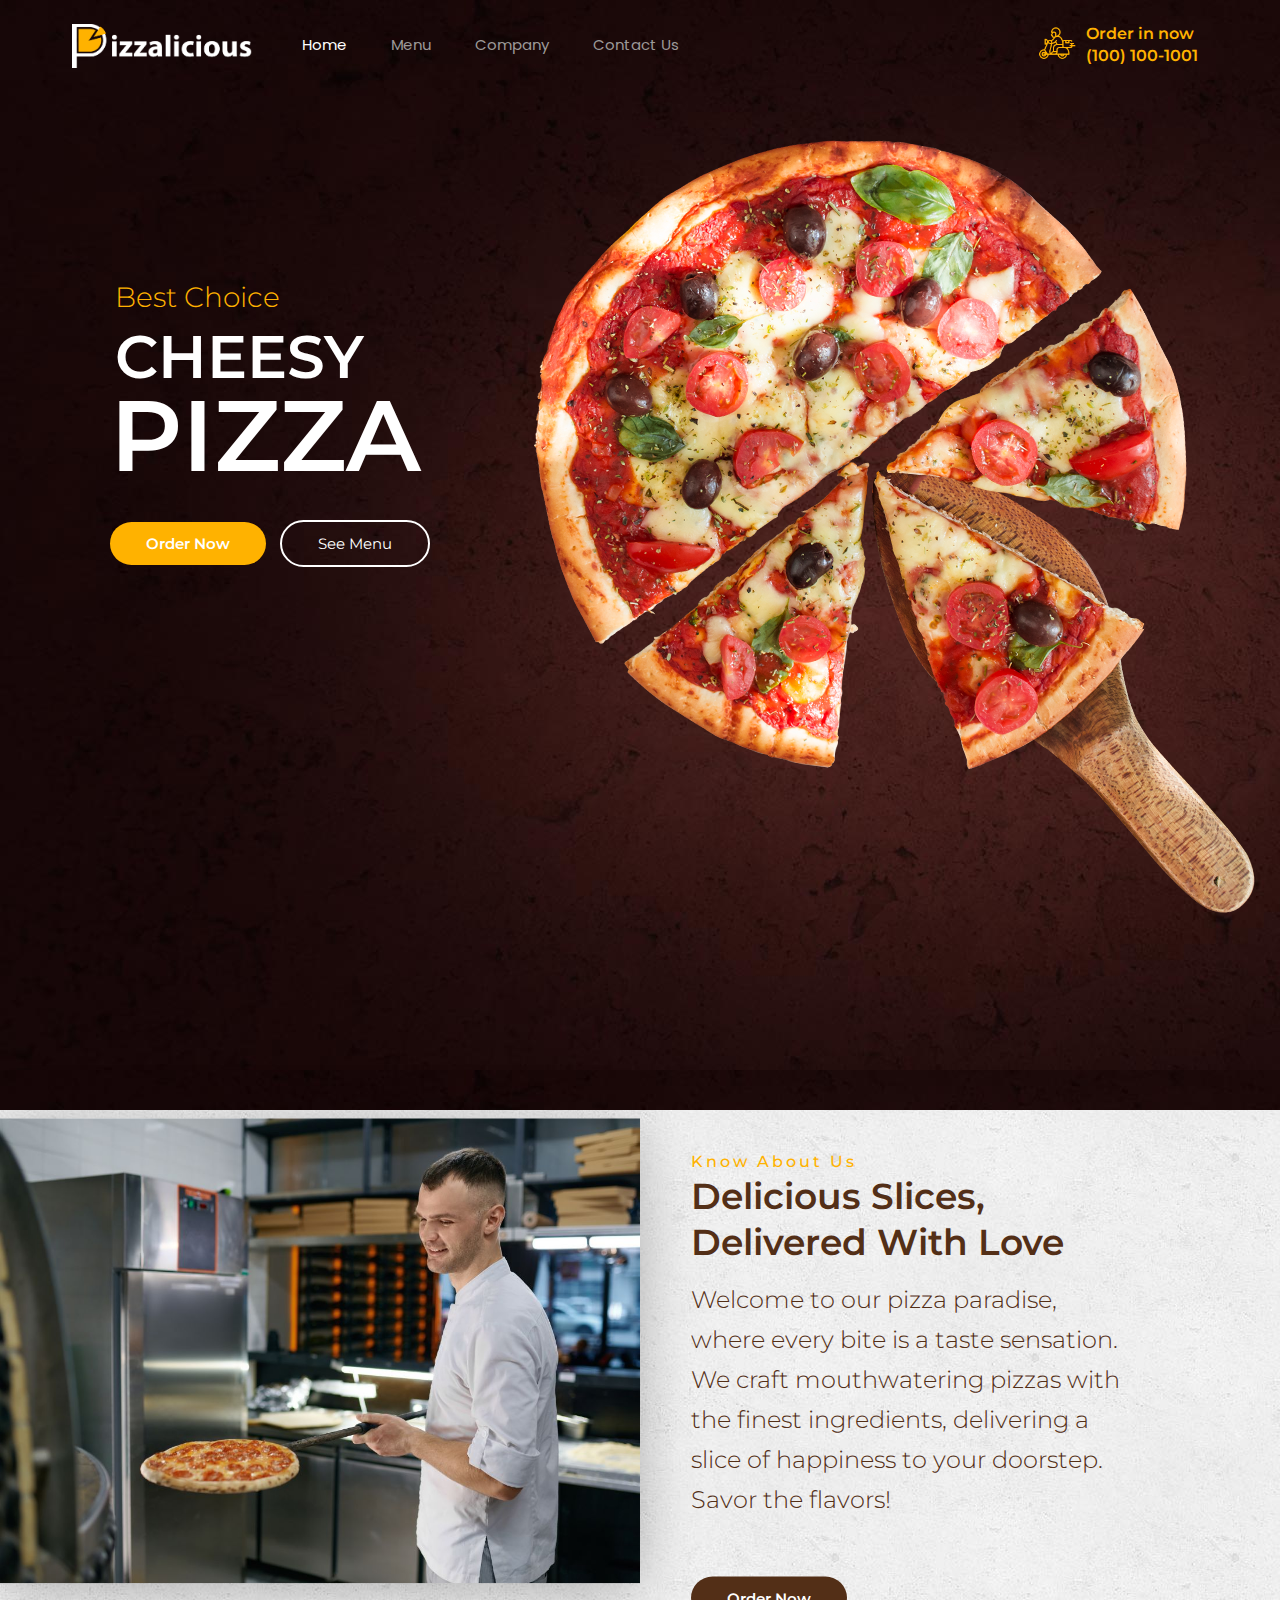
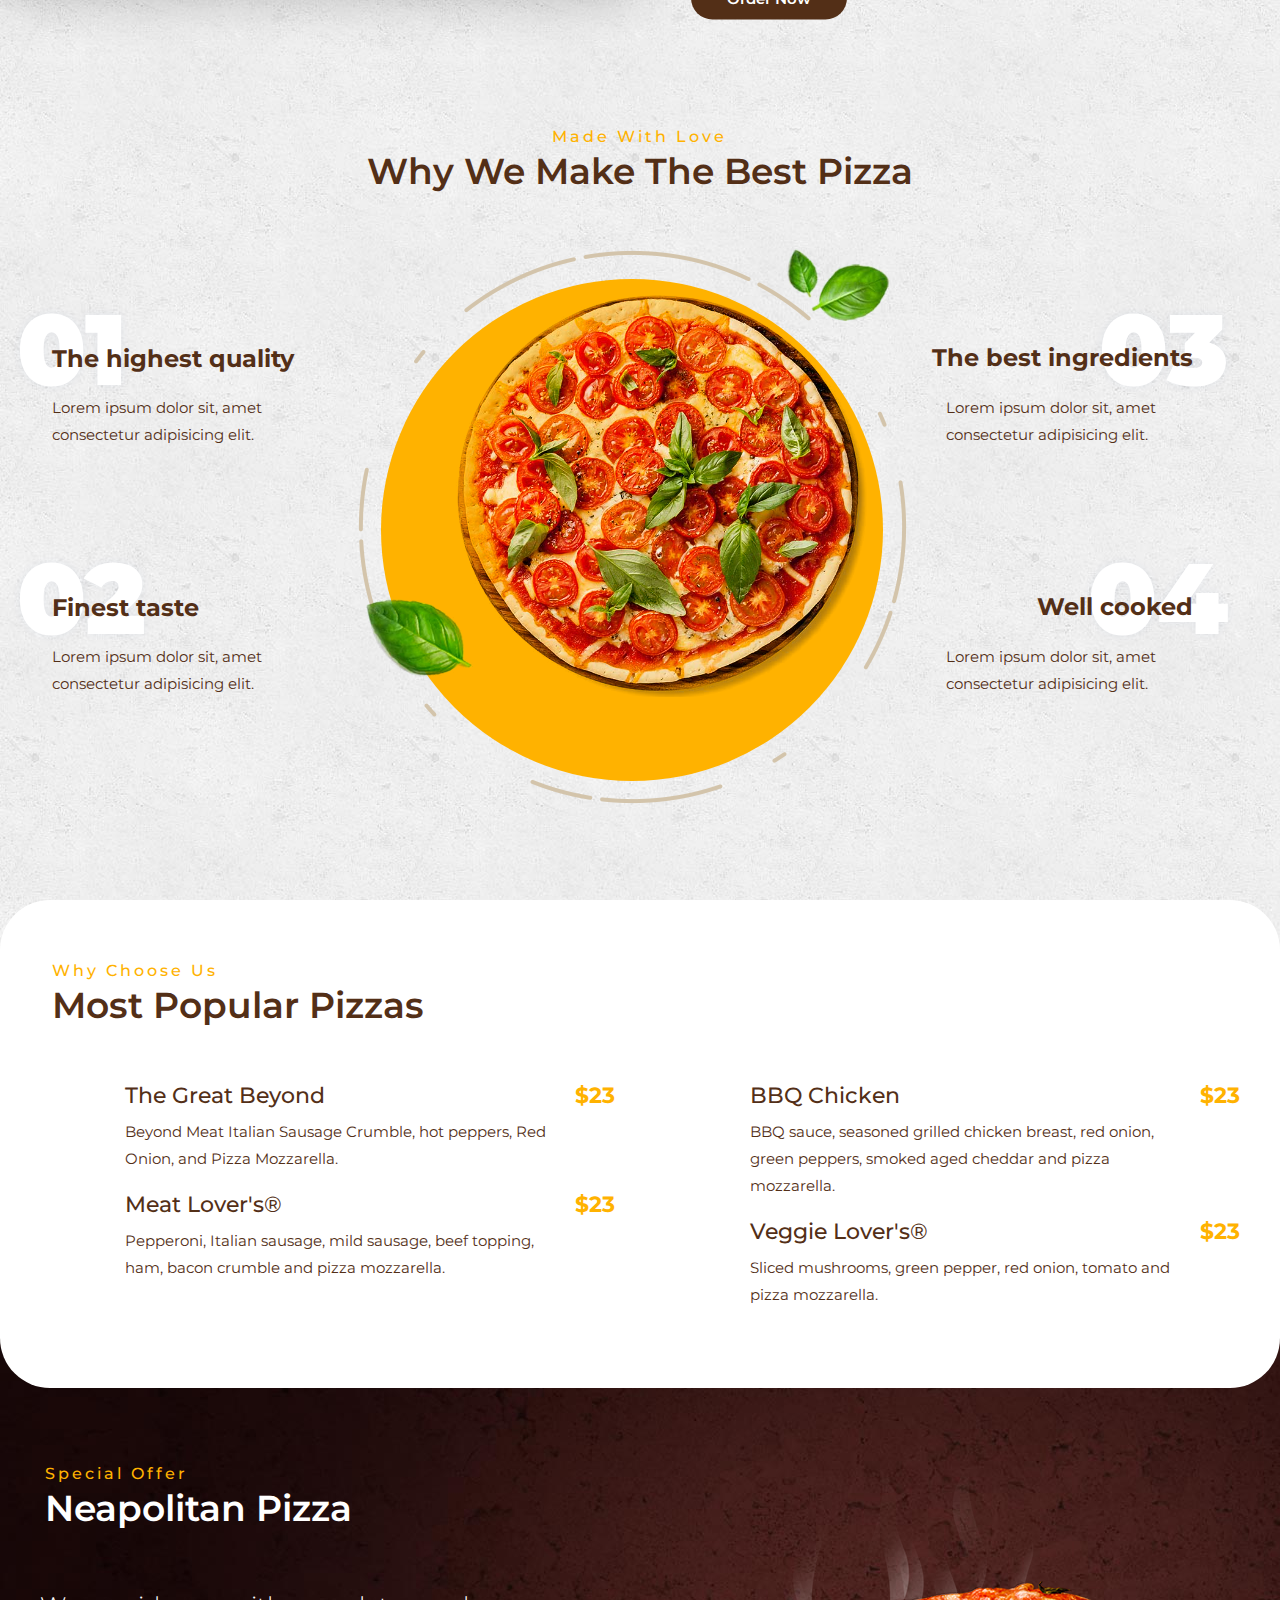
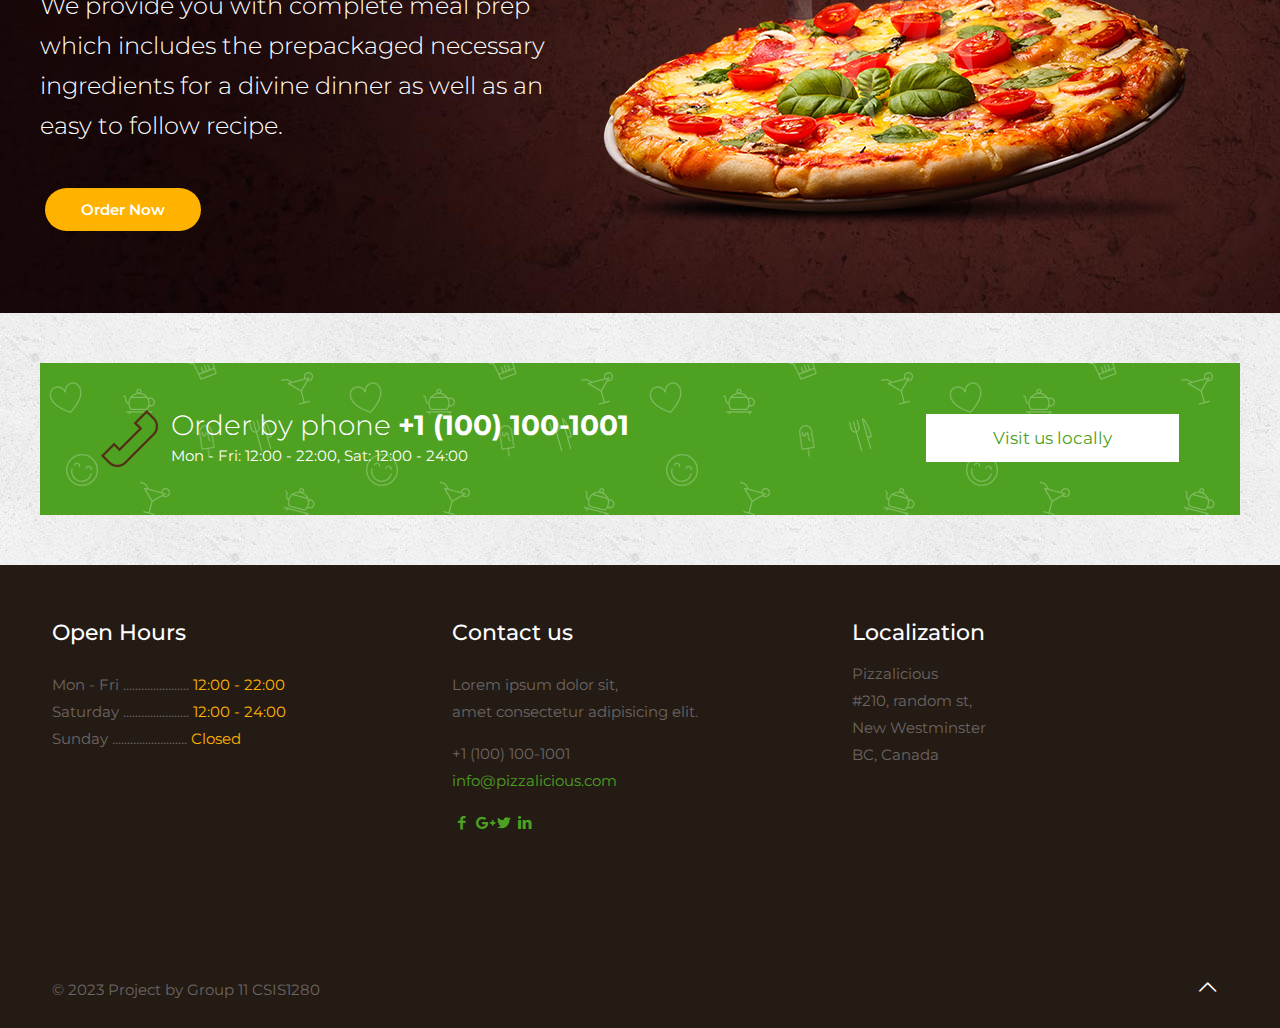
==== commit d48cb64c: "fav" ====
--- a/index.html
+++ b/index.html
@@ -19,7 +19,7 @@
     <meta name="viewport" content="width=device-width, initial-scale=1, maximum-scale=1">
 
     <!-- Favicons -->
-    <link rel="shortcut icon" href="content/burger2/images/favicon.ico">
+    <link rel="shortcut icon" href="content/burger2/images/favi.png">
 
     <!-- FONTS -->
     <link rel='stylesheet' href='http://fonts.googleapis.com/css?family=Roboto:100,300,400,400italic,700'>
--- a/content/burger2/css/custom.css
+++ b/content/burger2/css/custom.css
@@ -405,6 +405,11 @@
     overflow: hidden;
 }
 
+.menu-item-image img {
+    height: 100%!important;
+    object-fit: cover;
+}
+
 .menu-item .menu-item-content {
     flex: 1;
 }
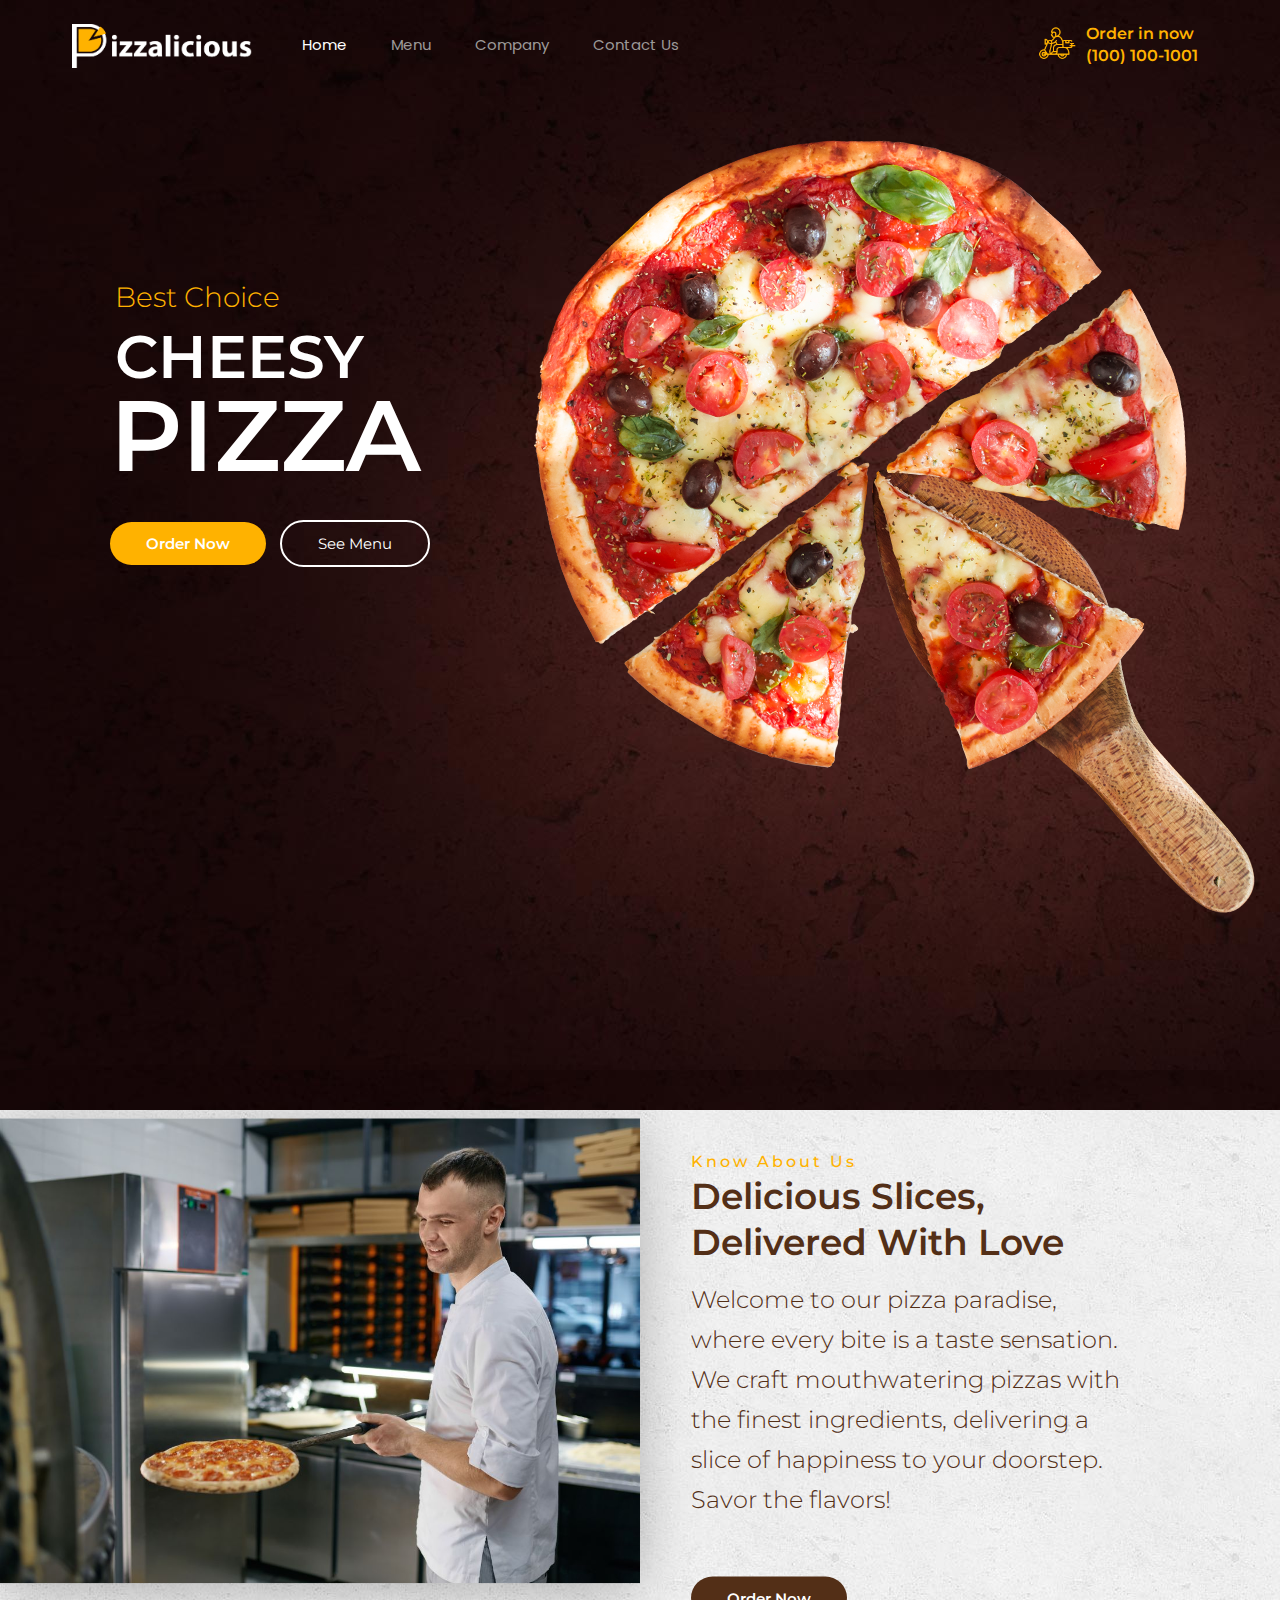
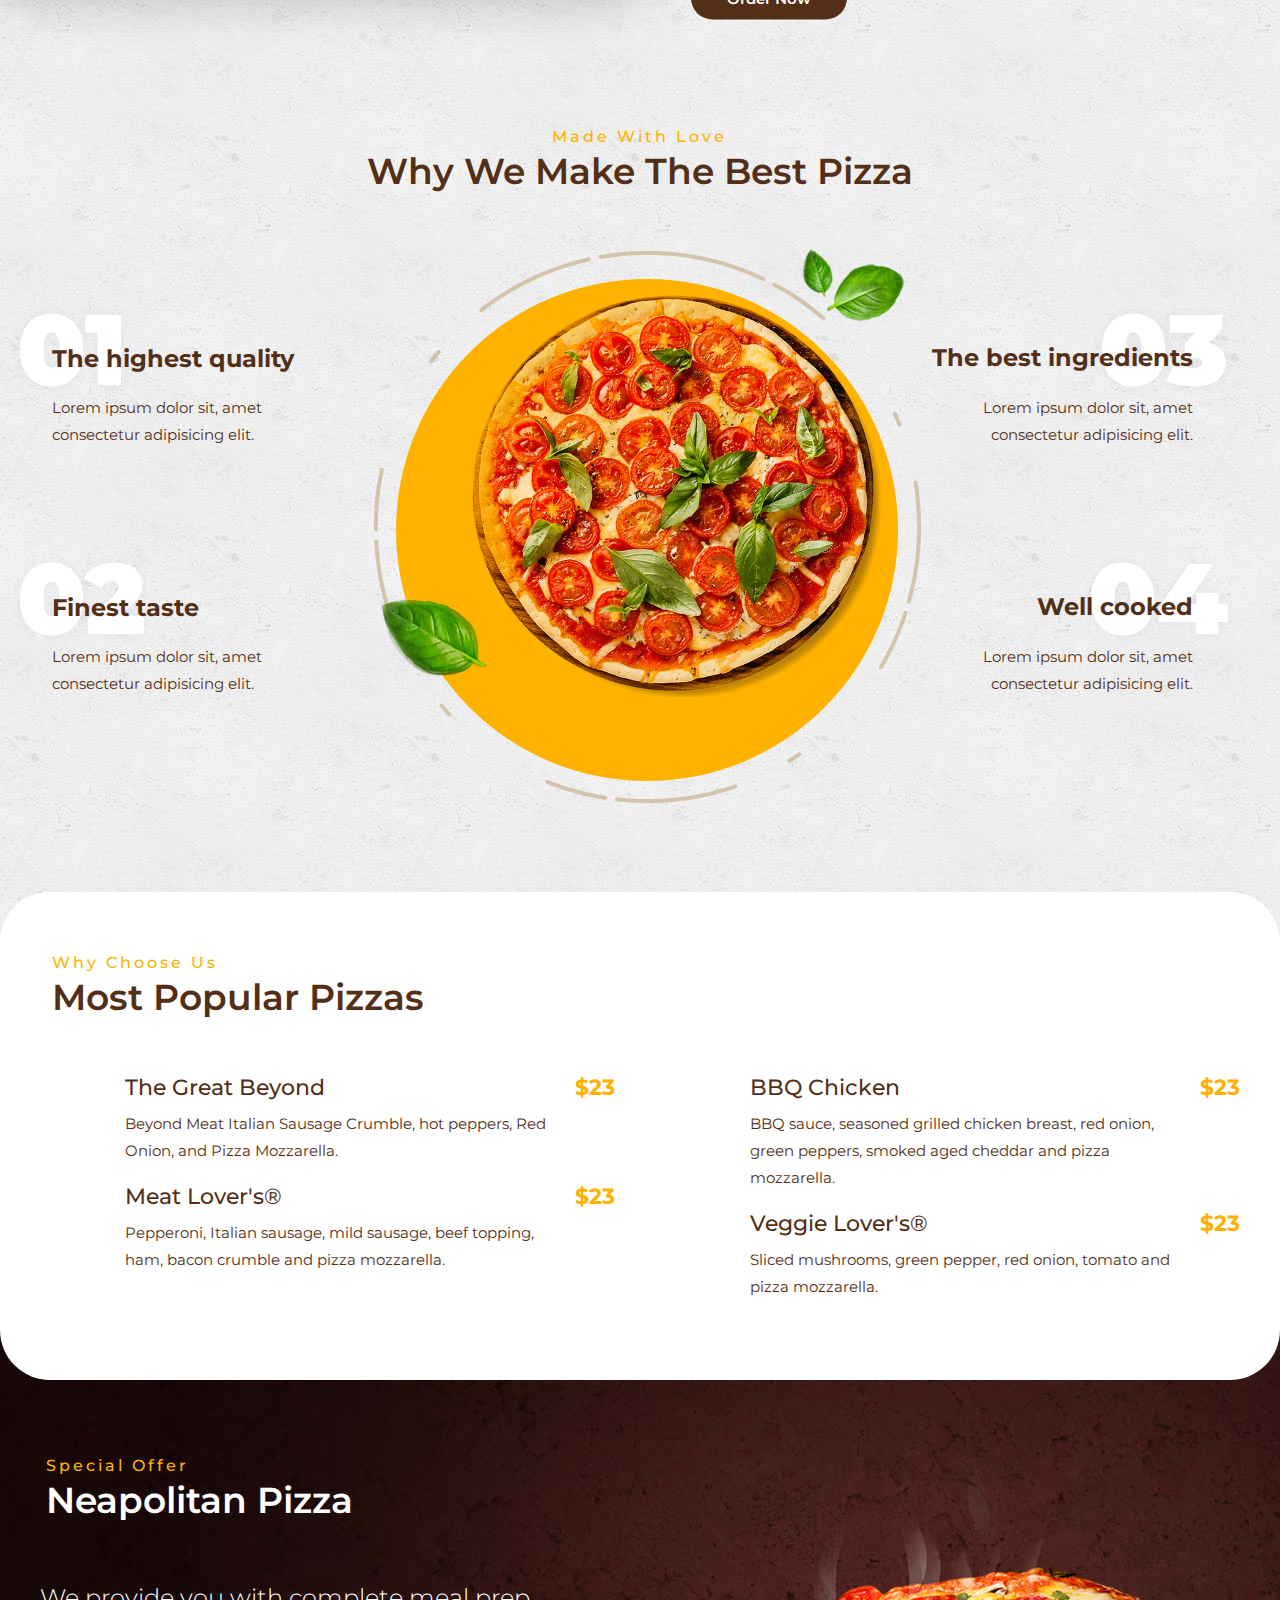
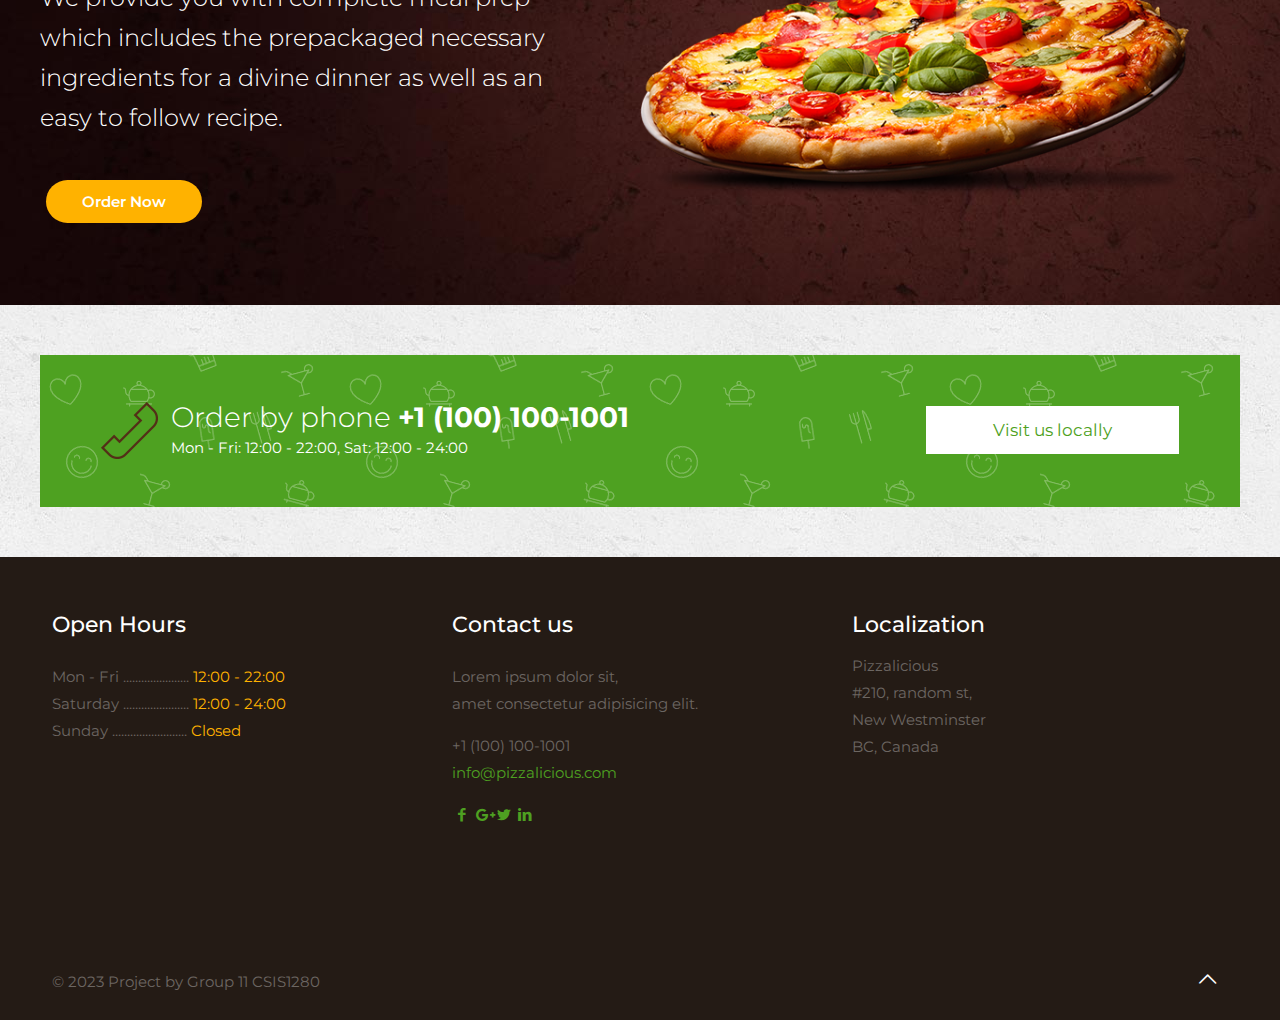
==== commit 70a0dd2f: "responsive fixes" ====
--- a/index.html
+++ b/index.html
@@ -248,7 +248,7 @@
                                         </div>
                                         
                                     </div>
-                                    <div class="column custom-one-second">
+                                    <div class="column custom-one-second best-section-image">
                                         <div class="bs-circle-box">
                                         </div>
                                         
--- a/content/burger2/css/custom.css
+++ b/content/burger2/css/custom.css
@@ -277,6 +277,8 @@
 
 .custom-one-fourth.right-side .custom-best-section {
     flex-direction: row-reverse;
+    margin-right: -35px;
+    position: relative;
 }
 
 .best-section-icon {
@@ -319,6 +321,11 @@
 
 .best-section-contents-inner-wrap {
     margin-top: -5px;
+}
+
+.best-section-image {
+    display: flex;
+    justify-content: center;
 }
 
 .bs-circle-box {
@@ -359,9 +366,20 @@
     margin-top: 50px;
 }
 
+.right-side .custom-bs-wrapper {
+    padding-right: 35px;
+    text-align: right;
+}
+
 @media only screen and (min-width: 1240px) {
     .section_wrapper {
         max-width: 1200px;
+    }
+}
+
+@media (max-width: 1239px) {
+    .custom-fullheight {
+        flex-direction: column;
     }
 }
 
@@ -427,6 +445,7 @@
     padding-top: 75px;
     display: flex;
     column-gap: 50px;
+    flex-wrap: wrap;
 }
 
 .offer-section h2, .offer-section p {
@@ -538,6 +557,12 @@
     width: 100%;
     
 
+}
+
+@media only screen and (min-width: 768px) {
+    .offer-img {
+        flex: 1;
+    }
 }
 
 
@@ -662,4 +687,23 @@
 
 .om_image {
     object-fit: cover;
+}
+
+/*contact*/
+#order-items {
+    display: none;
+    flex-direction: column;
+}
+
+.order-item {
+    display: flex;
+    justify-content: space-between;
+}
+
+.order-item label {
+    flex: 1;
+}
+
+.order-item select {
+    width: auto!important;
 }